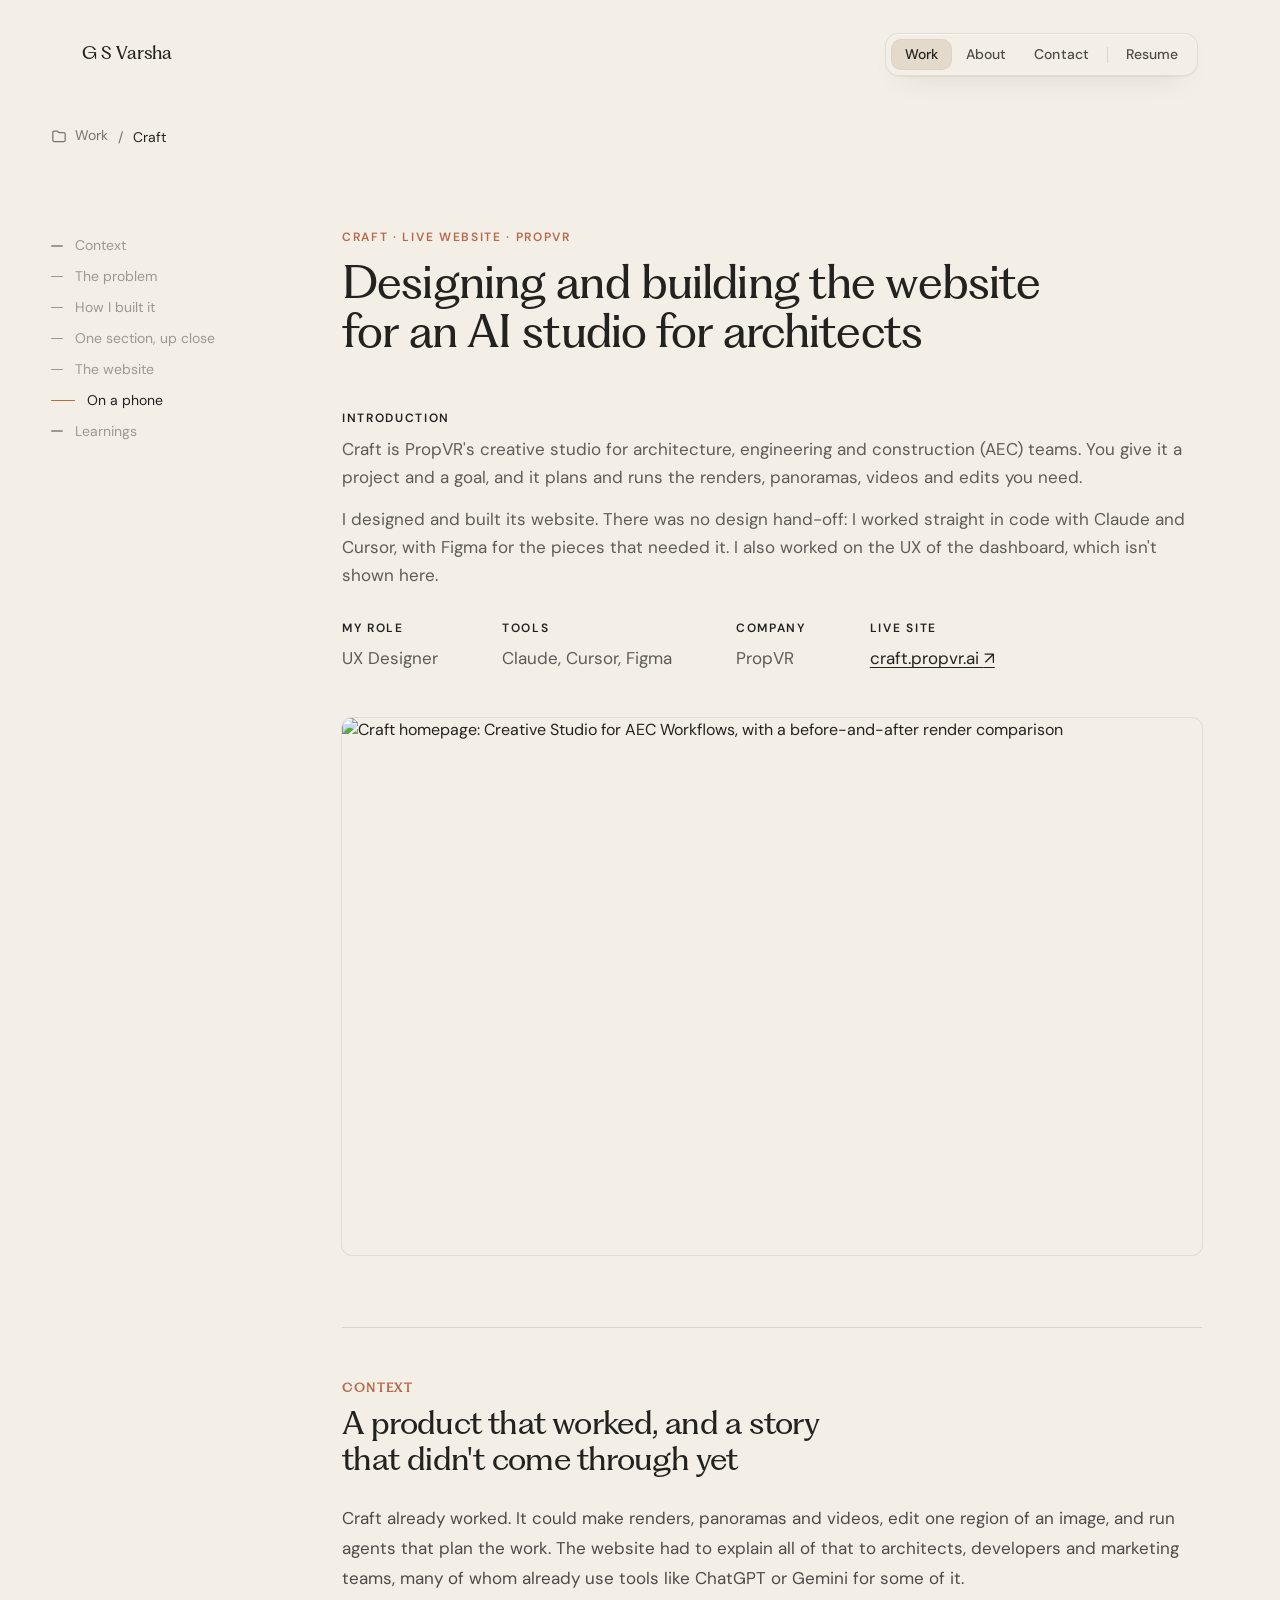
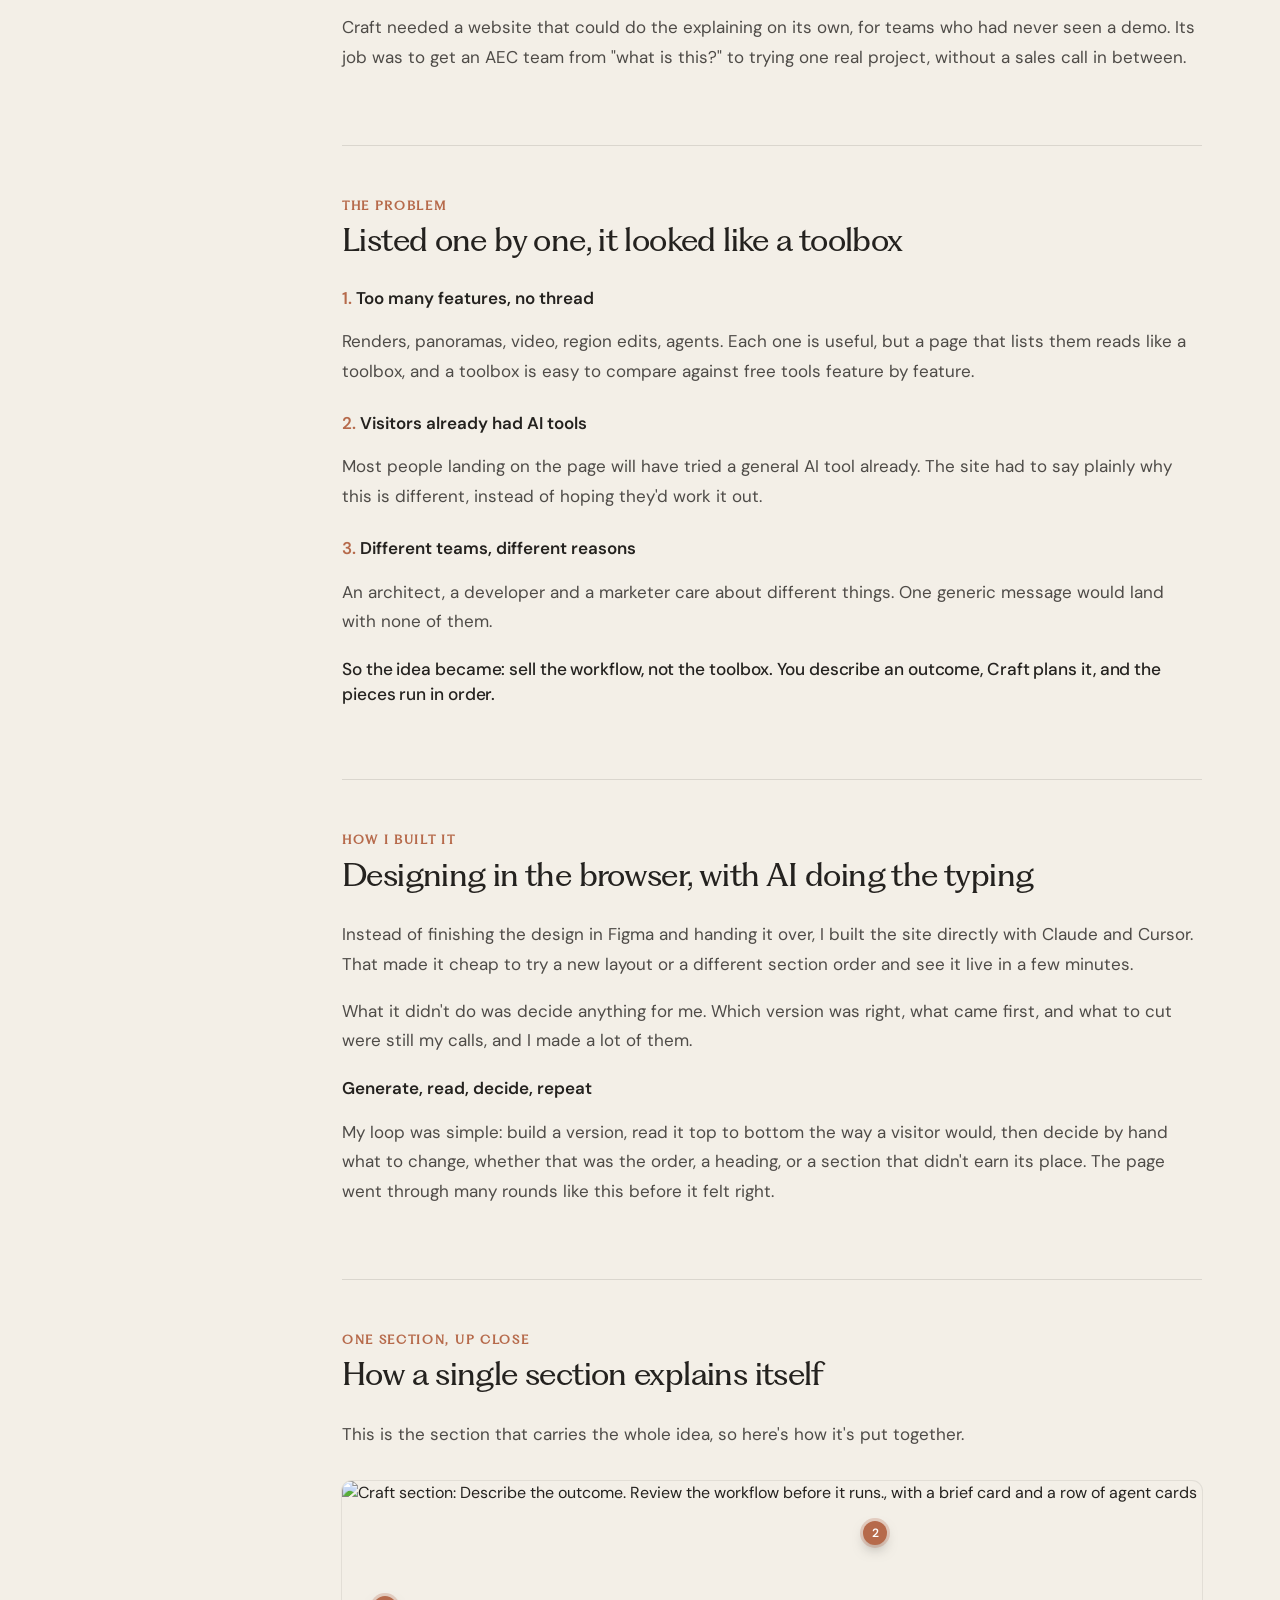
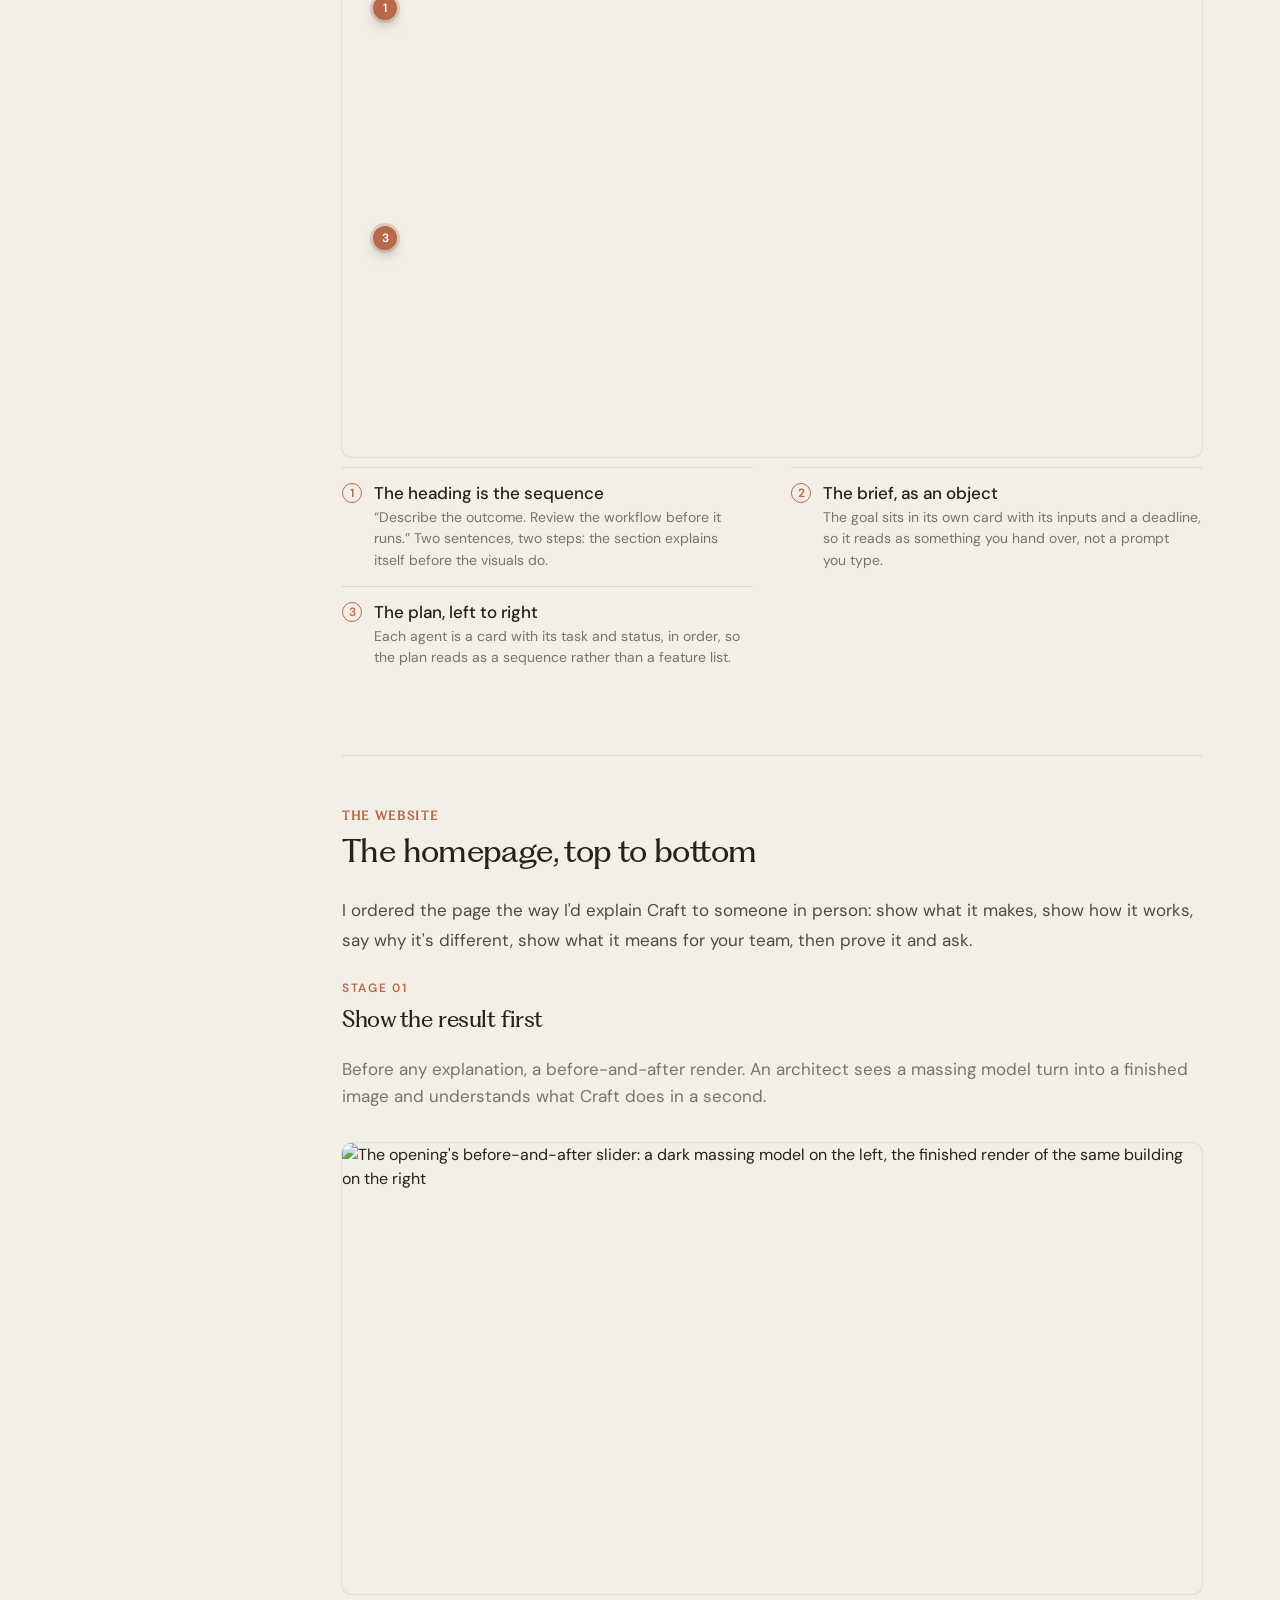
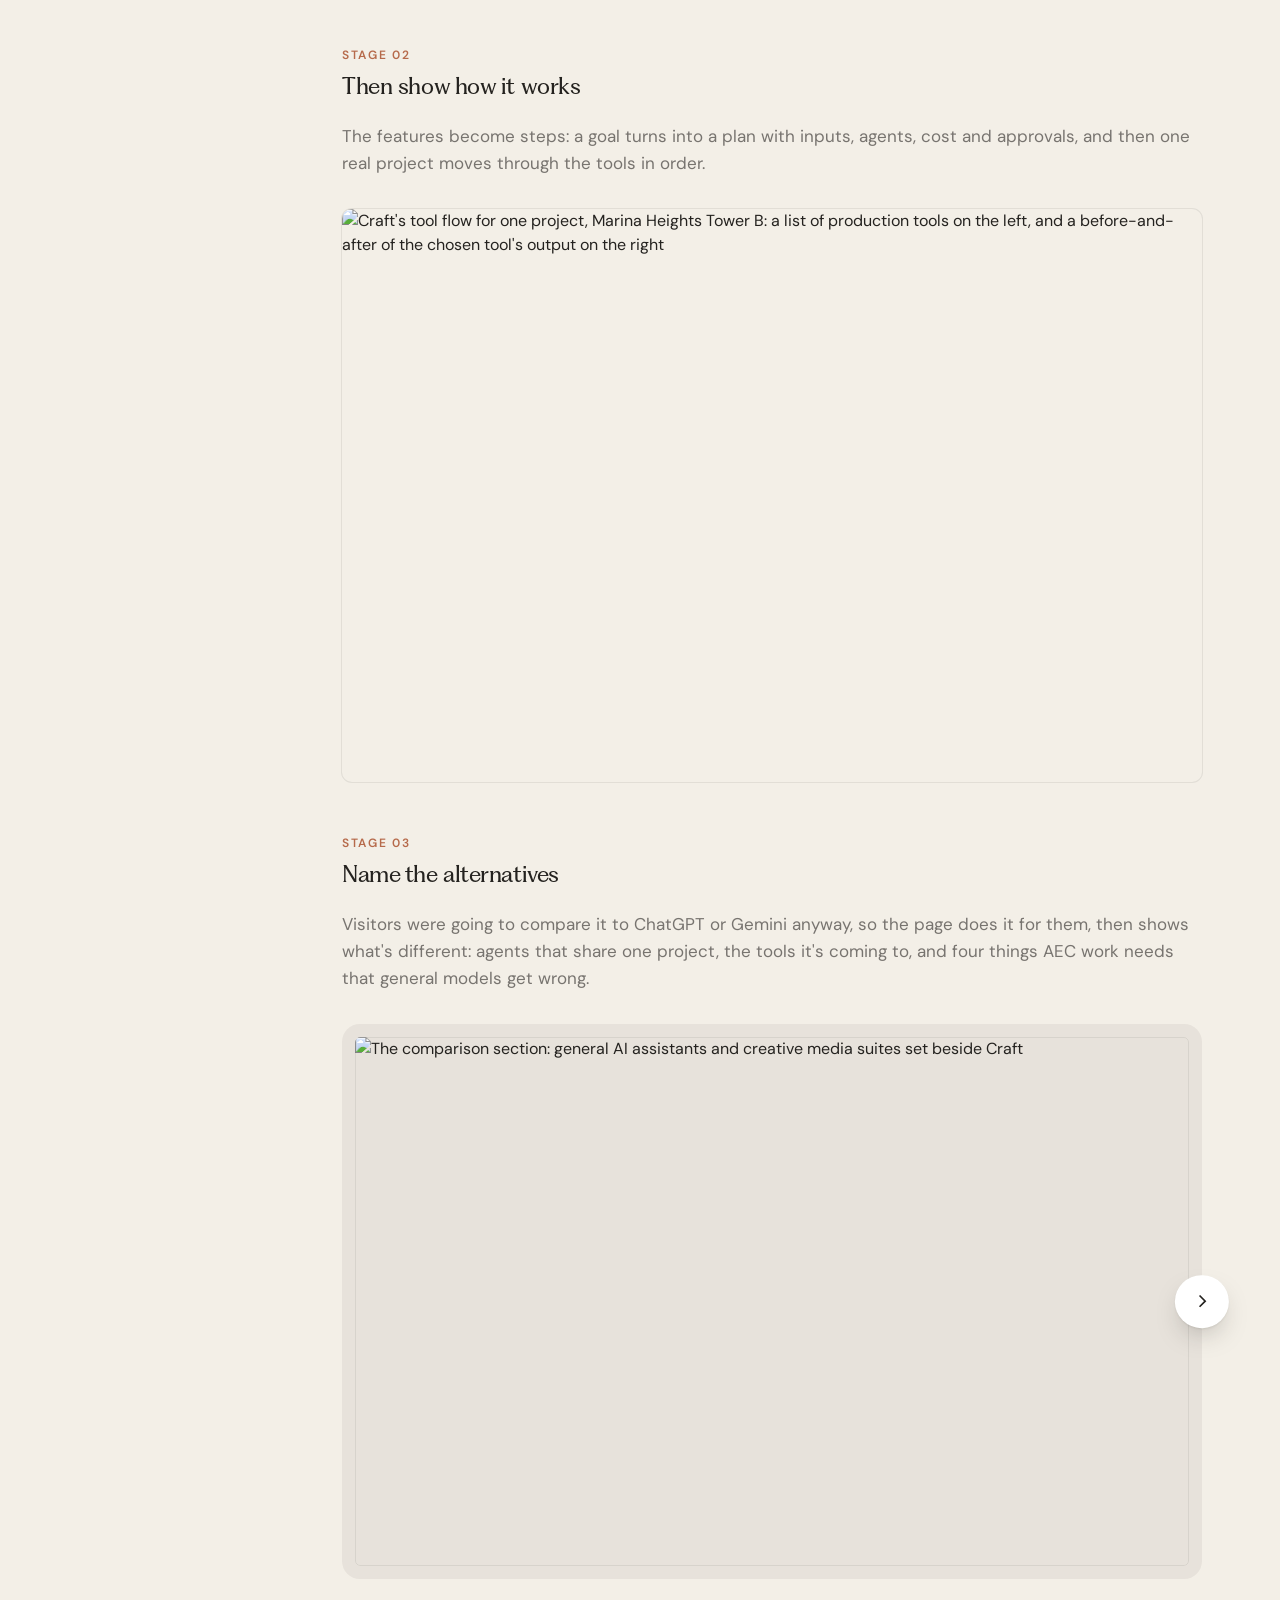
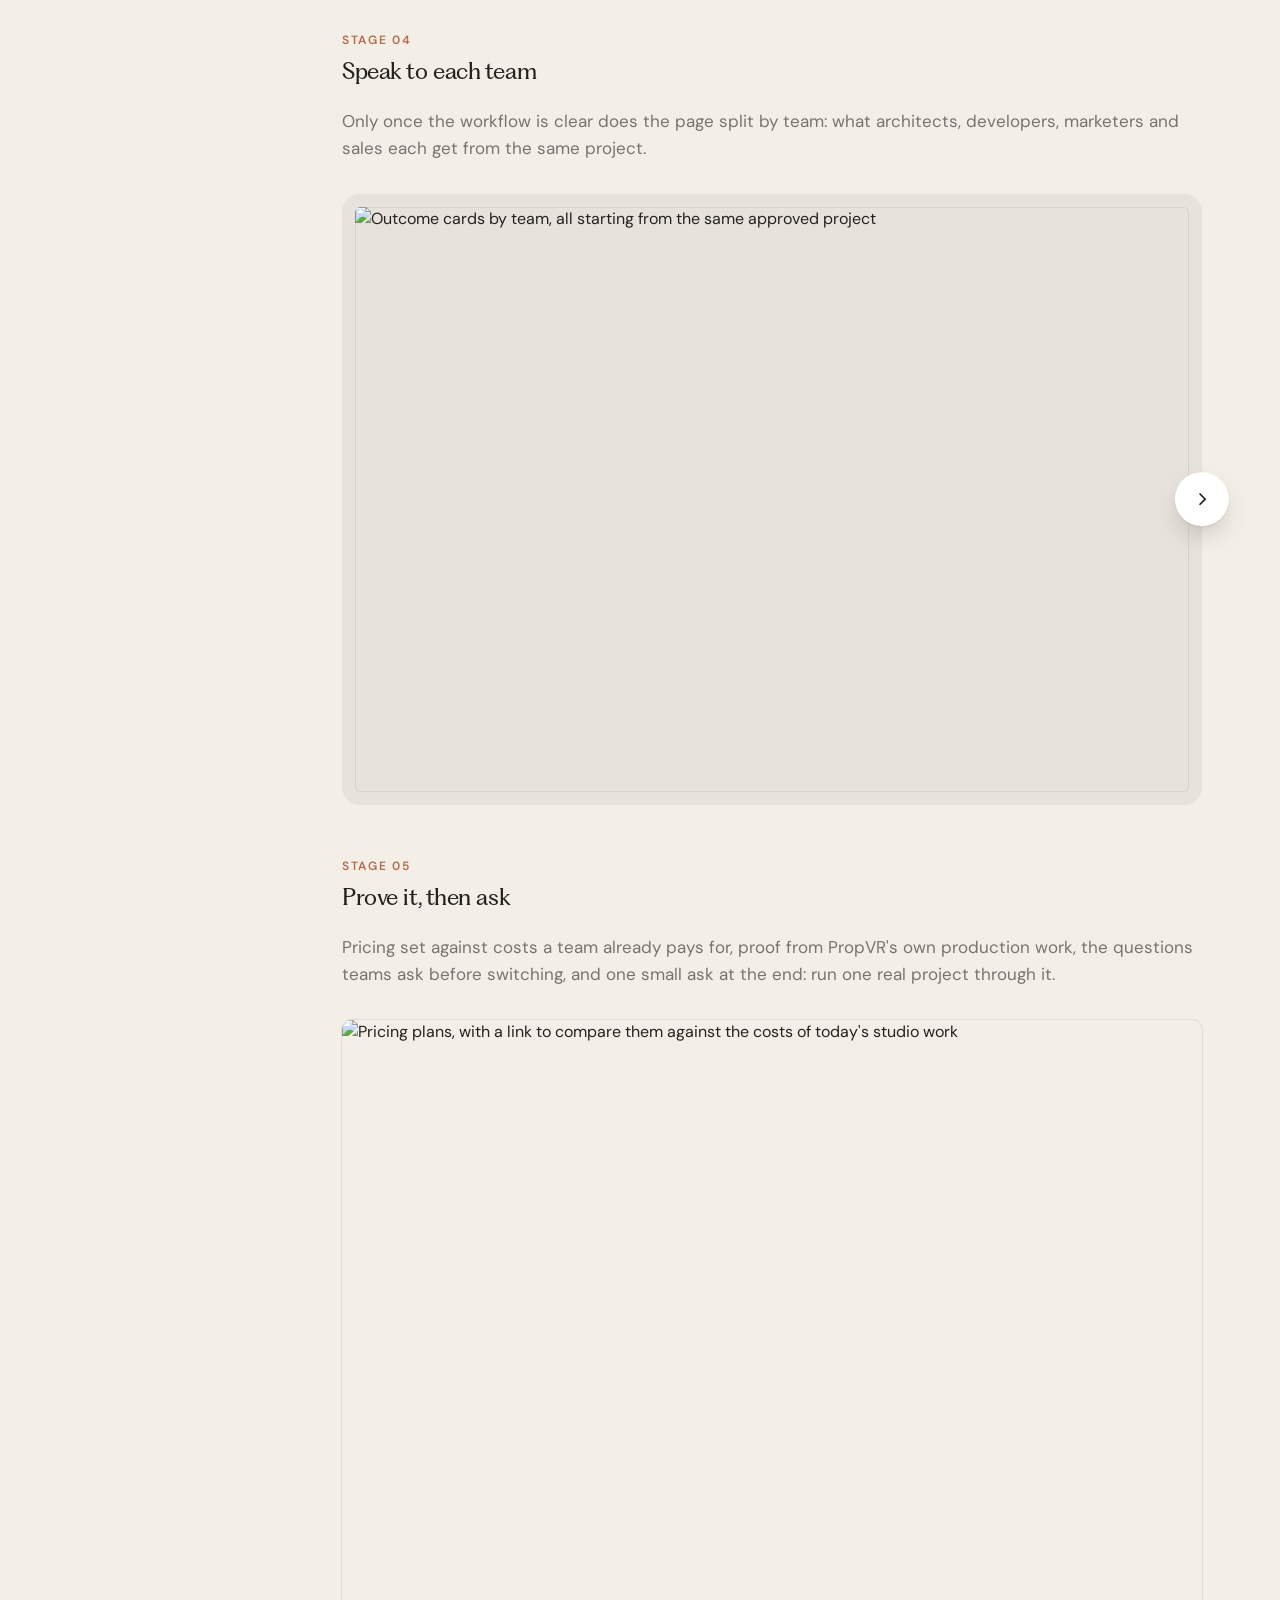
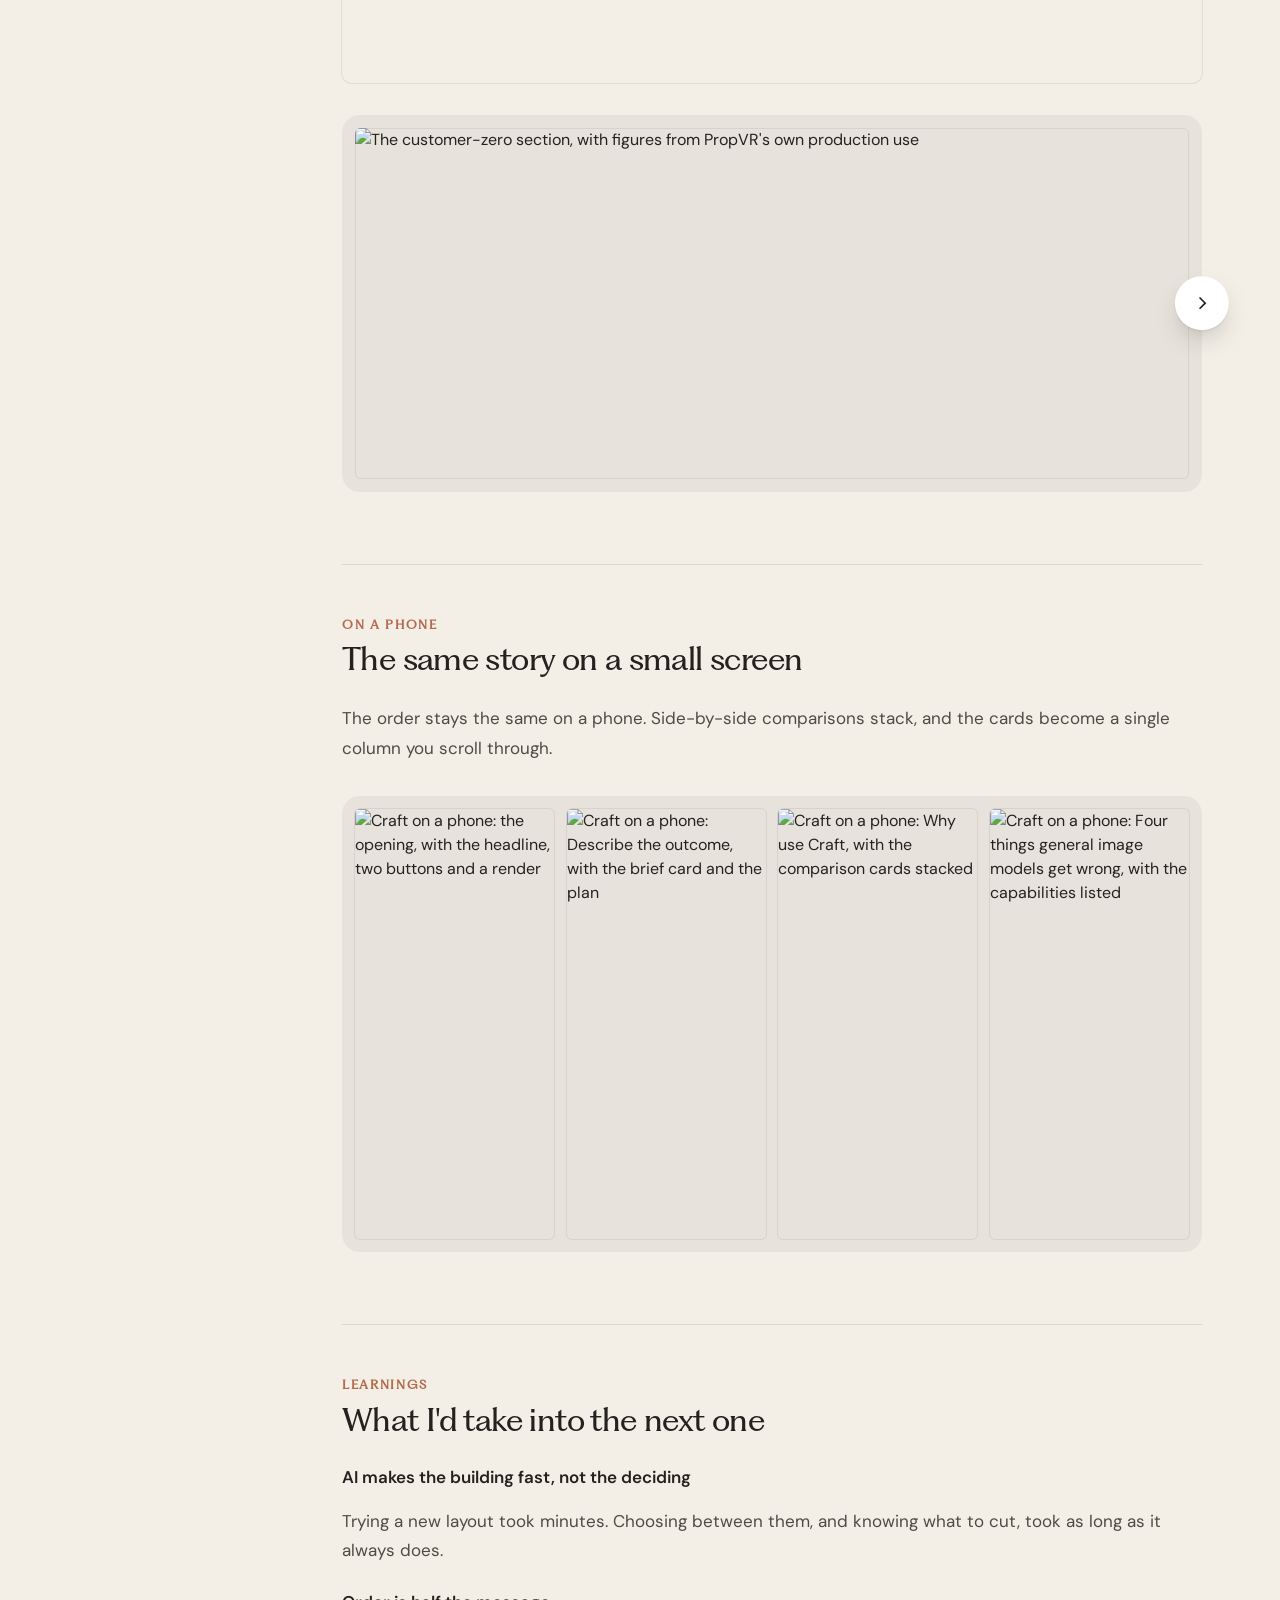
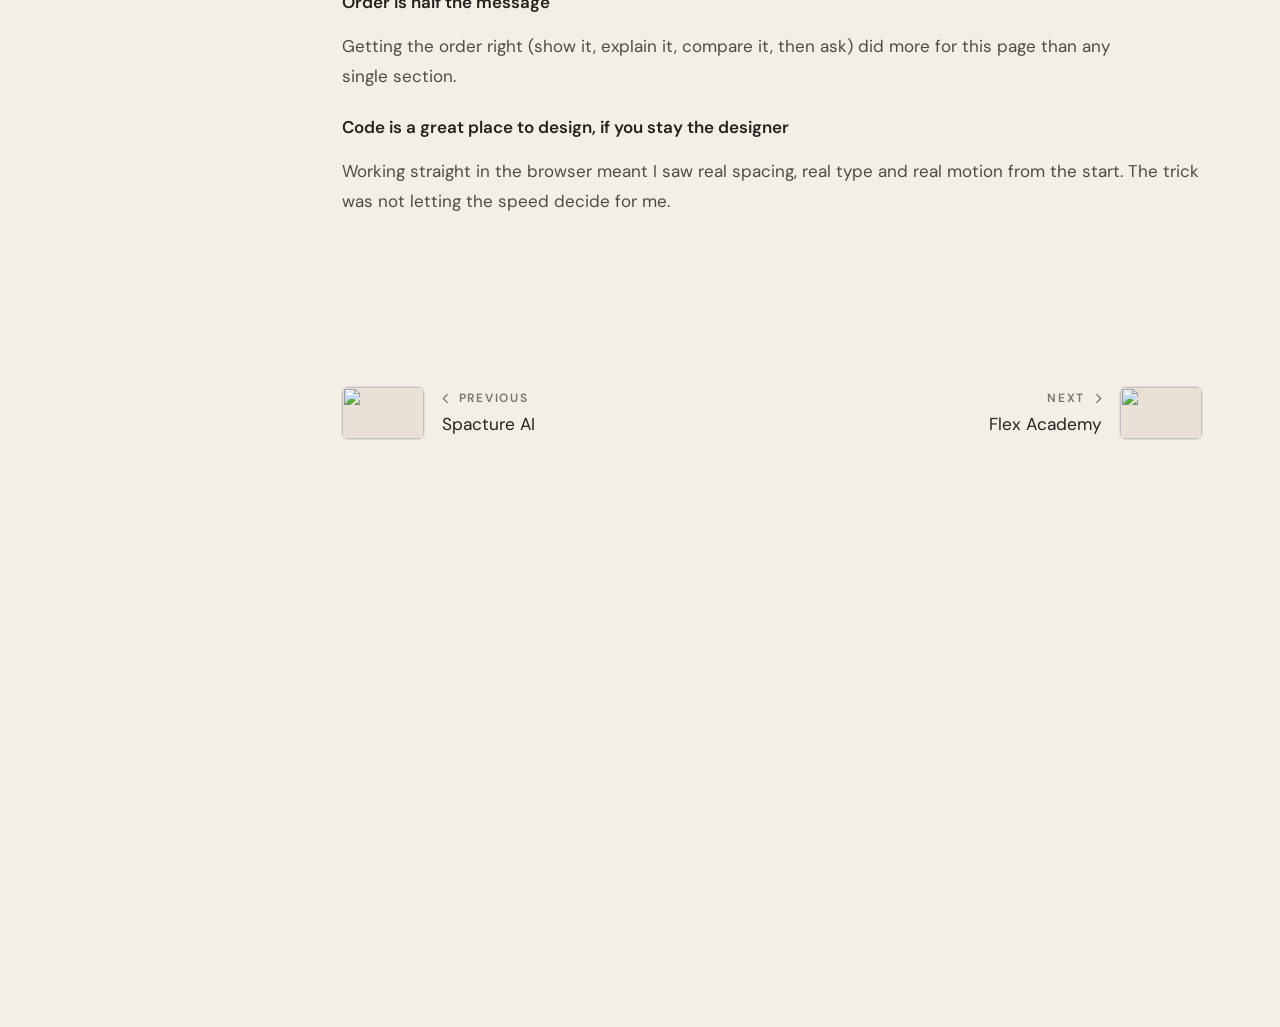
==== work/craft.html @ 9c3079d3 "Add files via upload" ====
<!doctype html>
<html lang="en">
<head>
  <meta charset="utf-8">
  <meta name="viewport" content="width=device-width, initial-scale=1, viewport-fit=cover">
  <title>Craft — G S Varsha</title>
  <meta name="description" content="Craft: Giving a working idea a more considered web experience.">
  <meta name="theme-color" content="#F3EFE7">
  <link rel="icon" href="data:image/svg+xml,%3Csvg xmlns='http://www.w3.org/2000/svg' viewBox='0 0 16 16'%3E%3Crect width='16' height='16' rx='3' fill='%23F3EFE7'/%3E%3Ccircle cx='8' cy='8' r='3.2' fill='%23B66A4B'/%3E%3C/svg%3E">
  <link rel="preload" href="../fonts/PPFragment-GlareRegular.otf" as="font" type="font/otf" crossorigin>
  <link rel="preconnect" href="https://fonts.googleapis.com">
  <link rel="preconnect" href="https://fonts.gstatic.com" crossorigin>
  <link rel="stylesheet" href="https://fonts.googleapis.com/css2?family=DM+Sans:opsz,wght@9..40,400;9..40,500;9..40,600&amp;display=swap">
  <link rel="stylesheet" href="../css/base.css">
  <link rel="stylesheet" href="../css/projects.css">
  <link rel="stylesheet" href="../css/case.css">
  <link rel="stylesheet" href="../css/outro.css">
  <link rel="stylesheet" href="../css/rally.css">
  <link rel="stylesheet" href="../css/cursor.css">
  <script defer blocking="render" src="../js/nav.js"></script>
  <script defer src="../js/case.js"></script>
  <script defer src="../js/outro.js"></script>
  <script defer src="../js/rally-core.js"></script>
  <script defer src="../js/rally.js"></script>
  <script defer src="../js/footer.bundle.js"></script>
  <script defer src="../js/cursor.js"></script>
  <script type="speculationrules">{"prefetch":[{"where":{"selector_matches":"a[href*='work/'], a[href*='index.html']"},"eagerness":"moderate"}]}</script>
  <link rel="preload" as="image" href="../assets/work/craft/sections/00-cover.webp">
</head>
<!-- Generated by tools/make-cases.py: edit the project there, not here.
     Placeholders for assets still to come are marked "ADD:". -->
<body class="case" id="top">
  <a class="skip" href="#main">Skip to content</a>

  <div class="dock__blur" aria-hidden="true" data-dock-blur><i></i><i></i><i></i><i></i><i></i><i></i></div>
  <header class="dock" data-dock>
    <a class="dock__name" href="../index.html">G S Varsha</a>
    <div class="dock__end">
      <div class="dock__pill">
        <a class="dock__cta" href="../assets/G-S-Varsha-Resume.pdf" target="_blank" rel="noopener" data-resume>Resume</a>
        <span class="dock__sep" aria-hidden="true"></span>
        <button class="dock__burger" type="button" aria-expanded="false" aria-controls="dock-menu" data-burger>
          <span class="dock__burger-word" aria-hidden="true"><span>Menu</span><span>Close</span></span>
          <span class="dock__bars" aria-hidden="true"><i></i><i></i></span>
          <span class="visually-hidden">Menu</span>
        </button>
      </div>
    </div>
    <nav class="dock__nav" id="dock-menu" aria-label="Primary">
      <span class="dock__slab" aria-hidden="true" data-slab></span>
      <ul class="dock__list">
        <li><a class="dock__link" href="../index.html#work" aria-current="true">Work</a></li>
        <li><a class="dock__link" href="../index.html#about">About</a></li>
        <li><a class="dock__link" href="#contact">Contact</a></li>
        <li class="dock__rule" aria-hidden="true"></li>
        <li><a class="dock__link dock__link--resume" href="../assets/G-S-Varsha-Resume.pdf" target="_blank" rel="noopener" data-resume>Resume</a></li>
      </ul>
      <p class="dock__extra">
        <a href="mailto:gsvarsha11@gmail.com">Email</a>
        <a href="https://www.linkedin.com/in/gsvarsha/" target="_blank" rel="noopener">LinkedIn</a>
      </p>
    </nav>
  </header>

  <main id="main">
    <article class="wrap cs-article">
      <nav class="crumbs" aria-label="Breadcrumb">
        <ol><li><a href="../index.html#work"><svg viewBox="0 0 16 16" fill="none" stroke="currentColor" stroke-width="1.25" stroke-linejoin="round" aria-hidden="true"><path d="M1.8 4.2c0-.7.5-1.2 1.2-1.2h3.3l1.5 1.7H13c.7 0 1.2.5 1.2 1.2v6.4c0 .7-.5 1.2-1.2 1.2H3c-.7 0-1.2-.5-1.2-1.2z"/></svg>Work</a></li><li aria-current="page">Craft</li></ol>
      </nav>
      <div class="cs-body">
      <nav class="toc" aria-label="Craft case study contents" data-toc>
        <p class="tag toc__title">Contents</p>
        <ol><li><a href="#context">Context</a></li><li><a href="#problem">The problem</a></li><li><a href="#process">How I built it</a></li><li><a href="#reading">One section, up close</a></li><li><a href="#website">The website</a></li><li><a href="#phone">On a phone</a></li><li><a href="#learnings">Learnings</a></li></ol>
      </nav>
      <div class="cs-story">
      <header class="cs-head" data-reveal>
        <p class="tag cs-head__eyebrow">Craft <span aria-hidden="true">·</span> Live website · PropVR</p>
        <h1>Designing and building the website for an AI studio for architects</h1>
        <!-- Intro and facts: set them in this project's "intro" and "facts" in
             tools/make-cases.py; a value of None shows "To add".
             Prototype or Figma link: set "figma" there. -->
        <dl class="cs-intro"><div class="cs-intro__wide"><dt class="tag">Introduction</dt><dd><p>Craft is PropVR&#x27;s creative studio for architecture, engineering and construction (AEC) teams. You give it a project and a goal, and it plans and runs the renders, panoramas, videos and edits you need.</p><p>I designed and built its website. There was no design hand-off: I worked straight in code with Claude and Cursor, with Figma for the pieces that needed it. I also worked on the UX of the dashboard, which isn&#x27;t shown here.</p></dd></div><div><dt class="tag">My role</dt><dd>UX Designer</dd></div><div><dt class="tag">Tools</dt><dd>Claude, Cursor, Figma</dd></div><div><dt class="tag">Company</dt><dd>PropVR</dd></div><div><dt class="tag">Live site</dt><dd><a href="https://craft.propvr.ai/" target="_blank" rel="noopener">craft.propvr.ai <span aria-hidden="true">↗</span><span class="visually-hidden"> (opens in a new tab)</span></a></dd></div></dl>
        
      </header>
      <figure class="plate cs-cover" data-reveal>
          <div class="plate__mat"><img class="plate__img" src="../assets/work/craft/sections/00-cover.webp" alt="Craft homepage: Creative Studio for AEC Workflows, with a before-and-after render comparison" width="2880" height="1800" fetchpriority="high" decoding="async"></div>

        </figure>

      <section class="cs-sec" id="context" aria-labelledby="context-h">
        <h2 class="sec-head" id="context-h" data-reveal><span class="tag sec-head__label">Context</span> <span class="sec-head__title">A product that worked, and a story that didn&#x27;t come through yet</span></h2>
        <div class="prose" data-reveal><p>Craft already worked. It could make renders, panoramas and videos, edit one region of an image, and run agents that plan the work. The website had to explain all of that to architects, developers and marketing teams, many of whom already use tools like ChatGPT or Gemini for some of it.</p></div>
        <div class="prose" data-reveal><p>Craft needed a website that could do the explaining on its own, for teams who had never seen a demo. Its job was to get an AEC team from &quot;what is this?&quot; to trying one real project, without a sales call in between.</p></div>
      </section>
      <section class="cs-sec" id="problem" aria-labelledby="problem-h">
        <h2 class="sec-head" id="problem-h" data-reveal><span class="tag sec-head__label">The problem</span> <span class="sec-head__title">Listed one by one, it looked like a toolbox</span></h2>
        <div class="point" data-reveal><h3><span class="point__n">1.</span> Too many features, no thread</h3><p>Renders, panoramas, video, region edits, agents. Each one is useful, but a page that lists them reads like a toolbox, and a toolbox is easy to compare against free tools feature by feature.</p></div>
        <div class="point" data-reveal><h3><span class="point__n">2.</span> Visitors already had AI tools</h3><p>Most people landing on the page will have tried a general AI tool already. The site had to say plainly why this is different, instead of hoping they&#x27;d work it out.</p></div>
        <div class="point" data-reveal><h3><span class="point__n">3.</span> Different teams, different reasons</h3><p>An architect, a developer and a marketer care about different things. One generic message would land with none of them.</p></div>
        <p class="pull" data-reveal>So the idea became: sell the workflow, not the toolbox. You describe an outcome, Craft plans it, and the pieces run in order.</p>
      </section>
      <section class="cs-sec" id="process" aria-labelledby="process-h">
        <h2 class="sec-head" id="process-h" data-reveal><span class="tag sec-head__label">How I built it</span> <span class="sec-head__title">Designing in the browser, with AI doing the typing</span></h2>
        <div class="prose" data-reveal><p>Instead of finishing the design in Figma and handing it over, I built the site directly with Claude and Cursor. That made it cheap to try a new layout or a different section order and see it live in a few minutes.</p><p>What it didn&#x27;t do was decide anything for me. Which version was right, what came first, and what to cut were still my calls, and I made a lot of them.</p></div>
        <div class="point" data-reveal><h3>Generate, read, decide, repeat</h3><p>My loop was simple: build a version, read it top to bottom the way a visitor would, then decide by hand what to change, whether that was the order, a heading, or a section that didn&#x27;t earn its place. The page went through many rounds like this before it felt right.</p></div>
      </section>
      <section class="cs-sec" id="reading" aria-labelledby="reading-h">
        <h2 class="sec-head" id="reading-h" data-reveal><span class="tag sec-head__label">One section, up close</span> <span class="sec-head__title">How a single section explains itself</span></h2>
        <div class="prose" data-reveal><p>This is the section that carries the whole idea, so here&#x27;s how it&#x27;s put together.</p></div>
        <figure class="plate annot" data-reveal>
          <div class="plate__mat"><div class="annot__pic"><img class="plate__img" src="../assets/work/craft/sections/02-intent.webp" alt="Craft section: Describe the outcome. Review the workflow before it runs., with a brief card and a row of agent cards" width="2880" height="1926" loading="lazy" decoding="async"><span class="annot__pin" style="--x:5%;--y:22%" aria-hidden="true">1</span><span class="annot__pin" style="--x:62%;--y:9%" aria-hidden="true">2</span><span class="annot__pin" style="--x:5%;--y:62%" aria-hidden="true">3</span></div></div>
          <figcaption><ol><li><div><b>The heading is the sequence</b><p>“Describe the outcome. Review the workflow before it runs.” Two sentences, two steps: the section explains itself before the visuals do.</p></div></li><li><div><b>The brief, as an object</b><p>The goal sits in its own card with its inputs and a deadline, so it reads as something you hand over, not a prompt you type.</p></div></li><li><div><b>The plan, left to right</b><p>Each agent is a card with its task and status, in order, so the plan reads as a sequence rather than a feature list.</p></div></li></ol></figcaption>
        </figure>
      </section>
      <section class="cs-sec" id="website" aria-labelledby="website-h">
        <h2 class="sec-head" id="website-h" data-reveal><span class="tag sec-head__label">The website</span> <span class="sec-head__title">The homepage, top to bottom</span></h2>
        <div class="prose" data-reveal><p>I ordered the page the way I&#x27;d explain Craft to someone in person: show what it makes, show how it works, say why it&#x27;s different, show what it means for your team, then prove it and ask.</p></div>
        <div class="split" style="--n:1" data-reveal><div><span class="tag">Stage 01</span><h3>Show the result first</h3><p>Before any explanation, a before-and-after render. An architect sees a massing model turn into a finished image and understands what Craft does in a second.</p></div></div>
        <figure class="plate" data-reveal>
          <div class="plate__mat"><img class="plate__img" src="../assets/work/craft/sections/01-before-after.webp" alt="The opening&#x27;s before-and-after slider: a dark massing model on the left, the finished render of the same building on the right" width="2880" height="1512" loading="lazy" decoding="async"></div>
          
        </figure>
        <div class="split" style="--n:1" data-reveal><div><span class="tag">Stage 02</span><h3>Then show how it works</h3><p>The features become steps: a goal turns into a plan with inputs, agents, cost and approvals, and then one real project moves through the tools in order.</p></div></div>
        <figure class="plate" data-reveal>
          <div class="plate__mat"><img class="plate__img" src="../assets/work/craft/sections/03-tower-b.webp" alt="Craft&#x27;s tool flow for one project, Marina Heights Tower B: a list of production tools on the left, and a before-and-after of the chosen tool&#x27;s output on the right" width="2880" height="1918" loading="lazy" decoding="async"></div>
          
        </figure>
        <div class="split" style="--n:1" data-reveal><div><span class="tag">Stage 03</span><h3>Name the alternatives</h3><p>Visitors were going to compare it to ChatGPT or Gemini anyway, so the page does it for them, then shows what&#x27;s different: agents that share one project, the tools it&#x27;s coming to, and four things AEC work needs that general models get wrong.</p></div></div>
        <figure class="car" style="--ratio:2880 / 1826" aria-roledescription="carousel" aria-label="Why Craft" data-car data-reveal>
          <div class="car__frame">
            <div class="car__track" tabindex="0" data-car-track><div class="car__slide" role="group" aria-roledescription="slide" aria-label="1 of 6" data-cap="Why use Craft instead of ChatGPT, Gemini or Higgsfield?"><img class="car__img" src="../assets/work/craft/sections/04-why.webp" alt="The comparison section: general AI assistants and creative media suites set beside Craft" width="2880" height="1826" loading="lazy" decoding="async"></div><div class="car__slide" role="group" aria-roledescription="slide" aria-label="2 of 6" data-cap="Four agents today. One set of project facts."><img class="car__img" src="../assets/work/craft/sections/05-agents.webp" alt="The agent team section: Ada, the lead agent, coordinating Scout, Bolt, Lex and Forge on one brief" width="2880" height="1826" loading="lazy" decoding="async"></div><div class="car__slide" role="group" aria-roledescription="slide" aria-label="3 of 6" data-cap="Craft is coming to the tools your team already works in."><img class="car__img" src="../assets/work/craft/sections/06-integrations.webp" alt="Plugin cards for AutoCAD, Revit, 3ds Max, Unreal Engine, SketchUp and Maya" width="2880" height="1826" loading="lazy" decoding="async"></div><div class="car__slide" role="group" aria-roledescription="slide" aria-label="4 of 6" data-cap="Four things general image models get wrong."><img class="car__img" src="../assets/work/craft/sections/07-media-a.webp" alt="Four capabilities listed, above panoramic enhancement and generated detail examples" width="2880" height="1824" loading="lazy" decoding="async"></div><div class="car__slide" role="group" aria-roledescription="slide" aria-label="5 of 6" data-cap="Animate the frame, or change one thing and hold everything else."><img class="car__img" src="../assets/work/craft/sections/08-media-b.webp" alt="Motion and region-locked editing examples: a pool render and a bedroom" width="2880" height="1826" loading="lazy" decoding="async"></div><div class="car__slide" role="group" aria-roledescription="slide" aria-label="6 of 6" data-cap="When the tool is missing, Craft will create it. A roadmap feature."><img class="car__img" src="../assets/work/craft/sections/09-forge.webp" alt="The Forge roadmap section" width="2880" height="1826" loading="lazy" decoding="async"></div></div>
            <button class="car__btn car__btn--prev" type="button" aria-label="Previous screen" data-car-prev disabled><svg viewBox="0 0 8 12" aria-hidden="true"><path d="M6.5 1 1.5 6l5 5" fill="none" stroke="currentColor" stroke-width="1.5"/></svg></button><button class="car__btn car__btn--next" type="button" aria-label="Next screen" data-car-next><svg viewBox="0 0 8 12" aria-hidden="true"><path d="M1.5 1l5 5-5 5" fill="none" stroke="currentColor" stroke-width="1.5"/></svg></button>
          </div>

        </figure>
        <div class="split" style="--n:1" data-reveal><div><span class="tag">Stage 04</span><h3>Speak to each team</h3><p>Only once the workflow is clear does the page split by team: what architects, developers, marketers and sales each get from the same project.</p></div></div>
        <figure class="car" style="--ratio:2880 / 2020" aria-roledescription="carousel" aria-label="Outcomes by team" data-car data-reveal>
          <div class="car__frame">
            <div class="car__track" tabindex="0" data-car-track><div class="car__slide" role="group" aria-roledescription="slide" aria-label="1 of 2" data-cap="Five teams. Nobody re-briefs the project."><img class="car__img" src="../assets/work/craft/sections/10-teams.webp" alt="Outcome cards by team, all starting from the same approved project" width="2880" height="2020" loading="lazy" decoding="async"></div><div class="car__slide" role="group" aria-roledescription="slide" aria-label="2 of 2" data-cap="One project system. A different advantage for every team. Panels for architects, developers, marketers and sales."><img class="car__img" src="../assets/work/craft/sections/11-stakeholders.webp" alt="Expanding panels by team" width="2880" height="2020" loading="lazy" decoding="async"></div></div>
            <button class="car__btn car__btn--prev" type="button" aria-label="Previous screen" data-car-prev disabled><svg viewBox="0 0 8 12" aria-hidden="true"><path d="M6.5 1 1.5 6l5 5" fill="none" stroke="currentColor" stroke-width="1.5"/></svg></button><button class="car__btn car__btn--next" type="button" aria-label="Next screen" data-car-next><svg viewBox="0 0 8 12" aria-hidden="true"><path d="M1.5 1l5 5-5 5" fill="none" stroke="currentColor" stroke-width="1.5"/></svg></button>
          </div>

        </figure>
        <div class="split" style="--n:1" data-reveal><div><span class="tag">Stage 05</span><h3>Prove it, then ask</h3><p>Pricing set against costs a team already pays for, proof from PropVR&#x27;s own production work, the questions teams ask before switching, and one small ask at the end: run one real project through it.</p></div></div>
        <figure class="plate" data-reveal>
          <div class="plate__mat"><img class="plate__img" src="../assets/work/craft/sections/12-pricing.webp" alt="Pricing plans, with a link to compare them against the costs of today&#x27;s studio work" width="2880" height="2220" loading="lazy" decoding="async"></div>
          
        </figure>
        <figure class="car" style="--ratio:2880 / 1212" aria-roledescription="carousel" aria-label="Customer zero" data-car data-reveal>
          <div class="car__frame">
            <div class="car__track" tabindex="0" data-car-track><div class="car__slide" role="group" aria-roledescription="slide" aria-label="1 of 3" data-cap="Built inside a real AEC production pipeline."><img class="car__img" src="../assets/work/craft/sections/13-pipeline.webp" alt="The customer-zero section, with figures from PropVR&#x27;s own production use" width="2880" height="1212" loading="lazy" decoding="async"></div><div class="car__slide" role="group" aria-roledescription="slide" aria-label="2 of 3" data-cap="Questions AEC teams ask before switching."><img class="car__img" src="../assets/work/craft/sections/14-faq.webp" alt="Six questions in a list, from what Craft is to whether project files train shared AI models" width="2880" height="1212" loading="lazy" decoding="async"></div><div class="car__slide" role="group" aria-roledescription="slide" aria-label="3 of 3" data-cap="Run one real project through the system."><img class="car__img" src="../assets/work/craft/sections/15-close.webp" alt="The closing call to action above the footer" width="2880" height="1212" loading="lazy" decoding="async"></div></div>
            <button class="car__btn car__btn--prev" type="button" aria-label="Previous screen" data-car-prev disabled><svg viewBox="0 0 8 12" aria-hidden="true"><path d="M6.5 1 1.5 6l5 5" fill="none" stroke="currentColor" stroke-width="1.5"/></svg></button><button class="car__btn car__btn--next" type="button" aria-label="Next screen" data-car-next><svg viewBox="0 0 8 12" aria-hidden="true"><path d="M1.5 1l5 5-5 5" fill="none" stroke="currentColor" stroke-width="1.5"/></svg></button>
          </div>

        </figure>
      </section>
      <section class="cs-sec" id="phone" aria-labelledby="phone-h">
        <h2 class="sec-head" id="phone-h" data-reveal><span class="tag sec-head__label">On a phone</span> <span class="sec-head__title">The same story on a small screen</span></h2>
        <div class="prose" data-reveal><p>The order stays the same on a phone. Side-by-side comparisons stack, and the cards become a single column you scroll through.</p></div>
        <figure class="plate" data-reveal>
          <div class="plate__mat phones" style="--n:4"><img class="plate__img" src="../assets/work/craft/sections/phone-hero.webp" alt="Craft on a phone: the opening, with the headline, two buttons and a render" width="1170" height="2532" loading="lazy" decoding="async"><img class="plate__img" src="../assets/work/craft/sections/phone-run.webp" alt="Craft on a phone: Describe the outcome, with the brief card and the plan" width="1170" height="2532" loading="lazy" decoding="async"><img class="plate__img" src="../assets/work/craft/sections/phone-why.webp" alt="Craft on a phone: Why use Craft, with the comparison cards stacked" width="1170" height="2532" loading="lazy" decoding="async"><img class="plate__img" src="../assets/work/craft/sections/phone-proof.webp" alt="Craft on a phone: Four things general image models get wrong, with the capabilities listed" width="1170" height="2532" loading="lazy" decoding="async"></div>
          
        </figure>
      </section>
      <section class="cs-sec" id="learnings" aria-labelledby="learnings-h">
        <h2 class="sec-head" id="learnings-h" data-reveal><span class="tag sec-head__label">Learnings</span> <span class="sec-head__title">What I&#x27;d take into the next one</span></h2>
        <div class="point" data-reveal><h3>AI makes the building fast, not the deciding</h3><p>Trying a new layout took minutes. Choosing between them, and knowing what to cut, took as long as it always does.</p></div>
        <div class="point" data-reveal><h3>Order is half the message</h3><p>Getting the order right (show it, explain it, compare it, then ask) did more for this page than any single section.</p></div>
        <div class="point" data-reveal><h3>Code is a great place to design, if you stay the designer</h3><p>Working straight in the browser meant I saw real spacing, real type and real motion from the start. The trick was not letting the speed decide for me.</p></div>
      </section>
      <nav class="cs-pager" aria-label="More projects" data-reveal>
        <a class="cs-pager__link cs-pager__link--prev" href="spacture-ai.html" rel="prev"><span class="cs-pager__pic"><img class="" src="../assets/projects/spacture-thumb.jpg" alt="" width="1536" height="1024" loading="lazy" decoding="async"></span><span class="cs-pager__text"><span class="tag cs-pager__label"><svg viewBox="0 0 8 12" aria-hidden="true"><path d="M6.5 1 1.5 6l5 5" fill="none" stroke="currentColor" stroke-width="1.5"/></svg> Previous</span><span class="cs-pager__name">Spacture AI</span></span></a>
        <a class="cs-pager__link cs-pager__link--next" href="flex-academy.html" rel="next"><span class="cs-pager__text"><span class="tag cs-pager__label">Next <svg viewBox="0 0 8 12" aria-hidden="true"><path d="M1.5 1l5 5-5 5" fill="none" stroke="currentColor" stroke-width="1.5"/></svg></span><span class="cs-pager__name">Flex Academy</span></span><span class="cs-pager__pic"><img class="" src="../assets/projects/flex-thumb.jpg" alt="" width="1536" height="1024" loading="lazy" decoding="async"></span></a>
      </nav>
      </div>
      </div>
    </article>
  </main>

    <footer class="foot" id="contact" data-foot>
      <div class="fpanel" data-drop>
        <canvas class="fpanel__paper" aria-hidden="true" data-foot-paper></canvas>
        <!-- The quote is the footer's headline. -->
        <figure class="fquote">
          <blockquote>
            <p><span>“The details are not the details.</span> <span>They make the design.”</span></p>
          </blockquote>
          <figcaption>— Charles Eames</figcaption>
        </figure>

        <!-- You, meditating (js/footer.js). Hover, focus or tap: your eyes
             open and a small note appears, with a way back to your story. -->
        <div class="foot__me" data-me-spot>
          <canvas aria-hidden="true" data-me></canvas>
          <button class="foot__me-hit" type="button" aria-expanded="false" aria-controls="me-note" data-me-hit>
            <span class="visually-hidden">Say hello to G S Varsha's character, meditating</span>
          </button>
          <div class="foot__say" id="me-note" data-me-note>
            <p>You found me in my peaceful era.</p>
            <a href="../index.html#about">Explore my story again?</a>
          </div>
        </div>

        <!-- Connect: LinkedIn · Email (hover shows the address; click opens a
             new email to it) · Resume. Addresses: LINKS in js/outro.js -->
        <div class="fconnect">
          <h3>Connect</h3>
          <div class="fchips">
            <a class="fchip" data-link="linkedin" aria-label="LinkedIn">
              <svg viewBox="0 0 24 24" width="20" height="20" aria-hidden="true" focusable="false"><path fill="currentColor" d="M4.98 3.5a2.48 2.48 0 1 1 0 4.96 2.48 2.48 0 0 1 0-4.96ZM3 9.75h3.96V21H3V9.75Zm6.38 0h3.8v1.54h.05c.53-1 1.82-2.06 3.75-2.06 4 0 4.75 2.64 4.75 6.07V21h-3.96v-5.03c0-1.2-.02-2.74-1.67-2.74-1.67 0-1.93 1.3-1.93 2.65V21H9.38V9.75Z"/></svg>
            </a>
            <a class="fchip fchip--wide" data-link="email">
              <span class="fchip__a">Email me</span>
              <span class="fchip__b" aria-hidden="true" data-email-text></span>
            </a>
            <a class="fchip" data-link="resume" aria-label="Resume">
              <svg viewBox="0 0 24 24" width="20" height="20" aria-hidden="true" focusable="false"><path fill="none" stroke="currentColor" stroke-width="1.6" stroke-linejoin="round" d="M6 3h8l4 4v14H6z"/><path fill="none" stroke="currentColor" stroke-width="1.6" stroke-linecap="round" d="M14 3v4h4M9 12h6M9 15.5h6"/></svg>
            </a>
          </div>
        </div>

        <!-- the little racket: hover and it swings; click and the game opens -->
        <button class="sig" type="button" aria-haspopup="dialog" data-open-rally>
          <span class="sig__label">Fancy a rally?<span class="visually-hidden"> (opens a game of badminton)</span></span>
          <svg class="sig__art" aria-hidden="true" viewBox="0 0 30 24" width="76" height="61" shape-rendering="crispEdges">
            <g class="sig__racket">
              <path fill="#24221F" d="M5 2h6v1H5zM3 3h2v1H3zM11 3h2v1h-2zM2 4h1v2H2zM13 4h1v2h-1zM1 6h1v4H1zM14 6h1v4h-1zM2 10h1v2H2zM13 10h1v2h-1zM3 12h2v1H3zM11 12h2v1h-2zM5 13h6v1H5z"/>
              <path fill="rgba(36,34,31,0.35)" d="M4 5h1v7H4zM6 3h1v10H6zM8 3h1v10H8zM10 3h1v10h-1zM12 5h1v7h-1zM3 6h10v1H3zM2 8h12v1H2zM3 10h10v1H3z"/>
              <path fill="#24221F" d="M7 14h2v2H7zM7 16h2v3H7z"/>
              <path fill="#B66A4B" d="M6.5 19h3v5h-3z"/>
            </g>
            <g class="sig__shuttle">
              <path fill="#FFFFFF" stroke="#24221F" stroke-width="0.35" paint-order="stroke" d="M22 4h1v1h-1zM21 5h3v1h-3zM20 6h5v1h-5zM20 7h5v1h-5z"/>
              <path fill="#D8C8B4" d="M21 8h3v1h-3z"/>
              <path fill="#B66A4B" d="M21 9h3v2h-3z"/>
            </g>
          </svg>
        </button>
        <p class="fpanel__copy">© 2026 G S Varsha · Portfolio</p>
      </div>

    </footer>
    <!-- The badminton game, opened from the racket in the footer
         (js/rally.js, the rules in js/rally-core.js). -->
    <dialog class="rally" aria-labelledby="rally-title" data-rally>
      <div class="rally__card">
        <header class="rally__head">
          <h2 class="rally__title" id="rally-title">One quick rally?</h2>
          <button class="rally__close" type="button" aria-label="Close the game" data-close>Close <span aria-hidden="true">×</span></button>
        </header>

        <div class="rally__game" tabindex="-1" aria-describedby="rally-help" data-game>
          <p class="rally__score" aria-label="Score">
            <span class="rally__side">You <b data-score-you>0</b></span>
            <span class="rally__to">to 21 · singles</span>
            <span class="rally__side rally__side--gs"><b data-score-gs>0</b> GS</span>
          </p>

          <div class="rally__holder">
            <div class="rally__stage" data-stage>
              <canvas class="rally__court" aria-hidden="true" data-court></canvas>
              <p class="rally__msg" role="status" aria-live="polite" data-msg></p>
              <button class="rally__paused" type="button" hidden data-paused>Paused · click to carry on</button>
            </div>
            <div class="rally__panel" data-panel>
              <p class="rally__panel-title" data-panel-title>You on the left, me on the right.</p>
              <button class="rally__start" type="button" data-start>Play badminton</button>
            </div>
          </div>

          <p class="rally__turn">Turn your phone sideways for a bigger court.</p>
          <div class="rally__touch">
            <button type="button" class="rally__hit" data-touch="swing">Hit</button>
          </div>

          <p class="rally__keys" id="rally-help">
            <span><kbd>Space</kbd> hit (and serve). You move on your own: just time it.</span>
            <span><kbd>Esc</kbd> close</span>
          </p>
        </div>
      </div>
    </dialog>
</body>
</html>
---- css/base.css ----
/* Tokens, type, reset, navigation, and the section after the hero. */

@font-face {
  font-family: "PP Fragment Glare";
  /* the installed copy first: the file can't load from a file:// page */
  src: local("PP Fragment Glare Regular"), local("PPFragment-GlareRegular"),
       url("../fonts/PPFragment-GlareRegular.otf") format("opentype");
  font-weight: 400;
  font-style: normal;
  font-display: block; /* local file; the name should never flash in a fallback */
}

:root {
  --paper: #F3EFE7;
  --ink: #24221F;
  --terra: #B66A4B;
  --sand: #D8C8B4;
  --white: #FFFFFF;
  --ink-soft: rgba(36, 34, 31, 0.72);
  --hair: rgba(36, 34, 31, 0.12);

  --display: "PP Fragment Glare", "Times New Roman", serif;
  --text: "DM Sans", system-ui, -apple-system, "Segoe UI", sans-serif;

  --gutter: clamp(20px, 4vw, 64px);
  --inset: clamp(8px, 1vw, 14px);
  --ease-out: cubic-bezier(0.22, 1, 0.36, 1);

  /* the type system: every text size on the site is one of these.
     Display is for the big moments only: the name and the story's lines. */
  --t-display: clamp(46px, 7vw, 128px);
  --t-h1: clamp(34px, 4.2vw, 60px);
  --t-h2: clamp(28px, 2.6vw, 40px);
  --t-h3: clamp(20px, 1.7vw, 24px);
  --t-lead: clamp(17px, 1.35vw, 20px);
  --t-body: 16px;
  --t-small: 14px;
  --t-label: 12px;
}

*, *::before, *::after { box-sizing: border-box; }
html { -webkit-text-size-adjust: 100%; text-size-adjust: 100%; background: var(--paper); }
/* no blue box on tap (phones): everything here shows its own pressed state */
html { -webkit-tap-highlight-color: transparent; }
body {
  position: relative;
  margin: 0;
  color: var(--ink);
  font-family: var(--text);
  font-size: var(--t-body);
  line-height: 1.5;
  -webkit-font-smoothing: antialiased;
  -moz-osx-font-smoothing: grayscale;
  text-rendering: optimizeLegibility;
}
h1, h2, p, ul { margin: 0; }
/* the tags: a section's own class can set a tag's size from the same scale */
h1, h2, h3 { font-family: var(--display); font-weight: 400; letter-spacing: -0.02em; }
h1 { font-size: var(--t-h1); line-height: 1.05; }
h2 { font-size: var(--t-h2); line-height: 1.1; }
h3 { font-size: var(--t-h3); line-height: 1.2; }
button { font-size: var(--t-small); }
small { font-size: inherit; }
ul { padding: 0; list-style: none; }
a { color: inherit; }
::selection { background: rgba(182, 106, 75, 0.22); }

.skip {
  position: fixed;
  left: 12px;
  top: 12px;
  z-index: 50;
  padding: 10px 14px;
  border-radius: 10px;
  background: var(--ink);
  color: var(--paper);
  font-size: var(--t-small);
  text-decoration: none;
  transform: translateY(-160%);
  transition: transform 0.3s var(--ease-out);
}
.skip:focus { transform: none; }

/* ---------- floating navigation ---------- */

/* the navigation waits out the greeting, then fades in after the name */
.greet .dock { opacity: 0; visibility: hidden; }
.dock {
  transition: opacity 0.8s ease 0.9s, visibility 0s linear 0.9s;
  /* always on top: name on the left, links on the right, on one line; the
     edges line up with the content of the projects panel */
  --edge: calc(var(--inset) + (100vw - 2 * var(--inset)) * 0.055);
  position: fixed;
  top: 0;
  left: 0;
  right: 0;
  z-index: 20;
  display: flex;
  align-items: center;
  justify-content: space-between;
  gap: 12px;
  padding: calc(max(var(--inset), env(safe-area-inset-top)) + clamp(14px, 1.6vw, 22px)) var(--edge) 0;
  pointer-events: none;
}
.dock > * { pointer-events: auto; }
/* a soft blur behind it from the projects on: stacked backdrop blurs, each
   masked to a shorter band from the top, so it's strongest at the very top
   and melts away below the bar with no edge, under a whisper of paper. All
   the fades are eased (not straight ramps), so nothing reads as a line.
   It's its own layer just under the header, not inside it: the header has a
   view-transition-name, and that walls off what a blur inside it can see.
   Each layer fades on its own: fading their parent would do the same. */
.dock__blur {
  position: fixed;
  z-index: 19;
  top: 0;
  left: 0;
  right: 0;
  height: calc(var(--dock-h, 84px) + 48px);
  pointer-events: none;
}
.dock__blur i,
.dock__blur::after {
  position: absolute;
  inset: 0;
  opacity: 0;
  transition: opacity 0.45s var(--ease-out);
}
.dock__blur::after {
  content: "";
  /* eased, so its end never shows as an edge, even over a dark picture */
  background: linear-gradient(to bottom, rgba(243, 239, 231, 0.500) 0%, rgba(243, 239, 231, 0.397) 10%, rgba(243, 239, 231, 0.306) 20%, rgba(243, 239, 231, 0.228) 30%, rgba(243, 239, 231, 0.163) 40%, rgba(243, 239, 231, 0.109) 50%, rgba(243, 239, 231, 0.067) 60%, rgba(243, 239, 231, 0.035) 70%, rgba(243, 239, 231, 0.014) 80%, rgba(243, 239, 231, 0.003) 90%, rgba(243, 239, 231, 0.000) 100%);
}
/* js/nav.js sets data-on from the projects on (never over the hero) */
.dock__blur[data-on] i,
.dock__blur[data-on]::after { opacity: 1; }
.dock__blur i:nth-child(1) { -webkit-backdrop-filter: blur(1px); backdrop-filter: blur(1px); --m: linear-gradient(to bottom, #000 0%, #000 35%, rgba(0, 0, 0, 0.93) 45.8%, rgba(0, 0, 0, 0.74) 56.7%, rgba(0, 0, 0, 0.50) 67.5%, rgba(0, 0, 0, 0.26) 78.3%, rgba(0, 0, 0, 0.07) 89.2%, transparent 100%); }
.dock__blur i:nth-child(2) { -webkit-backdrop-filter: blur(2px); backdrop-filter: blur(2px); --m: linear-gradient(to bottom, #000 0%, #000 31.5%, rgba(0, 0, 0, 0.93) 41.2%, rgba(0, 0, 0, 0.74) 51.0%, rgba(0, 0, 0, 0.50) 60.8%, rgba(0, 0, 0, 0.26) 70.5%, rgba(0, 0, 0, 0.07) 80.2%, transparent 90%); }
.dock__blur i:nth-child(3) { -webkit-backdrop-filter: blur(4px); backdrop-filter: blur(4px); --m: linear-gradient(to bottom, #000 0%, #000 27.3%, rgba(0, 0, 0, 0.93) 35.8%, rgba(0, 0, 0, 0.74) 44.2%, rgba(0, 0, 0, 0.50) 52.7%, rgba(0, 0, 0, 0.26) 61.1%, rgba(0, 0, 0, 0.07) 69.6%, transparent 78%); }
.dock__blur i:nth-child(4) { -webkit-backdrop-filter: blur(8px); backdrop-filter: blur(8px); --m: linear-gradient(to bottom, #000 0%, #000 22.4%, rgba(0, 0, 0, 0.93) 29.3%, rgba(0, 0, 0, 0.74) 36.3%, rgba(0, 0, 0, 0.50) 43.2%, rgba(0, 0, 0, 0.26) 50.1%, rgba(0, 0, 0, 0.07) 57.1%, transparent 64%); }
.dock__blur i:nth-child(5) { -webkit-backdrop-filter: blur(16px); backdrop-filter: blur(16px); --m: linear-gradient(to bottom, #000 0%, #000 17.5%, rgba(0, 0, 0, 0.93) 22.9%, rgba(0, 0, 0, 0.74) 28.3%, rgba(0, 0, 0, 0.50) 33.8%, rgba(0, 0, 0, 0.26) 39.2%, rgba(0, 0, 0, 0.07) 44.6%, transparent 50%); }
.dock__blur i:nth-child(6) { -webkit-backdrop-filter: blur(32px); backdrop-filter: blur(32px); --m: linear-gradient(to bottom, #000 0%, #000 12.6%, rgba(0, 0, 0, 0.93) 16.5%, rgba(0, 0, 0, 0.74) 20.4%, rgba(0, 0, 0, 0.50) 24.3%, rgba(0, 0, 0, 0.26) 28.2%, rgba(0, 0, 0, 0.07) 32.1%, transparent 36%); }
.dock__blur i { -webkit-mask-image: var(--m); mask-image: var(--m); }
.dock__name {
  font-family: var(--display);
  font-size: var(--t-lead);
  line-height: 1;
  letter-spacing: -0.01em;
  color: var(--ink);
  text-decoration: none;
  white-space: nowrap;
}
.dock__name:focus-visible { outline: 2px solid var(--terra); outline-offset: 4px; border-radius: 4px; }
/* after a tap or click, no ring in the header (js/nav.js); the keyboard keeps them */
[data-input="pointer"] .dock :focus-visible { outline: none; }
.dock__nav {
  position: relative;
  padding: 5px;
  border-radius: 14px;
  /* a sheet of warm paper, slightly translucent: it should not read as glass */
  background: rgba(243, 239, 231, 0.7);
  border: 1px solid rgba(36, 34, 31, 0.09);
  box-shadow:
    inset 0 1px 0 rgba(255, 255, 255, 0.55),
    0 1px 2px rgba(60, 40, 28, 0.06),
    0 12px 28px -18px rgba(60, 40, 28, 0.35);
  -webkit-backdrop-filter: blur(14px) saturate(1.05);
  backdrop-filter: blur(14px) saturate(1.05);
}
.dock__list {
  position: relative;
  display: flex;
  align-items: center;
}
.dock__link {
  position: relative;
  display: inline-flex;
  align-items: center;
  gap: 5px;
  padding: 8px 14px 9px;
  border-radius: 10px;
  color: var(--ink);
  font-size: var(--t-small);
  font-weight: 500;
  line-height: 1;
  letter-spacing: 0.005em;
  white-space: nowrap;
  text-decoration: none;
  opacity: 0.8;
  transition: opacity 0.25s ease;
}
.dock__link:hover,
.dock__link:focus-visible,
.dock__link[aria-current="true"] { opacity: 1; }
/* hover is a line under the word; only where you are gets the slab */
@media (hover: hover) and (min-width: 761px) {
  .dock__link::before {
    content: "";
    position: absolute;
    left: 14px;
    right: 14px;
    bottom: 3px;
    height: 1.5px;
    border-radius: 1px;
    background: var(--terra);
    transform: scaleX(0);
    transform-origin: left;
    transition: transform 0.3s var(--ease-out);
  }
  .dock__link:hover::before { transform: scaleX(1); }
  .dock__link[aria-current="true"]::before,
  .dock__link[aria-disabled="true"]::before { content: none; }
}
.dock__link:focus-visible {
  outline: 1.5px solid var(--terra);
  outline-offset: 1px;
}
.dock__link[aria-disabled="true"] { cursor: default; }
.dock__soon { color: var(--ink-soft); font-weight: 400; }

.dock__rule {
  width: 1px;
  height: 16px;
  margin: 0 4px;
  background: var(--hair);
}

/* the slab: where you are */
.dock__slab {
  position: absolute;
  top: 5px;
  left: 0;
  height: calc(100% - 10px);
  width: var(--slab-w, 0px);
  border-radius: 10px;
  background: rgba(216, 200, 180, 0.55);
  box-shadow: inset 0 0 0 1px rgba(182, 106, 75, 0.08);
  opacity: 0;
  transform: translateX(var(--slab-x, 0px));
  transition: transform 0.45s var(--ease-out), width 0.45s var(--ease-out), opacity 0.3s ease;
  pointer-events: none;
}
.dock__nav[data-slab-on] .dock__slab { opacity: 1; }

/* ---------- phones: Resume and Menu in one paper pill; the links open in
   a card below, set large in the display face ---------- */

.dock__end,
.dock__extra { display: none; }
@media (max-width: 760px) {
  .dock__name { font-size: var(--t-lead); }
  .dock__end { display: block; }
  /* above the dimmed page while the menu is open */
  .dock__name, .dock__end { position: relative; z-index: 2; }
  .dock__nav { z-index: 1; }
  .dock__pill {
    display: flex;
    align-items: center;
    padding: 4px;
    border-radius: 14px;
    background: rgba(243, 239, 231, 0.72);
    border: 1px solid rgba(36, 34, 31, 0.09);
    box-shadow: inset 0 1px 0 rgba(255, 255, 255, 0.55), 0 1px 2px rgba(60, 40, 28, 0.06), 0 12px 28px -18px rgba(60, 40, 28, 0.35);
    -webkit-backdrop-filter: blur(14px) saturate(1.05);
    backdrop-filter: blur(14px) saturate(1.05);
  }
  .dock__cta,
  .dock__burger {
    -webkit-tap-highlight-color: transparent;
    display: inline-flex;
    align-items: center;
    height: 36px;
    padding: 0 12px;
    border: 0;
    border-radius: 10px;
    background: none;
    color: var(--ink);
    font: inherit;
    font-size: var(--t-small);
    font-weight: 500;
    text-decoration: none;
    cursor: pointer;
    transition: background 0.25s ease;
  }
  .dock__cta[aria-disabled="true"] { cursor: default; }
  .dock__cta .dock__soon { display: none; }
  .dock__sep { width: 1px; height: 16px; background: var(--hair); }
  .dock__burger { gap: 9px; padding-right: 11px; }
  .dock[data-open] .dock__burger { background: rgba(216, 200, 180, 0.55); }
  /* the word turns from Menu to Close */
  .dock__burger-word { display: grid; height: 1.2em; overflow: hidden; line-height: 1.2; }
  .dock__burger-word span { grid-area: 1 / 1; transition: translate 0.4s var(--ease-out), opacity 0.3s ease; }
  .dock__burger-word span + span { translate: 0 110%; opacity: 0; }
  .dock[data-open] .dock__burger-word span:first-child { translate: 0 -110%; opacity: 0; }
  .dock[data-open] .dock__burger-word span + span { translate: 0 0; opacity: 1; }
  /* two strokes, the lower one shorter and terracotta; they cross into an x */
  .dock__bars { position: relative; width: 16px; height: 9px; }
  .dock__bars i {
    position: absolute;
    right: 0;
    height: 1.6px;
    border-radius: 2px;
    background: var(--ink);
    transition: top 0.35s var(--ease-out), rotate 0.35s var(--ease-out), width 0.35s var(--ease-out), background 0.3s ease;
  }
  .dock__bars i:first-child { top: 0; width: 16px; }
  .dock__bars i:last-child { top: calc(100% - 1.6px); width: 10px; background: var(--terra); }
  .dock[data-open] .dock__bars i { top: calc(50% - 0.8px); width: 14px; }
  .dock[data-open] .dock__bars i:first-child { rotate: 45deg; }
  .dock[data-open] .dock__bars i:last-child { rotate: -45deg; background: var(--ink); }
  .dock__cta:focus-visible,
  .dock__burger:focus-visible { outline: 2px solid var(--terra); outline-offset: 2px; }

  /* the menu: a small paper card that opens from the pill, right under it,
     in the pill's own language: the words in the display face, a sand chip
     under the one you press, a terracotta dot by the page you're on */
  .dock__nav {
    position: absolute;
    top: calc(100% + 8px);
    left: auto;
    right: var(--edge);
    width: 220px;
    padding: 6px;
    border-radius: 16px;
    background: rgba(243, 239, 231, 0.96);
    border: 1px solid rgba(36, 34, 31, 0.09);
    box-shadow:
      inset 0 1px 0 rgba(255, 255, 255, 0.6),
      0 18px 40px -22px rgba(60, 40, 28, 0.45),
      0 0 0 100vmax rgba(36, 34, 31, 0);
    -webkit-backdrop-filter: blur(14px);
    backdrop-filter: blur(14px);
    opacity: 0;
    visibility: hidden;
    transform-origin: top right;
    scale: 0.96;
    translate: 0 -6px;
    transition: opacity 0.2s ease, scale 0.35s var(--ease-out), translate 0.35s var(--ease-out), box-shadow 0.35s ease, visibility 0s linear 0.35s;
  }
  .dock[data-open] .dock__nav {
    opacity: 1;
    visibility: visible;
    scale: 1;
    translate: 0 0;
    box-shadow:
      inset 0 1px 0 rgba(255, 255, 255, 0.6),
      0 18px 40px -22px rgba(60, 40, 28, 0.45),
      0 0 0 100vmax rgba(36, 34, 31, 0.12);
    transition: opacity 0.18s ease, scale 0.4s var(--ease-out), translate 0.4s var(--ease-out), box-shadow 0.35s ease, visibility 0s;
  }
  .dock__list { flex-direction: column; align-items: stretch; gap: 2px; }
  .dock__link {
    -webkit-tap-highlight-color: transparent;
    display: flex;
    align-items: center;
    justify-content: space-between;
    padding: 10px 12px;
    border-radius: 10px;
    font-family: var(--display);
    font-size: 22px;
    font-weight: 400;
    line-height: 1.1;
    letter-spacing: -0.01em;
    color: var(--ink);
    transition: background 0.2s ease;
  }
  .dock__link:active { background: rgba(216, 200, 180, 0.45); }
  .dock__link[aria-current="true"]::after {
    content: "";
    width: 6px;
    height: 6px;
    border-radius: 50%;
    background: var(--terra);
  }
  .dock__link:focus-visible { outline: 2px solid var(--terra); outline-offset: -2px; }
  .dock__slab,
  .dock__rule,
  .dock__list li:has(.dock__link--resume) { display: none; }
  /* how to reach you, small, at the foot of the card */
  .dock__extra {
    display: flex;
    gap: 16px;
    margin: 4px 0 0;
    padding: 8px 12px 6px;
    font-size: 13px;
  }
  .dock__extra a { color: var(--ink-soft); text-decoration: none; }
  .dock__extra a:active { color: var(--terra); }
  /* open, Close already sits on its sand chip: no ring around it as well */
  .dock[data-open] .dock__burger:focus-visible { outline: none; }
}
@media (prefers-reduced-motion: reduce) {
  .dock__nav, .dock__bars i, .dock__link, .dock__extra, .dock__burger-word span { transition: none !important; }
}

/* paper grain under everything outside the hero card, so there is no seam */
body::before {
  content: "";
  position: fixed;
  inset: 0;
  z-index: -1;
  opacity: 0.045;
  pointer-events: none;
  background-image: url("data:image/svg+xml,%3Csvg xmlns='http://www.w3.org/2000/svg' width='160' height='160'%3E%3Cfilter id='n'%3E%3CfeTurbulence type='fractalNoise' baseFrequency='0.9' numOctaves='2' stitchTiles='stitch'/%3E%3CfeColorMatrix values='0 0 0 0 0.14 0 0 0 0 0.13 0 0 0 0 0.12 0 0 0 1 0'/%3E%3C/filter%3E%3Crect width='100%25' height='100%25' filter='url(%23n)'/%3E%3C/svg%3E");
}

/* ---------- moving between pages and sections ----------
   One page dissolves into the next (a case study opening, Work going back)
   and a nav jump dissolves the same way (softJump, js/nav.js), with the new
   view settling up a few pixels. The header isn't part of it: it stays put. */
@media (prefers-reduced-motion: no-preference) {
  @view-transition { navigation: auto; }
  .dock { view-transition-name: dock; }
  ::view-transition-group(dock) { z-index: 2; animation: none; }
  ::view-transition-old(dock) { display: none; }
  ::view-transition-new(dock) { animation: none; }
  ::view-transition-old(root) { animation: view-out 0.26s ease both; }
  ::view-transition-new(root) { animation: view-in 0.52s var(--ease-out) both; }
}
@keyframes view-out { to { opacity: 0; } }
@keyframes view-in { from { opacity: 0; translate: 0 10px; } }
---- css/projects.css ----
/* Projects: a gallery that travels through a curved field of focus
   (js/projects.js).
   .work-live (set by the script on roomy screens): the section is tall and
   its stage sticks inside it; scrolling moves the row sideways. The script
   places every card from its distance to the middle (u) through these
   variables on each card:
     --x --y   where its centre sits (px, from the stage's top left); y
               follows a gentle curve, lower towards the sides
     --s       scale        --rz   tilt along the curve (deg)
     --blur    px           --o    opacity        --f  focus, 0..1
     --z       stacking
   and marks the one in focus with [data-current].
   Otherwise (phones, reduced motion, no script): a row you swipe through. */

.work {
  --edge: calc(var(--inset) + (100vw - 2 * var(--inset)) * 0.055);
  position: relative;
}

.work__top {
  display: flex;
  align-items: baseline;
  gap: 18px;
  padding: 0 var(--edge);
}
.work__heading {
  font-family: var(--display);
  font-weight: 400;
  font-size: var(--t-h2);
  line-height: 1;
  letter-spacing: -0.02em;
}
.work__count {
  font-size: var(--t-small);
  color: var(--ink-soft);
  font-variant-numeric: tabular-nums;
}

/* ---------- a card: a header line, then one large screen ---------- */

.card3 { position: relative; margin: 0; }
.card3__head {
  display: flex;
  align-items: baseline;
  justify-content: space-between;
  gap: 16px;
  margin: 0 2px 12px;
  white-space: nowrap;
}
.card3__name {
  font-family: var(--display);
  font-size: var(--t-h3);
  line-height: 1;
  letter-spacing: -0.01em;
  color: var(--ink);
}
.card3__kind {
  font-size: var(--t-label);
  font-weight: 500;
  letter-spacing: 0.12em;
  text-transform: uppercase;
  color: var(--ink-soft);
}
.card3__body {
  position: relative;
  display: block;
  width: 100%;
  aspect-ratio: 16 / 10;
  overflow: hidden;
  padding: 0;
  border: 0;
  border-radius: 14px;
  font: inherit;
  color: inherit;
  text-decoration: none;
  text-align: left;
  container-type: inline-size;
  box-shadow: 0 0 0 1px rgba(36, 34, 31, 0.07), 0 40px 70px -44px rgba(60, 40, 28, 0.55);
  background-image: url("data:image/svg+xml,%3Csvg xmlns='http://www.w3.org/2000/svg' width='160' height='160'%3E%3Cfilter id='n'%3E%3CfeTurbulence type='fractalNoise' baseFrequency='0.85' numOctaves='2' stitchTiles='stitch'/%3E%3CfeColorMatrix values='0 0 0 0 0.14 0 0 0 0 0.13 0 0 0 0 0.12 0 0 0 0.1 0'/%3E%3C/filter%3E%3Crect width='100%25' height='100%25' filter='url(%23n)'/%3E%3C/svg%3E");
}
.card3__body:focus-visible { outline: 2px solid var(--terra); outline-offset: 5px; }
/* a card whose case study isn't built yet (CASES in js/projects.js) */
a.card3__body:not([href]) { cursor: default; }

/* each panel's colour, kept in --panel so the lens can paint it too */
.card3__body { background-color: var(--panel, #E6DACB); }
.card3--spacture { --panel: #CDB79F; }
.card3--craft { --panel: #2E2724; }
.card3--flex { --panel: #DCCDB9; }
.card3--spatiallite { --panel: #24221F; color: #F3EFE7; }
.card3--locked { --panel: #E2D4C2; }

/* the real screen, filling the panel */
.card3__shot {
  position: absolute;
  inset: 0;
  overflow: hidden;
  background: #E6DACB;
}
.card3__shot img {
  display: block;
  width: 100%;
  height: 100%;
  object-fit: cover;
  object-position: 50% 0;
  transition: scale 0.9s var(--ease-out);
}
.card3__body:hover .card3__shot img,
.card3__body:focus-visible .card3__shot img { scale: 1.025; }

/* SpatialLite: no shareable screens yet; its real scope, typeset */
.card3__type {
  position: absolute;
  left: 7%;
  top: 12%;
  display: flex;
  flex-direction: column;
  font-family: var(--display);
  font-size: 8cqw; /* sized to the card, whatever its width */
  line-height: 1.08;
  letter-spacing: -0.02em;
}
.card3__type span:nth-child(2) { padding-left: 0.5em; color: #D8C8B4; }
.card3__type span:nth-child(3) { padding-left: 1em; }
.card3__note {
  position: absolute;
  right: 7%;
  bottom: 9%;
  width: 34%;
  font-size: max(12px, 1.7cqw);
  line-height: 1.5;
  color: rgba(243, 239, 231, 0.55);
}

/* the way in: shown on the card in focus */
.card3__cta {
  position: absolute;
  left: 3.2%;
  bottom: 5%;
  display: inline-flex;
  gap: 6px;
  padding: 10px 16px 11px;
  border-radius: 999px;
  background: #24221F;
  color: #F3EFE7;
  font-size: var(--t-small);
  font-weight: 500;
  line-height: 1;
  box-shadow: 0 10px 24px -12px rgba(30, 20, 14, 0.6);
  transition: background 0.3s ease;
}
.card3__cta span { transition: transform 0.3s var(--ease-out); }
.card3__cta--light { background: #F3EFE7; color: #24221F; }
.card3__body:hover .card3__cta span,
.card3__body:focus-visible .card3__cta span { transform: translate(2px, -2px); }
.card3__body:hover .card3__cta:not(.card3__cta--light) { background: var(--terra); }

/* ---------- Spatial Key: under frosted glass ----------
   Frosted glass over the whole picture, edge to edge with no outline, so
   it reads as one soft image rather than a box, with a lock in the middle
   and an invitation to connect. The lens paints the same pane (paintSeal in js/projects.js):
   change one, change the other. */

.card3__seal {
  position: absolute;
  inset: 0;
  display: flex;
  flex-direction: column;
  align-items: center;
  justify-content: center;
  gap: max(10px, 2.4cqw);
  border-radius: inherit;
  background: rgba(36, 34, 31, 0.34);
  -webkit-backdrop-filter: blur(max(14px, 2.6cqw)) saturate(1.15);
  backdrop-filter: blur(max(14px, 2.6cqw)) saturate(1.15);
  color: #F3EFE7;
}
.card3__lock {
  display: grid;
  place-items: center;
  width: max(40px, 9cqw);
  aspect-ratio: 1;
  border-radius: 50%;
  background: rgba(243, 239, 231, 0.14);
  box-shadow: inset 0 0 0 1px rgba(255, 255, 255, 0.32);
}
.card3__lock svg { width: 38%; height: auto; overflow: visible; }
.card3__shackle { transition: translate 0.35s var(--ease-out); }
.card3__ask {
  font-family: var(--display);
  font-size: max(16px, 3.6cqw);
  line-height: 1.1;
  letter-spacing: -0.015em;
  white-space: nowrap;
}
.card3--locked:hover .card3__shackle,
.card3--locked:focus-visible .card3__shackle { translate: 0 -1.6px; }

/* ---------- the notes and the project index ---------- */

.work__nav { display: none; }
.work__list {
  display: flex;
  flex-wrap: wrap;
  gap: 4px 2px;
  margin: 0;
  padding: 0;
  list-style: none;
}
.work__list button {
  position: relative;
  display: inline-flex;
  align-items: center;
  gap: 6px;
  padding: 8px 12px;
  border: 0;
  border-radius: 999px;
  background: none;
  font: inherit;
  font-size: var(--t-small);
  font-weight: 500;
  line-height: 1;
  color: rgba(36, 34, 31, 0.5);
  cursor: pointer;
  transition: color 0.3s ease, background 0.3s ease;
}
.work__list button:hover { color: var(--ink); }
.work__list button:focus-visible,
.work__step:focus-visible { outline: 2px solid var(--terra); outline-offset: 2px; }
.work__list button[aria-current="true"] { color: var(--ink); background: rgba(216, 200, 180, 0.45); }
.work__step {
  flex: none;
  display: grid;
  place-items: center;
  width: 38px;
  height: 38px;
  border: 1px solid var(--hair);
  border-radius: 50%;
  background: transparent;
  color: var(--ink);
  font: 400 16px/1 var(--text);
  cursor: pointer;
  transition: background 0.3s ease, color 0.3s ease, border-color 0.3s ease, opacity 0.3s ease;
}
.work__step:hover { background: var(--ink); border-color: var(--ink); color: var(--paper); }
.work__step:disabled { opacity: 0.3; pointer-events: none; }

.work__about { display: grid; }
.about { grid-area: 1 / 1; }
.about__cat {
  font-size: var(--t-label);
  font-weight: 500;
  letter-spacing: 0.1em;
  text-transform: uppercase;
  color: var(--ink-soft);
}
.about__lede {
  margin-top: 8px;
  font-size: var(--t-lead);
  line-height: 1.5;
  color: var(--ink);
  text-wrap: pretty;
}
.about__part {
  margin-top: 10px;
  font-size: var(--t-small);
  line-height: 1.55;
  color: rgba(36, 34, 31, 0.72);
  text-wrap: pretty;
}
.about__part span {
  margin-right: 6px;
  font-size: var(--t-label);
  font-weight: 500;
  letter-spacing: 0.1em;
  text-transform: uppercase;
  color: var(--ink-soft);
}
.about__links { display: flex; flex-wrap: wrap; gap: 6px 22px; margin-top: 14px; }
.about__private { margin-top: 12px; font-size: var(--t-small); color: var(--ink-soft); transition: color 0.3s ease; }
.about__private.is-said { color: var(--terra); }

.proj__link {
  display: inline-flex;
  gap: 6px;
  padding: 4px 0;
  font-size: var(--t-small);
  font-weight: 500;
  color: var(--ink);
  text-decoration: underline;
  text-decoration-color: rgba(36, 34, 31, 0.25);
  text-underline-offset: 5px;
  transition: text-decoration-color 0.25s ease;
}
.proj__link span[aria-hidden] { color: var(--terra); transition: transform 0.3s var(--ease-out); }
.proj__link:hover { text-decoration-color: var(--terra); }
.proj__link:hover span[aria-hidden] { transform: translate(2px, -2px); }
.proj__link:focus-visible { outline: 2px solid var(--terra); outline-offset: 3px; border-radius: 3px; }
.proj__link--quiet { color: var(--ink-soft); font-weight: 400; }

.visually-hidden {
  position: absolute;
  width: 1px;
  height: 1px;
  overflow: hidden;
  clip-path: inset(50%);
  white-space: nowrap;
}

/* ---------- swipe row (default: phones, reduced motion, no script) ---------- */

.work { padding: clamp(80px, 12vh, 140px) 0 clamp(64px, 10vh, 120px); }
.work__cards {
  display: flex;
  gap: 18px;
  margin: 28px 0 0;
  padding: 8px var(--edge) 18px;
  list-style: none;
  overflow-x: auto;
  scroll-snap-type: x mandatory;
  scroll-padding: 0 var(--edge);
  -webkit-overflow-scrolling: touch;
  touch-action: pan-x pan-y;
  scrollbar-width: none;
  overscroll-behavior-x: contain;
}
.work__cards::-webkit-scrollbar { display: none; }
.work__cards .card3 { flex: 0 0 min(84vw, 560px); scroll-snap-align: center; scroll-snap-stop: always; }
.work__side { padding: 10px var(--edge) 0; }
/* in the row, every project's notes are shown under the cards in order */
.work__about { gap: 34px; grid-template-columns: 1fr; max-width: 40rem; }
.about { grid-area: auto; }
.about__cat::before { content: attr(data-name) " · "; color: var(--ink); }

/* ---------- live: the stage sticks and the cards travel ---------- */

.work-live .work { padding: 0; height: calc(100svh + 4 * 78svh + 24svh); }
.work-live .work__stage {
  position: sticky;
  top: 0;
  height: 100vh;
  height: 100svh;
  overflow: hidden;
}
.work-live .work__top { position: absolute; left: 0; right: 0; top: clamp(112px, 14vh, 150px); }
.work-live .work__cards {
  display: block;
  position: absolute;
  inset: 0;
  margin: 0;
  padding: 0;
  overflow: visible;
  pointer-events: none;
}
.work-live .card3 {
  position: absolute;
  left: 0;
  top: 0;
  width: var(--card-w, 640px);
  transform:
    translate(calc(var(--x, 0px) - 50%), calc(var(--y, 0px) - 50%))
    rotate(calc(var(--rz, 0) * 1deg)) scale(var(--s, 1));
  filter: blur(calc(var(--blur, 0) * 1px));
  opacity: var(--o, 1);
  z-index: var(--z, 0);
  will-change: transform, filter, opacity;
}
.work-live .card3[data-current] { pointer-events: auto; }
/* the way in shows as the card comes into focus, following --f */
.work-live .card3__cta {
  opacity: calc((var(--f, 1) - 0.75) * 4);
  translate: 0 calc((1 - var(--f, 1)) * 14px);
}
.work-live .card3__head { opacity: calc(0.35 + var(--f, 1) * 0.65); }

/* the notes (left) and the index (right), under the gallery */
.work-live .work__side {
  position: absolute;
  left: var(--edge);
  right: var(--edge);
  bottom: clamp(28px, 5vh, 52px);
  display: flex;
  align-items: flex-end;
  justify-content: space-between;
  gap: 40px;
  padding: 0;
}
.work-live .work__nav {
  order: 2;
  display: flex;
  align-items: center;
  gap: 10px;
  flex: none;
}
.work-live .work__about { order: 1; gap: 0; max-width: min(44rem, 52vw); }
.work-live .about { grid-area: 1 / 1; opacity: 0; visibility: hidden; translate: 0 8px; transition: opacity 0.3s ease, translate 0.45s var(--ease-out), visibility 0s linear 0.3s; }
.work-live .about[data-current] { opacity: 1; visibility: visible; translate: 0 0; transition: opacity 0.4s ease 0.06s, translate 0.55s var(--ease-out) 0.06s, visibility 0s; }
.work-live .about__cat::before { content: none; }
.work-live .about__part { display: -webkit-box; -webkit-line-clamp: 2; -webkit-box-orient: vertical; overflow: hidden; }

/* tablets: a narrower index */
@media (max-width: 1180px) {
  .work-live .work__list button { padding: 7px 9px; font-size: var(--t-small); }
  .work-live .work__about { max-width: 46vw; }
}

/* the swipe row with the script: only the current project's notes */
.work-row .about:not([data-current]) { display: none; }
.work-row .about__cat::before { content: none; }

/* ---------- the handover from the hero ----------
   Roomy screens (.work-live): the carousel starts tucked under the end of
   the hero: it reaches the top of the screen just as the camera arrives at
   the laptop (hero progress 0.885 of its 460svh run = 53svh before its
   end). It waits invisible there, then fades in exactly over the laptop
   screen, which already shows its opening view (js/hero.js sets
   --handover).
   Phones (.work-row): the same idea. The section sits over the hero's
   last screen (margin -100svh), so when the pin lets go its top is exactly
   at the top of the screen. Until then its stage is held there, fixed
   ([data-pinned], set by js/hero.js), so it fades in exactly over the
   laptop screen, which shows the same view painted, and stays put while
   the zoom finishes. When the hero ends, the stage drops back into the
   page at the same spot and simply scrolls on. */
.motion.work-live .work {
  z-index: 5;
  margin-top: calc(-100vh - 53vh);
  margin-top: calc(-100svh - 53svh);
}
.motion.work-live .work[data-waiting] { visibility: hidden; }
.motion.work-live .work { height: calc(100svh + 4 * 78svh + 24svh + 30svh); }
.motion.work-live .work__stage { opacity: var(--handover, 1); }
/* a backdrop only while it covers the end of the hero; after that the
   page's own paper and grain show through, so there is no seam */
.motion.work-live .work[data-over-hero] .work__stage {
  background:
    url("data:image/svg+xml,%3Csvg xmlns='http://www.w3.org/2000/svg' width='160' height='160'%3E%3Cfilter id='n'%3E%3CfeTurbulence type='fractalNoise' baseFrequency='0.9' numOctaves='2' stitchTiles='stitch'/%3E%3CfeColorMatrix values='0 0 0 0 0.14 0 0 0 0 0.13 0 0 0 0 0.12 0 0 0 0.045 0'/%3E%3C/filter%3E%3Crect width='100%25' height='100%25' filter='url(%23n)'/%3E%3C/svg%3E"),
    #F0EBE3;
}
.motion.work-row .work {
  position: relative;
  z-index: 5;
  margin-top: -100vh;
  margin-top: -100svh;
  padding-top: 0;
}
.motion.work-row .work[data-waiting] { visibility: hidden; }
.motion.work-row .work__stage {
  padding-top: clamp(124px, 17vh, 160px);
  opacity: var(--handover, 1);
}
.motion.work-row .work[data-pinned] .work__stage {
  position: fixed;
  top: 0;
  left: 0;
  right: 0;
  min-height: 100vh;
  min-height: 100svh;
}
.motion.work-row .work[data-over-hero] .work__stage {
  background:
    url("data:image/svg+xml,%3Csvg xmlns='http://www.w3.org/2000/svg' width='160' height='160'%3E%3Cfilter id='n'%3E%3CfeTurbulence type='fractalNoise' baseFrequency='0.9' numOctaves='2' stitchTiles='stitch'/%3E%3CfeColorMatrix values='0 0 0 0 0.14 0 0 0 0 0.13 0 0 0 0 0.12 0 0 0 0.045 0'/%3E%3C/filter%3E%3Crect width='100%25' height='100%25' filter='url(%23n)'/%3E%3C/svg%3E"),
    var(--paper);
}

/* phones with motion (.work-rowdrive, js/projects.js): the heading and the
   row stick in the middle of the screen while the page's scroll slides the
   row; only that block sticks (--stage-h, measured), so About follows right
   under it, with no empty paper. The section is just tall enough for the
   ride: (100svh + the block) / 2, plus 55svh per project after the first.
   The row doesn't snap by itself (the script settles a swipe on a project). */
.motion.work-rowdrive .work {
  height: calc((100svh + var(--stage-h, 100svh)) / 2 + (var(--n, 5) - 1) * 55svh);
  padding-bottom: 0;
}
.motion.work-rowdrive .work__stage,
.motion.work-rowdrive .work[data-pinned] .work__stage {
  top: calc((100svh - var(--stage-h, 100svh)) / 2);
  display: flex;
  flex-direction: column;
  height: auto;
  min-height: 0;
  padding-top: 64px;
  padding-bottom: 24px;
}
.motion.work-rowdrive .work__stage { position: sticky; }
/* held by the hero, the block is the same size in the same spot (so the lens
   lines up), and a full-screen sheet of paper behind it covers the hero */
.motion.work-rowdrive .work[data-over-hero] .work__stage { background: none; }
.motion.work-rowdrive .work[data-over-hero] .work__stage::before {
  content: "";
  position: absolute;
  z-index: -1;
  left: 0;
  right: 0;
  top: calc((var(--stage-h, 100svh) - 100svh) / 2);
  height: 100vh;
  height: 100svh;
  background:
    url("data:image/svg+xml,%3Csvg xmlns='http://www.w3.org/2000/svg' width='160' height='160'%3E%3Cfilter id='n'%3E%3CfeTurbulence type='fractalNoise' baseFrequency='0.9' numOctaves='2' stitchTiles='stitch'/%3E%3CfeColorMatrix values='0 0 0 0 0.14 0 0 0 0 0.13 0 0 0 0 0.12 0 0 0 0.045 0'/%3E%3C/filter%3E%3Crect width='100%25' height='100%25' filter='url(%23n)'/%3E%3C/svg%3E"),
    var(--paper);
}
.motion.work-rowdrive .work__cards { scroll-snap-type: none; }
.motion.work-rowdrive.work-rowlens .work__cards {
  padding-left: calc((100% - min(78vw, 460px)) / 2);
  padding-right: calc((100% - min(78vw, 460px)) / 2);
  padding-bottom: 28px;
}
.motion.work-rowdrive.work-rowlens .work__cards .card3 { flex-basis: min(78vw, 460px); }
/* where you are among the projects: a dot each, the current one a terracotta dash */
.work__dots { display: none; }
.motion.work-rowdrive .work__dots {
  display: flex;
  justify-content: center;
  gap: 6px;
  margin-top: 4px;
}
.work__dots i {
  width: 6px;
  height: 6px;
  border-radius: 3px;
  background: rgba(36, 34, 31, 0.18);
  transition: width 0.35s var(--ease-out), background 0.3s ease;
}
.work__dots i[data-on] { width: 20px; background: var(--terra); }

/* phones: a smaller way in, so the screen stays the thing you see */
@media (max-width: 760px) {
  .card3__cta { padding: 8px 12px 9px; font-size: var(--t-label); }
  .card3__head { margin-bottom: 10px; }
}

/* ---------- the lens (WebGL, js/projects.js) ----------
   The canvas behind draws the cards, bent and blurred by where they are on
   the screen. The page's own cards lie flat over it, see-through, for the
   links, keyboard focus, the header line and the way in. */
.work__lens {
  position: absolute;
  inset: 0;
  width: 100%;
  height: 100%;
  pointer-events: none;
}
.work-lens .card3__body { background: transparent; box-shadow: none; }
.work-lens .card3__body > :not(.card3__cta) { visibility: hidden; }
/* opened from disk, a picture the lens couldn't read shows as itself */
.work-lens .card3__body > .card3__shot.is-own { visibility: visible; }
.work-lens .card3 { filter: none; }
/* only the card in focus shows its header line and its way in */
.work-lens .card3__head { opacity: calc((var(--f, 1) - 0.75) * 4); }

/* phones (.work-rowlens): the same lens over the swipe row. Narrower cards,
   centred, so the neighbours show at the sides, curving away; the canvas
   sits behind the row (js/projects.js places it), the row's cards lie flat
   and see-through on top for the links and the swipe itself. */
.work-rowlens .work__stage { position: relative; }
.work-rowlens .work__cards {
  position: relative;
  gap: 12px;
  padding-left: calc((100% - min(70vw, 460px)) / 2);
  padding-right: calc((100% - min(70vw, 460px)) / 2);
  scroll-padding: 0;
  padding-top: 24px;
  padding-bottom: 48px;
}
.work-rowlens .work__cards .card3 { flex-basis: min(70vw, 460px); }
.work-rowlens .card3__head { opacity: clamp(0, calc((var(--f, 1) - 0.5) * 2), 1); transition: none; }
.work-rowlens .card3__cta { opacity: clamp(0, calc((var(--f, 1) - 0.6) * 2.5), 1); }

/* ---------- Spatial Key's card (js/projects.js) ----------
   Over the projects, which stay where they are underneath. */
html:has(.keycard[open]) { overflow: hidden; }
.keycard {
  width: min(400px, calc(100vw - 32px));
  max-width: none;
  margin: auto;
  padding: 36px 32px 26px;
  border: 0;
  border-radius: 22px;
  background: linear-gradient(to bottom, #F6F1E8, #EEE6DA);
  color: var(--ink);
  text-align: center;
  box-shadow: 0 40px 90px -40px rgba(20, 16, 12, 0.6);
  outline: none;
}
.keycard::backdrop {
  background: rgba(36, 34, 31, 0.5);
  -webkit-backdrop-filter: blur(4px);
  backdrop-filter: blur(4px);
}
.keycard[open] { animation: keycard-in 0.45s var(--ease-out); }
.keycard[open]::backdrop { animation: keycard-fade 0.3s ease; }
@keyframes keycard-in { from { opacity: 0; translate: 0 14px; scale: 0.97; } }
@keyframes keycard-fade { from { opacity: 0; } }
.keycard__close {
  position: absolute;
  top: 12px;
  right: 12px;
  width: 34px;
  height: 34px;
  border: 0;
  border-radius: 50%;
  background: transparent;
  color: var(--ink-soft);
  font: inherit;
  font-size: 20px;
  line-height: 1;
  cursor: pointer;
  transition: background 0.2s ease, color 0.2s ease;
}
.keycard__close:hover { background: rgba(36, 34, 31, 0.07); color: var(--ink); }
.keycard__lock {
  display: grid;
  place-items: center;
  width: 58px;
  height: 58px;
  margin: 0 auto 18px;
  border-radius: 50%;
  background: rgba(182, 106, 75, 0.12);
  color: var(--terra);
}
.keycard__lock svg { width: 40%; height: auto; overflow: visible; }
/* the lock opens as the card does */
.keycard__shackle { transform-box: fill-box; transform-origin: 100% 100%; }
.keycard[open] .keycard__shackle { animation: keycard-unlock 0.6s var(--ease-out) 0.25s both; }
@keyframes keycard-unlock { to { transform: translateY(-1.8px) rotate(24deg); } }
.keycard__title {
  font-family: var(--display);
  font-weight: 400;
  font-size: var(--t-h3);
  line-height: 1.1;
  letter-spacing: -0.015em;
}
.keycard__line { margin-top: 8px; font-size: var(--t-body); line-height: 1.5; color: var(--ink-soft); }
.keycard__actions { display: flex; justify-content: center; gap: 10px; margin-top: 24px; }
.keycard__btn {
  flex: 1;
  padding: 12px 14px;
  border-radius: 12px;
  box-shadow: inset 0 0 0 1px rgba(36, 34, 31, 0.16);
  color: var(--ink);
  font-size: var(--t-small);
  font-weight: 500;
  line-height: 1.2;
  text-decoration: none;
  white-space: nowrap;
  transition: background 0.25s ease, box-shadow 0.25s ease;
}
.keycard__btn:hover { background: rgba(255, 255, 255, 0.55); }
.keycard__btn--main { background: var(--ink); box-shadow: none; color: #F6F1E8; }
.keycard__btn--main:hover { background: var(--terra); }
.keycard__address { margin-top: 14px; font-size: var(--t-small); color: var(--ink-soft); user-select: all; }
.keycard a:focus-visible, .keycard button:focus-visible { outline: 2px solid var(--terra); outline-offset: 2px; }
@media (prefers-reduced-motion: reduce) {
  .keycard[open], .keycard[open]::backdrop { animation: none; }
  .keycard[open] .keycard__shackle { animation: none; transform: translateY(-1.8px) rotate(24deg); }
}
---- css/case.css ----
/* The case studies (work/*.html, generated by tools/make-cases.py).
   The screens wide, the words in one narrow left-aligned column between
   them, read like a story:
     .crumbs      Work / the project
     .cs-body     a grid: the contents (.toc, sticky) | the story (.cs-story)
     .cs-head     in the story: the project, a headline, then the intro
                  (.cs-intro: small-caps labels over each answer)
     .cs-cover    then the opening screen, in a frame
     .cs-sec      a section: a small label and a title, then blocks:
                    .lead .prose .pull .ruled .split
                    .point (a bold takeaway and its paragraphs), .quote
                    (what someone said), .tbd (words still to come)
                    .plate (an image in a frame, or .ph: a placeholder for
                    an asset still to come), .duo, .row3, .annot (a screen
                    with numbered notes), .car (screens one at a time, with
                    round previous / next buttons), .tallpair (a tall screen
                    beside wide ones), .seq (versions in order), .motion
                    (screen recordings in rows), .phones (phone screens)
     .cs-pager    previous and next, each with its home-card picture
   then the site's own footer (css/outro.css, js/outro.js,
   js/footer.bundle.js). Tokens from css/base.css. js/case.js: the
   contents' current section, the carousels, the recordings playing, and
   blocks rising in. */

.case {
  --col: min(1320px, calc(100vw - 2 * var(--gutter)));
  --story: 860px; /* the story's one column: text and screens fill it, edge to edge */
  --measure: var(--story);
  --muted: rgba(36, 34, 31, 0.6);
  --frame: 0 0 0 1px rgba(36, 34, 31, 0.08);
  --dots: radial-gradient(circle, rgba(36, 34, 31, 0.12) 1px, transparent 1.4px) 0 0 / 18px 18px;
  /* the frame round every screen */
  --mat: rgba(36, 34, 31, 0.055);
  --mat-pad: clamp(6px, 1vw, 14px);
  --mat-r: clamp(12px, 1.4vw, 20px);
  --in-r: calc(var(--mat-r) - var(--mat-pad));
  background: var(--paper);
}
.wrap { width: var(--col); margin: 0 auto; }

/* small capitals used for labels */
.tag {
  font-size: var(--t-label);
  font-weight: 600;
  line-height: 1.3;
  letter-spacing: 0.14em;
  text-transform: uppercase;
}

/* ---------- the trail: Work / the project ---------- */
.crumbs { padding-top: clamp(104px, 14vh, 140px); font-size: var(--t-small); line-height: 1.4; }
.crumbs ol { display: flex; flex-wrap: wrap; align-items: center; gap: 10px; margin: 0; padding: 0; list-style: none; }
.crumbs li + li::before { content: "/"; margin-right: 10px; color: var(--muted); }
.crumbs a { display: inline-flex; align-items: center; gap: 8px; color: var(--muted); text-decoration: none; transition: color 0.25s ease; }
.crumbs a:hover { color: var(--ink); }
.crumbs svg { width: 16px; height: 16px; }
.crumbs [aria-current] { color: var(--ink); }

/* ---------- the cover ---------- */
/* under the facts (more specific than .plate, which sets no margin) */
.cs-story > .cs-cover { margin-top: clamp(32px, 5vh, 48px); }

/* ---------- the body: contents | story ---------- */
.cs-body {
  display: grid;
  grid-template-columns: 200px minmax(0, 1fr);
  gap: clamp(40px, 5vw, 88px);
  align-items: start;
  /* room at the bottom too: the sticky contents rides down to the body's
     end, and this keeps it well clear of the footer */
  padding: clamp(56px, 9vh, 104px) 0 clamp(72px, 11vh, 112px);
}
/* like a page of documentation: one column, left-aligned beside the contents */
/* centred in the room beside the contents, so what's left over splits evenly
   either side instead of piling up on the right; every block inside starts
   on the same left edge */
.cs-story { justify-self: center; width: 100%; min-width: 0; max-width: var(--story); --t-body: 17px; }

/* the contents: a short dash before each section, quiet until it's the one
   being read, when the dash grows and turns terracotta */
.toc {
  position: sticky;
  top: 112px;
  max-height: calc(100vh - 140px);
  overflow-y: auto;
  scrollbar-width: none;
}
.toc__title { position: absolute; width: 1px; height: 1px; overflow: hidden; clip-path: inset(50%); white-space: nowrap; }
.toc ol { margin: 0; padding: 0; list-style: none; }
.toc a {
  position: relative;
  display: flex;
  align-items: center;
  gap: 12px;
  padding: 6px 0;
  color: rgba(36, 34, 31, 0.42);
  font-size: var(--t-small);
  line-height: 1.35;
  text-decoration: none;
  transition: color 0.25s ease;
}
.toc a::before {
  content: "";
  flex: none;
  width: 12px;
  height: 1.5px;
  border-radius: 1px;
  background: currentColor;
  transition: width 0.35s var(--ease-out), background 0.25s ease;
}
.toc a:hover { color: var(--ink); }
.toc a[aria-current="location"] { color: var(--ink); }
.toc a[aria-current="location"]::before { width: 24px; background: var(--terra); }
.toc a:focus-visible { outline: 2px solid var(--terra); outline-offset: 2px; border-radius: 3px; }

/* ---------- the head: the project, a headline, the intro ---------- */
.cs-head { max-width: var(--story); }
.cs-head h1 { max-width: 22em; }
.cs-head__eyebrow { color: var(--terra); }
.cs-head h1 {
  margin-top: 16px;
  font-family: var(--display);
  font-weight: 400;
  font-size: clamp(32px, 3.4vw, 44px);
  line-height: 1.12;
  letter-spacing: -0.02em;
  text-wrap: balance;
}
/* the intro: a small-caps label over each answer, two to a row after the
   introduction itself */
/* the introduction across the top, then the facts side by side in one
   row, each only as wide as its answer */
.cs-intro {
  display: flex;
  flex-wrap: wrap;
  gap: clamp(22px, 3vw, 32px) clamp(32px, 5vw, 64px);
  margin: clamp(36px, 5vw, 52px) 0 0;
}
.cs-intro > div { flex: 0 1 auto; }
.cs-intro > .cs-intro__wide { flex-basis: 100%; max-width: var(--measure); }
.cs-intro dt { color: var(--ink); }
.cs-intro dd { margin: 8px 0 0; font-size: var(--t-body); line-height: 1.65; color: rgba(36, 34, 31, 0.72); text-wrap: pretty; }
.cs-intro dd p + p { margin-top: 0.8em; }
.cs-intro a { color: var(--ink); text-underline-offset: 3px; }
.cs-intro a:hover { color: var(--terra); }
/* a detail still to be confirmed (None in tools/make-cases.py) */
.facts__todo { color: var(--terra); font-style: italic; }
.cs-link {
  display: inline-flex;
  gap: 8px;
  margin-top: 28px;
  padding: 11px 17px;
  border-radius: 999px;
  background: var(--ink);
  color: var(--paper);
  font-size: var(--t-small);
  font-weight: 500;
  text-decoration: none;
  transition: background 0.3s ease;
}
.cs-link span { transition: transform 0.3s var(--ease-out); }
.cs-link:hover { background: var(--terra); }
.cs-link:hover span { transform: translate(2px, -2px); }

/* ---------- images: each in a soft frame, its caption centred under it ---------- */
.plate { position: relative; margin: 0; }
/* a single screen sits straight on the page; only screens that belong
   together (a pair or more in one figure) share a soft frame */
.plate__mat { --in-r: 10px; }
.plate__mat:is(.phones, .tallpair__grid, .annot__pics) {
  --in-r: calc(var(--mat-r) - var(--mat-pad));
  padding: var(--mat-pad);
  border-radius: var(--mat-r);
  background: var(--mat);
}
/* framed nowhere, so nothing to allow for when sizing them */
.duo, .motion { --mat-pad: 0px; }
.plate--bare .plate__mat { padding: 0; border-radius: 0; background: none; }
.plate__img {
  display: block;
  width: 100%;
  height: auto;
  border-radius: var(--in-r);
  box-shadow: var(--frame);
}
.plate--bare .plate__img { border-radius: 8px; }
.plate__mat > .sx-hero { border-radius: var(--in-r); }
.plate__img--crop { aspect-ratio: var(--ratio, 16 / 10); object-fit: cover; object-position: var(--pos, 50% 0); }
/* a long page section, kept to about half the column */
.plate--narrow { width: min(100%, 420px); }
/* a quiet line under a screen, never a second heading */
.plate figcaption, .car figcaption {
  margin-top: 10px;
  font-size: var(--t-small);
  line-height: 1.5;
  color: rgba(36, 34, 31, 0.5);
  text-wrap: pretty;
}
.plate figcaption b, .car figcaption b { font-weight: 500; color: rgba(36, 34, 31, 0.82); }
.annot figcaption { font-size: var(--t-small); color: var(--muted); }

/* the asset placeholder: a deliberate slot, at the asset's own shape */
.ph {
  position: relative;
  display: grid;
  place-items: center;
  aspect-ratio: var(--ratio, 16 / 10);
  padding: 24px;
  overflow: hidden;
  border-radius: var(--in-r);
  background: var(--dots), #F7F4EE;
  box-shadow: inset 0 0 0 1px rgba(36, 34, 31, 0.14);
  text-align: center;
}
.ph__in { max-width: 34ch; }
.ph__kind { color: var(--terra); }
.ph__what {
  display: block;
  margin-top: 10px;
  font-family: var(--display);
  font-size: var(--t-h3);
  line-height: 1.15;
  color: var(--ink);
}
.ph__meta { display: block; margin-top: 10px; font-size: var(--t-label); line-height: 1.5; color: var(--muted); overflow-wrap: anywhere; }
.ph__need { display: inline-block; margin-top: 10px; font-size: var(--t-label); color: var(--muted); }
.ph--dark { background: radial-gradient(circle, rgba(243, 239, 231, 0.12) 1px, transparent 1.4px) 0 0 / 18px 18px, var(--ink); box-shadow: none; }
.ph--dark .ph__what { color: var(--paper); }
.ph--dark .ph__meta, .ph--dark .ph__need { color: rgba(243, 239, 231, 0.6); }

/* ---------- a section: a small label and its title, then its blocks ---------- */
/* sections follow one another like pages of a doc, a hairline between.
   Padding, not margin: they touch, so js/case.js always finds the one
   being read */
.cs-story > .cs-cover { padding-bottom: clamp(56px, 8vh, 80px); }
.cs-sec {
  scroll-margin-top: 104px;
  padding: clamp(40px, 6vh, 56px) 0 clamp(56px, 8vh, 80px);
  border-top: 1px solid var(--hair);
}
.sec-head {
  margin: 0;
  font-weight: 400;
}
.sec-head__label { display: block; color: var(--terra); }
.sec-head__title {
  display: block;
  margin-top: 10px;
  font-family: var(--display);
  font-size: clamp(26px, 2.4vw, 32px);
  line-height: 1.18;
  letter-spacing: -0.02em;
  text-wrap: balance;
}
.cs-sec > * + * { margin-top: 20px; }
.cs-sec > .sec-head + * { margin-top: 24px; }
/* text keeps its reading width on the story's left edge */
.cs-sec > :is(.sec-head, .lead, .prose, .pull, .ruled, .split, .point, .quote, .tbd) { max-width: var(--measure); }
/* screens get more room than text, and text after a screen does too */
.cs-sec > * + :is(.plate, .duo, .row3, .annot, .car, .seq, .flow, .funnel, .sxb, .motion, .cardset) { margin-top: 32px; }
.cs-sec > :is(.plate, .duo, .row3, .annot, .car, .seq, .flow, .funnel, .sxb, .motion) + * { margin-top: 32px; }
/* every word sits in the one reading column, left-aligned */

.lead {
  max-width: var(--measure);
  font-size: var(--t-lead);
  line-height: 1.5;
  letter-spacing: -0.005em;
  text-wrap: pretty;
}
.prose { max-width: var(--measure); }
.prose p { font-size: var(--t-body); line-height: 1.75; color: rgba(36, 34, 31, 0.8); text-wrap: pretty; }
.prose p + p { margin-top: 1em; }
/* a sentence that matters, said a little louder; no decoration */
.pull {
  font-size: var(--t-lead);
  font-weight: 500;
  line-height: 1.45;
  letter-spacing: -0.005em;
  text-wrap: pretty;
}
/* a bold one-line takeaway, then what explains it */
.point h3 { font-family: var(--text); letter-spacing: 0; font-weight: 600; font-size: var(--t-body); line-height: 1.45; color: var(--ink); text-wrap: pretty; }
.point__n { color: var(--terra); font-variant-numeric: tabular-nums; }
.point p { margin-top: 6px; font-size: var(--t-body); line-height: 1.75; color: rgba(36, 34, 31, 0.8); text-wrap: pretty; }
.point p + p { margin-top: 0.9em; }
.cs-sec > .point + .point { margin-top: 24px; }
/* what a user, client or mentor said */
.quote {
  margin-block-end: 0;
  padding: 20px 22px;
  border-radius: 10px;
  background: rgba(255, 255, 255, 0.55);
  box-shadow: inset 0 0 0 1px var(--hair);
}
.quote blockquote { margin: 0; }
.quote p { font-size: var(--t-body); line-height: 1.6; color: var(--ink); }
.quote figcaption { margin-top: 10px; font-size: var(--t-small); color: var(--muted); }
/* room for words still to come: visible, so it's obvious what's missing */
.tbd {
  padding: 16px 20px;
  border: 1.5px dashed rgba(182, 106, 75, 0.5);
  border-radius: 10px;
  background: rgba(182, 106, 75, 0.04);
}
.tbd__tag { color: var(--terra); }
.tbd p { margin-top: 6px; font-size: var(--t-small); line-height: 1.55; color: var(--muted); text-wrap: pretty; }
/* a ruled, numbered list */
.ruled {
  max-width: var(--measure);
  margin: 0;
  padding: 0;
  list-style: none;
  counter-reset: r;
}
.ruled li {
  counter-increment: r;
  display: flex;
  gap: 16px;
  padding: 12px 0 13px;
  border-bottom: 1px solid var(--hair);
  font-size: var(--t-body);
  line-height: 1.5;
}
.cs-sec > * + .ruled { margin-top: 24px; } /* room above its first rule */
.ruled li:first-child { border-top: 1px solid var(--hair); }
.ruled li::before { content: counter(r, decimal-leading-zero); flex: none; width: 1.6em; padding-top: 3px; font-size: var(--t-label); color: var(--terra); font-variant-numeric: tabular-nums; }
/* a stage heading, opening a run of screens */
.split {
  display: grid;
  grid-template-columns: repeat(var(--n, 2), minmax(0, 1fr));
  gap: clamp(20px, 3vw, 40px);
}
.split { max-width: var(--measure); }
.split .tag { color: var(--terra); }
.split h3 { margin-top: 10px; font-family: var(--display); font-weight: 400; font-size: var(--t-h3); line-height: 1.15; }
.split p { max-width: var(--measure); margin-top: 6px; font-size: var(--t-body); line-height: 1.6; color: var(--muted); }
/* a stage heading opens a group further down the section */
.cs-sec > :is(.car, .plate, .board) + .split { margin-top: 48px; }

/* groups of images */
.duo { --gap: clamp(14px, 2vw, 24px); display: grid; grid-template-columns: repeat(2, minmax(0, 1fr)); gap: var(--gap); align-items: start; }
.duo--wide-left { grid-template-columns: minmax(0, 1.6fr) minmax(0, 1fr); }
/* two screens of different shapes at one height: the images share what's
   left once both frames' padding and the gap are taken out, by their ratios */
.duo--match {
  grid-template-columns:
    calc((100% - 4 * var(--mat-pad) - var(--gap)) * var(--ra) / (var(--ra) + var(--rb)) + 2 * var(--mat-pad))
    minmax(0, 1fr);
}
.row3 { display: grid; grid-template-columns: repeat(3, minmax(0, 1fr)); gap: clamp(12px, 1.6vw, 20px); align-items: start; }
.duo > .plate, .row3 > .plate { min-width: 0; }
.ba__label { display: inline-block; margin-bottom: 10px; color: var(--muted); }

/* interface cards at their real size on a soft panel; never scaled up */
.cardset__panel {
  display: grid;
  gap: clamp(28px, 4vw, 44px);
  padding: clamp(20px, 4vw, 48px);
  border-radius: 8px;
  /* a FigJam-style board: light grey canvas with its dot grid */
  background: radial-gradient(circle, #CBCBCB 1px, transparent 1.4px) 0 0 / 22px 22px, #F5F5F5;
  box-shadow: inset 0 0 0 1px rgba(0, 0, 0, 0.05);
}
.cardset__group--labelled { display: flex; flex-wrap: wrap; justify-content: flex-start; align-items: flex-start; gap: clamp(16px, 3vw, 40px); }
.cardset__row { display: flex; flex-wrap: wrap; justify-content: center; align-items: flex-start; gap: clamp(16px, 3vw, 40px); margin: 0; padding: 0; list-style: none; }
.cardset__row li { display: grid; gap: 12px; max-width: 100%; }

/* FigJam-style sticky notes: the only way text sits on a board */
.sticky {
  display: block;
  border-radius: 3px;
  color: #1E1E1E;
  font-weight: 500;
  line-height: 1.3;
  box-shadow: 0 1px 1.5px rgba(0, 0, 0, 0.1), 0 6px 14px -4px rgba(0, 0, 0, 0.16);
}
.sticky--note { width: 132px; aspect-ratio: 1; padding: 14px; background: #FFE38E; font-size: var(--t-small); }
.sticky--small { justify-self: start; padding: 6px 12px; background: #C7E6FF; font-size: var(--t-label); }
.cardset__wall { columns: 3 220px; column-gap: clamp(16px, 2.4vw, 28px); margin: 0; padding: 0; list-style: none; }
.cardset__wall li { break-inside: avoid; margin-bottom: clamp(16px, 2.4vw, 28px); }
.cardset img {
  display: block;
  max-width: 100%;
  height: auto;
  border-radius: 6px;
  filter: drop-shadow(0 1px 2px rgba(36, 34, 31, 0.12)) drop-shadow(0 10px 22px rgba(36, 34, 31, 0.14));
}

/* a screen with numbered notes: the image, then its notes in two columns */
.annot__pic { position: relative; }
/* several screens under one set of notes, side by side at the same height */
.annot__pics { display: grid; grid-template-columns: var(--cols); gap: clamp(14px, 2vw, 24px); align-items: start; }
.annot__pics .annot__pic { min-width: 0; }
.annot__pin {
  position: absolute;
  left: var(--x);
  top: var(--y);
  display: grid;
  place-items: center;
  width: 24px;
  height: 24px;
  margin: -12px 0 0 -12px;
  border-radius: 50%;
  background: var(--terra);
  color: var(--white);
  font-size: var(--t-label);
  font-weight: 600;
  line-height: 1;
  box-shadow: 0 0 0 3px rgba(182, 106, 75, 0.25), 0 6px 14px -4px rgba(36, 34, 31, 0.5);
}
.annot figcaption { text-align: left; }
.annot figcaption > b { display: block; margin-bottom: 4px; }
.annot ol {
  display: grid;
  grid-template-columns: repeat(2, minmax(0, 1fr));
  gap: 0 clamp(20px, 3vw, 40px);
  margin: 0;
  padding: 0;
  list-style: none;
  counter-reset: a;
}
/* each note's number sits on its heading's first line */
.annot li {
  counter-increment: a;
  display: grid;
  grid-template-columns: 20px minmax(0, 1fr);
  gap: 12px;
  align-items: start;
  padding: 14px 0;
  border-top: 1px solid var(--hair);
}
.annot li::before {
  content: counter(a);
  display: grid;
  place-items: center;
  width: 20px;
  height: 20px;
  margin-top: 1px;
  border-radius: 50%;
  border: 1px solid var(--terra);
  color: var(--terra);
  font-size: var(--t-label);
  font-weight: 600;
  line-height: 1;
}
.annot li b { display: block; font-weight: 500; font-size: var(--t-body); line-height: 22px; color: var(--ink); }
.annot li p { margin-top: 3px; font-size: var(--t-small); line-height: 1.55; color: var(--muted); }

/* screens one at a time in a frame, round previous / next buttons on its
   edges, the screen's own caption under it (js/case.js); a swipe row
   without the script */
/* as wide as fits the screen's height, so the frame and its caption show together */
.car { max-width: calc((100vh - 240px) * var(--ratio) + 2 * var(--mat-pad)); margin: 0; }
.car__frame { position: relative; padding: var(--mat-pad); border-radius: var(--mat-r); background: var(--mat); }
.car__track {
  display: flex;
  overflow-x: auto;
  overscroll-behavior-x: contain;
  scroll-snap-type: x mandatory;
  scrollbar-width: none;
  /* a gap between screens, so a sub-pixel of the next one never shows */
  gap: var(--mat-pad);
  border-radius: var(--in-r);
}
.car__track::-webkit-scrollbar { display: none; }
.car__track:focus-visible { outline: 2px solid var(--terra); outline-offset: 4px; }
/* each screen at its own shape, centred, when it's shorter than the first
   (the first sets the frame's shape, so put the tallest first) */
.car__slide { display: grid; place-items: center; flex: 0 0 100%; aspect-ratio: var(--ratio); scroll-snap-align: center; }
.car__img { display: block; width: 100%; height: auto; max-height: 100%; object-fit: contain; border-radius: var(--in-r); outline: 1px solid rgba(36, 34, 31, 0.08); outline-offset: -1px; }
/* (the hairline is drawn inside, so a neighbouring screen's edge never shows) */
.car__btn {
  --size: clamp(44px, 4.2vw, 60px);
  position: absolute;
  top: 50%;
  z-index: 1;
  display: grid;
  place-items: center;
  width: var(--size);
  height: var(--size);
  padding: 0;
  border: 0;
  border-radius: 50%;
  background: var(--white);
  color: var(--ink);
  box-shadow: 0 1px 2px rgba(36, 34, 31, 0.08), 0 12px 28px -10px rgba(36, 34, 31, 0.35);
  transition: scale 0.35s var(--ease-out), opacity 0.3s ease;
}
.car__btn svg { width: 9px; height: 14px; }
.car__btn--prev { left: 0; translate: -50% -50%; }
.car__btn--next { right: 0; translate: 50% -50%; }
.car__btn:hover { scale: 1.06; }
.car__btn:active { scale: 0.96; }
.car__btn:disabled { opacity: 0; pointer-events: none; }
.car__btn:focus-visible { outline: 2px solid var(--terra); outline-offset: 3px; }
.car__count { margin-right: 12px; color: var(--terra); font-variant-numeric: tabular-nums; }

/* versions in order, with arrows between */
.seq { display: grid; grid-template-columns: repeat(var(--n, 4), minmax(0, 1fr)); gap: clamp(10px, 1.4vw, 20px); }
.seq .plate { position: relative; }
.seq .plate + .plate::before {
  content: "→";
  position: absolute;
  left: calc(-1 * clamp(10px, 1.4vw, 20px));
  top: 30%;
  width: clamp(10px, 1.4vw, 20px);
  text-align: center;
  color: var(--terra);
  font-size: var(--t-small);
}

/* a tall screen on the right, wide ones stacked on the left, one frame;
   the columns follow their ratios, so both sides stand the same height */
.tallpair__grid { display: grid; grid-template-columns: var(--cols); gap: var(--mat-pad); }
.tallpair__stack { display: grid; align-content: start; gap: var(--mat-pad); min-width: 0; }
.tallpair__tall { min-width: 0; }
/* the stack's gap makes it a hair taller: the tall screen fills to match */
.tallpair__tall .plate__img { height: 100%; object-fit: cover; object-position: 50% 0; }

/* screen recordings in rows, each in its own frame. Every clip starts at
   its frame's padding and takes a share of the rest by its ratio, so a
   row's clips stand the same height whatever their shapes */
.motion { --gap: clamp(14px, 2vw, 24px); display: grid; gap: var(--gap); }
.motion__row { display: flex; gap: var(--gap); align-items: flex-start; }
.motion__clip { flex: var(--r) 1 calc(2 * var(--mat-pad)); margin: 0; min-width: 0; }
.motion__vid { display: block; width: 100%; height: auto; border-radius: var(--in-r); box-shadow: var(--frame); background: var(--mat); }

/* phone screens side by side, in one frame */
.phones { display: grid; grid-template-columns: repeat(var(--n, 4), minmax(0, 1fr)); gap: var(--mat-pad); align-items: start; }
/* phone mockups, cut out, straight on the page */
.mockups { display: grid; grid-template-columns: repeat(4, minmax(0, 1fr)); gap: clamp(10px, 2vw, 28px); }
.mockups__img { display: block; width: 100%; height: auto; }

/* a close-up: one screen, cropped in */
.zoom { overflow: hidden; border-radius: var(--in-r); aspect-ratio: var(--zr, 21 / 9); box-shadow: var(--frame); }
.zoom img { display: block; width: 100%; height: 100%; object-fit: cover; object-position: var(--pos, 50% 50%); transform: scale(var(--scale, 1.3)); transform-origin: var(--pos, 50% 50%); }

/* a journey as steps in a row (filled: a screen on the page shows it) */
.flow { margin: 0; }
.flow ol {
  display: grid;
  grid-template-columns: repeat(var(--n, 4), minmax(0, 1fr));
  gap: 10px;
  margin: 0;
  padding: 0;
  list-style: none;
}
.flow li {
  position: relative;
  display: flex;
  flex-direction: column;
  gap: 4px;
  min-height: 112px;
  padding: 14px 14px 16px;
  border-radius: 8px;
  background: #F7F4EE;
  box-shadow: inset 0 0 0 1px var(--hair);
}
/* the arrow to the next step, in the gap */
.flow li + li::before {
  content: "→";
  position: absolute;
  left: -10px;
  top: 50%;
  width: 10px;
  translate: 0 -50%;
  text-align: center;
  font-size: var(--t-label);
  color: var(--terra);
}
.flow__n { font-size: var(--t-label); font-weight: 600; color: var(--terra); font-variant-numeric: tabular-nums; }
.flow li b { margin-top: auto; font-family: var(--display); font-weight: 400; font-size: var(--t-lead); line-height: 1.15; }
.flow li > span:last-child { font-size: var(--t-small); line-height: 1.4; color: var(--muted); }
.flow li.is-shown { background: var(--ink); box-shadow: none; color: var(--paper); }
.flow li.is-shown > span:last-child { color: rgba(243, 239, 231, 0.6); }
.flow figcaption, .funnel figcaption { margin-top: 10px; font-size: var(--t-small); line-height: 1.5; color: var(--muted); }
.flow figcaption b, .funnel figcaption b { font-weight: 500; color: rgba(36, 34, 31, 0.82); }

/* narrowing down: columns of chips, left to right, landing on the last */
.funnel { margin: 0; }
.funnel__cols {
  display: grid;
  grid-template-columns: repeat(var(--n, 3), minmax(0, 1fr));
  gap: 28px;
  padding: clamp(18px, 2.4vw, 28px);
  border-radius: 8px;
  background: #F7F4EE;
  box-shadow: inset 0 0 0 1px var(--hair);
}
.funnel__col { position: relative; display: flex; flex-direction: column; gap: 10px; }
.funnel__col + .funnel__col::before {
  content: "→";
  position: absolute;
  left: -20px;
  top: 50%;
  translate: 0 -50%;
  font-size: var(--t-small);
  color: var(--terra);
}
.funnel__col .tag { color: var(--muted); }
.funnel ul { display: flex; flex-direction: column; justify-content: center; gap: 8px; flex: 1; margin: 0; padding: 0; list-style: none; }
.funnel li { padding: 10px 12px; border-radius: 6px; background: var(--paper); box-shadow: inset 0 0 0 1px var(--hair); }
.funnel li b { display: block; font-weight: 500; font-size: var(--t-small); line-height: 1.3; }
.funnel li span { display: block; margin-top: 2px; font-size: var(--t-label); line-height: 1.4; color: var(--muted); }
.funnel__col:last-child li { background: var(--ink); box-shadow: none; color: var(--paper); }
.funnel__col:last-child li span { color: rgba(243, 239, 231, 0.6); }

/* ---------- previous and next ---------- */
.cs-pager {
  display: flex;
  justify-content: space-between;
  align-items: center;
  gap: 24px;
  margin: clamp(72px, 11vh, 128px) 0 0;
}
.cs-pager__link {
  display: flex;
  align-items: center;
  gap: clamp(14px, 1.4vw, 20px);
  min-width: 0;
  color: var(--ink);
  text-decoration: none;
}
.cs-pager__link--next { margin-left: auto; text-align: right; }
.cs-pager__text { display: grid; gap: 6px; min-width: 0; }
.cs-pager__label { display: inline-flex; align-items: center; gap: 10px; color: var(--muted); }
.cs-pager__link--next .cs-pager__label { justify-content: flex-end; }
.cs-pager__label svg { width: 7px; height: 11px; transition: transform 0.35s var(--ease-out); }
.cs-pager__name { font-size: var(--t-lead); line-height: 1.3; transition: color 0.3s ease; }
.cs-pager__pic { flex: none; overflow: hidden; width: clamp(72px, 6.4vw, 96px); aspect-ratio: 16 / 10; border-radius: 6px; background: #E9E1D5; box-shadow: var(--frame); }
.cs-pager__pic img { display: block; width: 100%; height: 100%; object-fit: cover; transition: scale 0.9s var(--ease-out); }
.cs-pager__link:hover .cs-pager__name { color: var(--terra); }
.cs-pager__link--prev:hover svg { transform: translateX(-3px); }
.cs-pager__link--next:hover svg { transform: translateX(3px); }
.cs-pager__link:hover .cs-pager__pic img { scale: 1.06; }
.cs-pager__link:focus-visible { outline: 2px solid var(--terra); outline-offset: 6px; border-radius: 6px; }

/* focus, for everything else */
.case main a:focus-visible { outline: 2px solid var(--terra); outline-offset: 3px; border-radius: 3px; }

/* ---------- rising in (js/case.js) ---------- */
.js-reveal [data-reveal] { opacity: 0; transform: translateY(18px); transition: opacity 0.8s ease, transform 1s var(--ease-out); }
.js-reveal [data-reveal].is-in { opacity: 1; transform: none; }

/* ---------- tablets: the contents become a bar under the menu ---------- */
@media (max-width: 1000px) {
  .cs-body { grid-template-columns: minmax(0, 1fr); gap: 0; padding-top: 24px; padding-bottom: clamp(56px, 9vh, 88px); }
  /* the bar sits just under the menu, which stays at the top. Its frosted
     paper is a layer of its own (::after); once the bar sticks
     ([data-stuck], js/case.js) that layer reaches up to the top of the
     screen, so the header and the bar are one frosted strip and nothing
     shows through between them */
  .toc {
    top: 72px;
    z-index: 19;
    max-height: none;
    margin: 0 calc(-1 * var(--gutter)) 36px;
    padding: 0 var(--gutter);
    border-bottom: 1px solid var(--hair);
    overflow: visible;
  }
  .toc::after {
    content: "";
    position: absolute;
    z-index: -1;
    top: 0;
    left: 0;
    right: 0;
    bottom: 0;
    background: rgba(243, 239, 231, 0.9);
    -webkit-backdrop-filter: blur(12px);
    backdrop-filter: blur(12px);
    transition: top 0.25s var(--ease-out);
  }
  .toc[data-stuck]::after { top: -72px; }
  .toc__title { position: absolute; width: 1px; height: 1px; overflow: hidden; clip-path: inset(50%); white-space: nowrap; margin: 0; }
  .toc ol {
    display: flex;
    gap: 4px;
    overflow-x: auto;
    border-left: 0;
    scrollbar-width: none;
  }
  .toc ol::-webkit-scrollbar { display: none; }
  .toc a { -webkit-tap-highlight-color: transparent; flex: none; gap: 8px; padding: 15px 10px 14px; white-space: nowrap; font-size: var(--t-small); }
  .toc a::before { position: absolute; left: 10px; right: 10px; bottom: 0; width: auto; height: 2px; background: var(--terra); transform: scaleX(0); transition: transform 0.35s var(--ease-out); }
  .toc a[aria-current="location"]::before { width: auto; transform: scaleX(1); }
  .cs-sec { scroll-margin-top: 136px; }
}

/* ---------- phones ---------- */
@media (max-width: 680px) {
  .crumbs { padding-top: 96px; }
  .cs-pager__pic { display: none; }
  .cs-intro { gap: 20px 32px; }
  /* the buttons sit inside the frame */
  .car__btn { --size: 38px; }
  .car__btn--prev { left: calc(var(--mat-pad) + 8px); translate: 0 -50%; }
  .car__btn--next { right: calc(var(--mat-pad) + 8px); translate: 0 -50%; }
  .split, .duo, .duo--wide-left, .duo--match, .annot ol, .funnel__cols { grid-template-columns: 1fr; }
  .flow ol { grid-template-columns: 1fr 1fr; }
  .flow li { min-height: 0; }
  .flow li + li::before, .funnel__col + .funnel__col::before { content: none; }
  .row3 { grid-template-columns: 1fr 1fr; }
  .row3 > :first-child { grid-column: 1 / -1; }
  .seq { grid-template-columns: 1fr 1fr; row-gap: 22px; }
  .seq .plate + .plate::before { content: none; }
  .zoom { aspect-ratio: 4 / 3; }
  .ph { padding: 16px; }
  .ph__meta { display: none; }
  /* phone screens stay phone-sized when the columns stack */
  .annot__pics { grid-template-columns: 1fr; }
  .annot__pic--tall, .plate--tall { width: min(62%, 260px); margin-inline: auto; }
  .tallpair__grid { grid-template-columns: minmax(0, 1fr); }
  .phones { grid-template-columns: repeat(2, minmax(0, 1fr)); }
  .phones--stack { grid-template-columns: minmax(0, 1fr); }
  .mockups { grid-template-columns: repeat(2, minmax(0, 1fr)); row-gap: 20px; }
  .motion__row { flex-direction: column; align-items: center; gap: var(--gap); }
  .motion__clip { flex: none; width: 100%; }
  /* a tall recording stays phone-sized */
  .motion__clip[style*="--r:0."] { width: min(72%, 300px); }
  .tallpair__tall { width: min(72%, 300px); margin-inline: auto; }
  .tallpair__tall .plate__img { height: auto; }
  .sticky--note { width: 112px; font-size: var(--t-small); }
}

/* ---------- office work: the rest behind a password ----------
   As on Medium: the last open section fades right out at the bottom, and
   just under it the page asks for the password. What it opens is in the
   page encrypted (tools/make-cases.py, private_after; js/private.js opens
   it). */
.cs-sec:has(+ .cs-private) {
  padding-bottom: 0;
  -webkit-mask-image: linear-gradient(to bottom, #000 calc(100% - 240px), transparent);
  mask-image: linear-gradient(to bottom, #000 calc(100% - 240px), transparent);
}
.cs-private { padding-top: clamp(32px, 5vh, 48px); border-top: 0; }
.cs-private__title {
  margin: 0;
  font-family: var(--display);
  font-weight: 400;
  font-size: clamp(24px, 2.2vw, 30px);
  line-height: 1.15;
  letter-spacing: -0.015em;
}
.cs-sec > .cs-private__form { display: flex; gap: 8px; max-width: 400px; margin-top: 24px; }
.cs-private__input {
  flex: 1;
  min-width: 0;
  padding: 11px 14px;
  border: 1px solid rgba(36, 34, 31, 0.18);
  border-radius: 10px;
  background: transparent;
  color: var(--ink);
  font: inherit;
  font-size: var(--t-body);
  letter-spacing: 0.08em;
  transition: border-color 0.2s ease;
}
.cs-private__input::placeholder { color: rgba(36, 34, 31, 0.4); letter-spacing: 0; }
.cs-private__input:hover { border-color: rgba(36, 34, 31, 0.32); }
.cs-private__input:focus-visible { outline: none; border-color: var(--ink); }
.cs-private__btn {
  padding: 11px 18px;
  border: 0;
  border-radius: 10px;
  background: var(--ink);
  color: #F6F1E8;
  font: inherit;
  font-size: var(--t-small);
  font-weight: 500;
  white-space: nowrap;
  cursor: pointer;
  transition: background 0.25s ease;
}
.cs-private__btn:hover { background: var(--terra); }
.cs-private__btn:disabled { opacity: 0.6; cursor: default; }
.cs-private__btn:focus-visible { outline: 2px solid var(--terra); outline-offset: 2px; }
.cs-sec > .cs-private__error { margin-top: 10px; font-size: var(--t-small); color: #A0442A; }
.cs-private__error:empty { display: none; }
.cs-sec > .cs-private__ask { margin-top: 14px; font-size: var(--t-small); color: var(--ink-soft); }
.cs-private__ask a { color: var(--ink); text-underline-offset: 3px; cursor: pointer; }
.cs-private__ask a:focus-visible { outline: 2px solid var(--terra); outline-offset: 2px; border-radius: 2px; }
/* a wrong password: a small shake */
.cs-private.is-wrong .cs-private__form { animation: private-no 0.4s ease; }
@keyframes private-no { 20%, 60% { translate: -6px 0; } 40%, 80% { translate: 6px 0; } }

@media (prefers-reduced-motion: reduce) {
  .cs-private.is-wrong .cs-private__form { animation: none; }
  .js-reveal [data-reveal] { opacity: 1; transform: none; transition: none; }
  .toc a::before { transition: none; }
}
---- css/outro.css ----
/* The close: the footer (js/outro.js). */

/* ---------- the footer: a drop of paint (js/outro.js) ---------- */

.foot {
  position: relative;
  padding: clamp(8px, 2vh, 24px) var(--inset) var(--inset);
  color: var(--ink);
  --me-w: clamp(200px, 17vw, 270px);
}
/* the panel: paper underneath; the quote and Connect centred; you bottom
   left, the racket and © bottom right */
.fpanel {
  position: relative;
  isolation: isolate;
  overflow: hidden;
  border-radius: clamp(14px, 1.6vw, 24px);
  display: flex;
  flex-direction: column;
  align-items: center;
  gap: clamp(18px, 1.6vw, 24px);
  /* the bottom leaves room for you to sit beside Connect, not under it,
     and for your speech bubble above your head */
  padding: clamp(40px, 4vw, 64px) clamp(24px, 6vw, 96px) calc(var(--me-w) * 0.62);
  text-align: center;
  background: linear-gradient(120deg, #EFE6DA, #F3EFE7 45%, #E3D2BF); /* until the colour draws */
  will-change: clip-path;
  touch-action: pan-y;
}
.fpanel__paper {
  position: absolute;
  inset: 0;
  z-index: -1;
  width: 100%;
  height: 100%;
  display: block;
}
.fquote, .fconnect, .fpanel__copy {
  position: relative;
  z-index: 1;
  opacity: var(--fo, 1);
  transform: translateY(calc((1 - var(--fo, 1)) * 14px));
}
.foot a:focus-visible, .foot button:focus-visible { outline: 2px solid var(--terra); outline-offset: 4px; border-radius: 3px; }

/* ---------- the quote: the footer's headline ---------- */

.fquote { margin: 0; min-width: 0; max-width: 100%; }
.fquote blockquote { margin: 0; }
.fquote p {
  font-family: var(--display);
  font-weight: 400;
  font-size: var(--t-h1);
  line-height: 1.08;
  letter-spacing: -0.022em;
  color: var(--ink);
  text-wrap: balance;
}
/* the two halves of the quote, a line each where there is room */
.fquote p span { display: block; }
.fquote p span + span { color: var(--terra); }
.fquote figcaption {
  margin-top: 14px;
  font-size: var(--t-small);
  letter-spacing: 0.02em;
  color: rgba(36, 34, 31, 0.62);
}

/* ---------- connect: round buttons and the email pill ---------- */

.fconnect {
  display: grid;
  justify-items: center;
  gap: 10px;
}
.fconnect h3 {
  font-family: var(--text);
  font-size: var(--t-label);
  font-weight: 600;
  letter-spacing: 0.14em;
  text-transform: uppercase;
  color: var(--ink);
}
.fchips { display: flex; align-items: center; justify-content: center; gap: 10px; }
.fchip {
  position: relative;
  display: inline-grid;
  place-items: center;
  width: 52px;
  height: 52px;
  border-radius: 999px;
  background: rgba(255, 255, 255, 0.3);
  box-shadow: inset 0 0 0 1px rgba(36, 34, 31, 0.12), inset 0 1px 0 rgba(255, 255, 255, 0.5);
  -webkit-backdrop-filter: blur(8px);
  backdrop-filter: blur(8px);
  color: var(--ink);
  font-size: var(--t-small);
  text-decoration: none;
  transition: background 0.3s ease, box-shadow 0.3s ease, translate 0.35s var(--ease-out);
}
.fchip:hover { background: rgba(255, 255, 255, 0.58); box-shadow: inset 0 0 0 1px rgba(182, 106, 75, 0.45), inset 0 1px 0 rgba(255, 255, 255, 0.6); translate: 0 -2px; }
.fchip:focus-visible { outline: 2px solid var(--terra); outline-offset: 3px; border-radius: 999px; }

/* the pill: "Email me", and on hover the address rolls up into its place */
.fchip--wide {
  width: auto;
  min-width: 13.5rem;
  padding: 0 22px;
  overflow: hidden;
}
.fchip__a, .fchip__b {
  grid-area: 1 / 1;
  white-space: nowrap;
  transition: translate 0.45s var(--ease-out), opacity 0.3s ease;
}
.fchip__b { translate: 0 120%; opacity: 0; color: var(--terra); font-weight: 500; }
.fchip--wide:hover .fchip__a, .fchip--wide:focus-visible .fchip__a { translate: 0 -120%; opacity: 0; }
.fchip--wide:hover .fchip__b, .fchip--wide:focus-visible .fchip__b { translate: 0 0; opacity: 1; }

/* not available yet */
.fchip[aria-disabled="true"] { cursor: default; opacity: 0.55; }
.fchip[aria-disabled="true"]:hover { translate: none; }
.fchip[data-soon]::after {
  content: attr(data-soon);
  position: absolute;
  bottom: calc(100% + 8px);
  left: 50%;
  translate: -50% 4px;
  padding: 4px 9px 5px;
  border-radius: 7px;
  background: var(--ink);
  color: var(--paper);
  font-size: var(--t-label);
  white-space: nowrap;
  opacity: 0;
  pointer-events: none;
  transition: opacity 0.2s ease, translate 0.3s var(--ease-out);
}
.fchip[data-soon]:hover::after, .fchip[data-soon]:focus-visible::after { opacity: 1; translate: -50% 0; }

/* ---------- you, meditating, bottom left ---------- */

.foot__me {
  position: absolute;
  z-index: 1;
  left: clamp(6px, 3.6vw, 60px);
  bottom: 0;
  width: var(--me-w);
  aspect-ratio: 1 / 1.05;
  opacity: var(--fo, 1);
  text-align: left;
}
.foot__me.is-saying { z-index: 3; }
.foot__me canvas { display: block; width: 100%; height: 100%; }
.foot__me-hit {
  -webkit-tap-highlight-color: transparent;
  -webkit-user-select: none;
  user-select: none;
  touch-action: manipulation;
  position: absolute;
  inset: 12% 14% 0;
  padding: 0;
  border: 0;
  border-radius: 14px;
  background: none;
  cursor: pointer;
}
.foot__me-hit:focus { outline: none; }
.foot__me-hit:focus-visible { outline: 2px solid var(--terra); outline-offset: 2px; }
.foot__me canvas { -webkit-user-select: none; user-select: none; }

/* the note: a speech bubble above your head, like the hero's, its tail
   pointing down at you (the head is centred in the box, its top ~89% up);
   it pops out of the tail with a soft spring */
.foot__say {
  position: absolute;
  left: calc(50% - 2px);
  bottom: calc(89% + 26px);
  width: max-content;
  max-width: 15rem;
  padding: 13px 18px 14px;
  border-radius: 20px 20px 20px 6px;
  background: #F7F3EC;
  box-shadow: 0 0 0 1px rgba(36, 34, 31, 0.08), 0 14px 30px -20px rgba(60, 40, 28, 0.45);
  transform-origin: 20px calc(100% + 8px);
  opacity: 0;
  scale: 0.55;
  visibility: hidden;
  transition: scale 0.3s cubic-bezier(0.4, 0, 1, 1), opacity 0.24s ease, visibility 0s linear 0.3s;
}
.foot__say::after {
  content: "";
  position: absolute;
  left: 12px;
  bottom: -7px;
  width: 16px;
  height: 16px;
  background: #F7F3EC;
  border-radius: 0 0 5px 0;
  box-shadow: 1px 1px 0 rgba(36, 34, 31, 0.08);
  transform: rotate(45deg) skew(-8deg, -8deg);
}
.foot__say p {
  position: relative;
  z-index: 1;
  font-family: var(--display);
  font-size: var(--t-body);
  line-height: 1.3;
  color: var(--ink);
}
.foot__say a {
  position: relative;
  z-index: 1;
  display: inline-block;
  margin-top: 8px;
  font-size: var(--t-small);
  color: var(--terra);
  text-decoration: underline;
  text-decoration-color: rgba(182, 106, 75, 0.35);
  text-underline-offset: 4px;
  transition: text-decoration-color 0.25s ease;
}
.foot__say a:hover { text-decoration-color: var(--terra); }
.foot__say a:focus-visible { outline: 2px solid var(--terra); outline-offset: 3px; border-radius: 3px; }
.foot__me.is-saying .foot__say {
  opacity: 1;
  scale: 1;
  visibility: visible;
  transition: scale 0.6s cubic-bezier(0.34, 1.45, 0.64, 1), opacity 0.2s ease, visibility 0s;
}

/* ---------- the racket and ©, bottom right ---------- */

.sig {
  position: absolute;
  z-index: 2;
  opacity: var(--fo, 1);
  right: clamp(24px, 3.6vw, 60px);
  bottom: clamp(48px, 4.6vw, 66px);
  display: flex;
  align-items: flex-end;
  gap: 10px;
  padding: 6px;
  border: 0;
  background: none;
  font: inherit;
  color: inherit;
  cursor: pointer;
}
.sig__label {
  padding-bottom: 6px;
  font-family: var(--display);
  font-size: var(--t-body);
  color: var(--ink);
  transition: color 0.25s ease, translate 0.35s var(--ease-out);
}
.sig:hover .sig__label, .sig:focus-visible .sig__label { color: var(--terra); translate: -2px 0; }
.sig__art { display: block; overflow: visible; image-rendering: pixelated; }
.sig__racket { transform-box: view-box; transform-origin: 8px 23px; rotate: 8deg; }
.sig__shuttle { transform-box: view-box; }
.sig:hover .sig__racket, .sig.is-playing .sig__racket { animation: sig-swing 1.1s cubic-bezier(0.3, 0, 0.2, 1) both; }
.sig:hover .sig__shuttle, .sig.is-playing .sig__shuttle { animation: sig-fly 1.1s cubic-bezier(0.4, 0, 0.2, 1) both; }
@keyframes sig-swing {
  0% { rotate: 8deg; } 22% { rotate: -28deg; } 40% { rotate: 30deg; } 62% { rotate: 16deg; } 100% { rotate: 8deg; }
}
@keyframes sig-fly {
  0%, 30% { translate: 0 0; rotate: 0deg; } 62% { translate: 8px -14px; rotate: 40deg; } 100% { translate: 0 0; rotate: 0deg; }
}
.fpanel__copy {
  position: absolute;
  right: clamp(30px, 3.6vw + 6px, 66px);
  bottom: clamp(20px, 2.2vw, 32px);
  font-size: var(--t-label);
  color: rgba(36, 34, 31, 0.55);
  white-space: nowrap;
}

/* ---------- small screens ---------- */

@media (max-width: 900px) {
  .foot { --me-w: clamp(190px, 44vw, 250px); }
  .fpanel { padding-bottom: calc(var(--me-w) * 1.05 + 70px); }
  .foot__me { left: 4px; }
  .foot__say { max-width: 13rem; }
  .sig { flex-direction: column; align-items: flex-end; gap: 4px; bottom: 44px; right: 18px; }
  .sig__label { padding-bottom: 0; font-size: var(--t-small); }
  .fpanel__copy { right: 24px; bottom: 18px; font-size: var(--t-label); }
}
/* phones */
@media (max-width: 600px) {
  .foot { --me-w: 190px; }
  .fpanel { padding-top: 40px; padding-bottom: calc(var(--me-w) * 1.05 + 110px); }
  .foot__say { max-width: min(14rem, calc(100vw - 90px)); }
}
@media (max-width: 400px) {
  .fchip { width: 46px; height: 46px; }
  .fchip--wide { min-width: 11rem; padding: 0 14px; }
  .fchip__b { font-size: var(--t-small); }
}

@media (prefers-reduced-motion: reduce) {
  .foot__say, .foot__me.is-saying .foot__say { transition: none; }
  .fchip, .fchip__a, .fchip__b { transition: none; }
  .sig:hover .sig__racket, .sig:hover .sig__shuttle { animation: none; }
  .sig:hover .sig__racket { rotate: -6deg; }
}
---- css/rally.css ----
/* The badminton game, in a dialog opened from the footer's racket
   (js/rally.js). A warm card over a dimmed page; the court is pixel art,
   scaled with sharp pixels; all text is HTML. */

.rally {
  width: min(1280px, calc(100vw - 24px));
  max-width: none;
  max-height: calc(100vh - 24px);
  padding: 0;
  border: 0;
  border-radius: clamp(14px, 1.6vw, 22px);
  background: linear-gradient(to bottom, #EEE6DA, #E5D8C6);
  color: var(--ink);
  box-shadow: 0 40px 90px -40px rgba(20, 16, 12, 0.6);
  overflow: auto;
}
.rally::backdrop {
  background: rgba(36, 34, 31, 0.55);
  -webkit-backdrop-filter: blur(3px);
  backdrop-filter: blur(3px);
}
.rally[open] { animation: rally-in 0.45s var(--ease-out); }
.rally[open]::backdrop { animation: rally-fade 0.35s ease; }
@keyframes rally-in { from { opacity: 0; translate: 0 18px; scale: 0.98; } }
@keyframes rally-fade { from { opacity: 0; } }

.rally__card { padding: clamp(18px, 3vw, 32px); }
.rally__head {
  display: flex;
  align-items: baseline;
  justify-content: space-between;
  gap: 16px;
}
.rally__title {
  font-family: var(--display);
  font-weight: 400;
  font-size: var(--t-h2);
  line-height: 1;
  letter-spacing: -0.02em;
}
.rally__close {
  padding: 6px 10px;
  border: 1px solid rgba(36, 34, 31, 0.15);
  border-radius: 8px;
  background: transparent;
  font: inherit;
  font-size: var(--t-small);
  color: var(--ink);
  cursor: pointer;
}
.rally__close:hover { border-color: rgba(36, 34, 31, 0.35); }
.rally button:focus-visible { outline: 2px solid var(--terra); outline-offset: 2px; }

.rally__game { margin-top: 14px; outline: none; }
.rally__score {
  display: flex;
  align-items: baseline;
  justify-content: center;
  gap: 18px;
  margin-bottom: 12px;
  font-size: var(--t-small);
  font-weight: 500;
  letter-spacing: 0.1em;
  text-transform: uppercase;
  color: var(--ink-soft);
  font-variant-numeric: tabular-nums;
}
.rally__score b {
  display: inline-block;
  min-width: 1.2em;
  font-family: var(--display);
  font-weight: 400;
  font-size: var(--t-h2);
  letter-spacing: 0;
  color: var(--ink);
  text-align: center;
}
.rally__side { display: inline-flex; align-items: baseline; gap: 8px; }
.rally__side--gs b { color: var(--terra); }
.rally__to { font-size: var(--t-label); color: rgba(36, 34, 31, 0.45); }

.rally__holder { position: relative; display: grid; justify-items: center; }
.rally__stage {
  position: relative;
  max-width: 100%;
  border-radius: 8px;
  overflow: hidden;
  box-shadow: 0 0 0 1px rgba(36, 34, 31, 0.1), 0 6px 0 rgba(36, 34, 31, 0.06);
}
.rally[data-playing] .rally__stage { box-shadow: 0 0 0 1.5px rgba(182, 106, 75, 0.55), 0 6px 0 rgba(36, 34, 31, 0.06); }
.rally__court {
  display: block;
  width: 100%;
  height: 100%;
  image-rendering: pixelated;
  image-rendering: crisp-edges;
  touch-action: manipulation;
}
.rally__msg {
  position: absolute;
  left: 50%;
  top: 12px;
  translate: -50% -6px;
  padding: 6px 12px 7px;
  border-radius: 8px;
  background: rgba(36, 34, 31, 0.86);
  color: var(--paper);
  font-size: var(--t-small);
  font-weight: 500;
  white-space: nowrap;
  opacity: 0;
  pointer-events: none;
  transition: opacity 0.2s ease, translate 0.3s var(--ease-out);
}
.rally__msg[data-on] { opacity: 1; translate: -50% 0; }
.rally__paused {
  position: absolute;
  inset: 0;
  border: 0;
  background: rgba(243, 239, 231, 0.6);
  color: var(--ink);
  font: inherit;
  font-size: var(--t-small);
  font-weight: 500;
  cursor: pointer;
}
.rally__paused[hidden] { display: none; }

.rally__panel {
  position: absolute;
  left: 50%;
  top: 5%;
  translate: -50% 0;
  display: flex;
  flex-direction: column;
  align-items: center;
  gap: 12px;
  width: max-content;
  max-width: calc(100% - 24px);
  padding: 16px 20px 14px;
  border-radius: 12px;
  background: rgba(243, 239, 231, 0.94);
  box-shadow: 0 0 0 1px rgba(36, 34, 31, 0.08), 0 16px 30px -20px rgba(60, 40, 28, 0.5);
}
.rally__panel[hidden] { display: none; }
.rally__panel-title {
  font-family: var(--display);
  font-size: var(--t-h3);
  line-height: 1.1;
  text-align: center;
}
.rally__start {
  display: inline-flex;
  align-items: center;
  gap: 10px;
  padding: 11px 18px 12px;
  border: 0;
  border-radius: 10px;
  background: var(--ink);
  color: var(--paper);
  font: inherit;
  font-size: var(--t-small);
  font-weight: 500;
  cursor: pointer;
}
.rally__start::after {
  content: "";
  width: 7px;
  height: 7px;
  background: var(--terra);
  transition: translate 0.35s var(--ease-out);
}
.rally__start:hover::after { translate: 3px 0; }
.rally__looks {
  display: flex;
  flex-wrap: wrap;
  align-items: center;
  justify-content: center;
  gap: 8px 12px;
  font-size: var(--t-label);
}
.rally__looks-label { color: var(--ink-soft); }
.rally__looks-set { display: inline-flex; gap: 4px; }
.rally__looks button {
  padding: 4px 8px 5px;
  border: 1px solid rgba(36, 34, 31, 0.14);
  border-radius: 7px;
  background: transparent;
  font: inherit;
  color: var(--ink);
  cursor: pointer;
}
.rally__looks button[aria-pressed="true"] { background: rgba(216, 200, 180, 0.7); border-color: rgba(182, 106, 75, 0.5); }
.rally__looks .rally__swatch {
  width: 22px;
  height: 22px;
  padding: 0;
  border-radius: 6px;
  background: var(--c);
  box-shadow: inset 0 0 0 1px rgba(36, 34, 31, 0.15);
}
.rally__looks .rally__swatch[aria-pressed="true"] { background: var(--c); box-shadow: 0 0 0 2px #F3EFE7, 0 0 0 3.5px var(--terra); border-color: transparent; }

.rally__keys {
  display: flex;
  flex-wrap: wrap;
  justify-content: center;
  gap: 6px 18px;
  margin: 14px auto 0;
  font-size: var(--t-small);
  color: var(--ink-soft);
  text-align: center;
}
.rally__keys kbd {
  display: inline-block;
  min-width: 1.6em;
  margin-right: 3px;
  padding: 1px 5px 2px;
  border-radius: 5px;
  background: rgba(255, 255, 255, 0.55);
  box-shadow: inset 0 0 0 1px rgba(36, 34, 31, 0.14), 0 1px 0 rgba(36, 34, 31, 0.12);
  font: inherit;
  font-size: var(--t-label);
  color: var(--ink);
}
.rally__tip { flex-basis: 100%; }

.rally__touch { display: none; }
@media (pointer: coarse) {
  .rally__touch {
    display: flex;
    justify-content: center;
    gap: 12px;
    margin-top: 14px;
    user-select: none;
    -webkit-user-select: none;
  }
  .rally__pad { display: flex; gap: 10px; }
  .rally__touch button {
    min-width: 58px;
    height: 54px;
    padding: 0 14px;
    border: 0;
    border-radius: 12px;
    background: rgba(255, 255, 255, 0.6);
    box-shadow: inset 0 0 0 1px rgba(36, 34, 31, 0.12), 0 2px 0 rgba(36, 34, 31, 0.1);
    font: inherit;
    font-size: var(--t-small);
    font-weight: 500;
    color: var(--ink);
    touch-action: none;
  }
  .rally__touch .rally__hit { background: var(--ink); color: var(--paper); min-width: 160px; height: 60px; }
}

.rally__turn { display: none; }

/* ---------- phones: the game takes the whole screen ---------- */

@media (max-width: 640px), (pointer: coarse) and (max-height: 500px) {
  .rally {
    width: 100vw;
    height: 100vh;
    height: 100dvh;
    max-width: none;
    max-height: none;
    margin: 0;
    border-radius: 0;
  }
  .rally__card {
    padding: max(16px, env(safe-area-inset-top)) max(12px, env(safe-area-inset-right)) max(16px, env(safe-area-inset-bottom)) max(12px, env(safe-area-inset-left));
  }
  .rally__stage { border-radius: 6px; }
}
@media (max-width: 640px) {
  .rally__panel { position: static; translate: none; margin-top: 12px; max-width: 100%; }
  /* upright, the court can only be as wide as the phone: edge to edge */
  .rally__holder { margin: 0 calc(-1 * max(12px, env(safe-area-inset-left))); }
  .rally__stage { border-radius: 0; box-shadow: 0 1px 0 rgba(36, 34, 31, 0.1), 0 -1px 0 rgba(36, 34, 31, 0.1); }
  .rally__score { margin: 18px 0 16px; }
  .rally__score b { font-size: var(--t-h2); }
  .rally__touch .rally__hit { min-width: 0; width: min(100%, 320px); height: 76px; font-size: var(--t-body); }
}
/* holding the phone upright: a nudge to turn it */
@media (pointer: coarse) and (orientation: portrait) {
  .rally__turn {
    display: block;
    margin-top: 12px;
    font-size: var(--t-small);
    color: var(--ink-soft);
    text-align: center;
  }
  .rally__keys { display: none; }
}
/* sideways: the court fills the height, the Hit button sits beside it */
@media (pointer: coarse) and (max-height: 500px) and (orientation: landscape) {
  .rally__card { padding-top: 10px; padding-bottom: 10px; }
  .rally__head { position: absolute; top: 10px; right: max(12px, env(safe-area-inset-right)); z-index: 2; }
  .rally__title { position: absolute; width: 1px; height: 1px; overflow: hidden; clip-path: inset(50%); white-space: nowrap; }
  .rally__game {
    display: grid;
    grid-template-columns: minmax(0, 1fr) auto;
    grid-template-areas: "score score" "court hit";
    align-items: center;
    gap: 6px 16px;
    margin-top: 0;
  }
  .rally__score { grid-area: score; margin-bottom: 0; }
  .rally__score b { font-size: var(--t-h3); }
  .rally__holder { grid-area: court; }
  .rally__panel { position: absolute; top: 8%; margin: 0; translate: -50% 0; max-width: calc(100% - 24px); }
  .rally__touch { grid-area: hit; margin: 0; }
  .rally__touch .rally__hit { min-width: 0; width: 112px; height: 112px; border-radius: 50%; }
  .rally__keys { display: none; }
}
@media (prefers-reduced-motion: reduce) {
  .rally[open], .rally[open]::backdrop { animation: none; }
}
---- css/cursor.css ----
/* The cursor (js/cursor.js): a terracotta dot; over anything clickable, a
   larger see-through ring.
   The system pointer is hidden only once the script has run (.has-cursor),
   and stays for text fields. */

html.has-cursor,
html.has-cursor :not(input, textarea, [contenteditable="true"]) { cursor: none !important; }

.cursor {
  --d: 14px;
  /* a popover (see js/cursor.js), without a popover's box */
  position: fixed;
  inset: 0 auto auto 0;
  width: 0;
  height: 0;
  margin: 0;
  padding: 0;
  border: 0;
  background: none;
  overflow: visible;
  z-index: 2147483000;
  pointer-events: none;
  will-change: transform;
  opacity: 0;
  transition: opacity 0.25s ease;
}
.cursor.is-on { opacity: 1; }
.cursor.is-hidden { opacity: 0; }
/* the disc, centred on the pointer */
.cursor::before {
  content: "";
  position: absolute;
  left: 0;
  top: 0;
  width: var(--d);
  height: var(--d);
  margin: calc(var(--d) / -2) 0 0 calc(var(--d) / -2);
  border-radius: 50%;
  background: var(--terra);
  transition: width 0.45s var(--ease-out), height 0.45s var(--ease-out), margin 0.45s var(--ease-out),
    background-color 0.3s ease, box-shadow 0.3s ease, scale 0.2s ease;
}
.cursor.is-link { --d: 56px; }
.cursor.is-link::before { background: rgba(182, 106, 75, 0.26); box-shadow: inset 0 0 0 1.5px var(--terra); }
.cursor.is-down::before { scale: 0.86; }
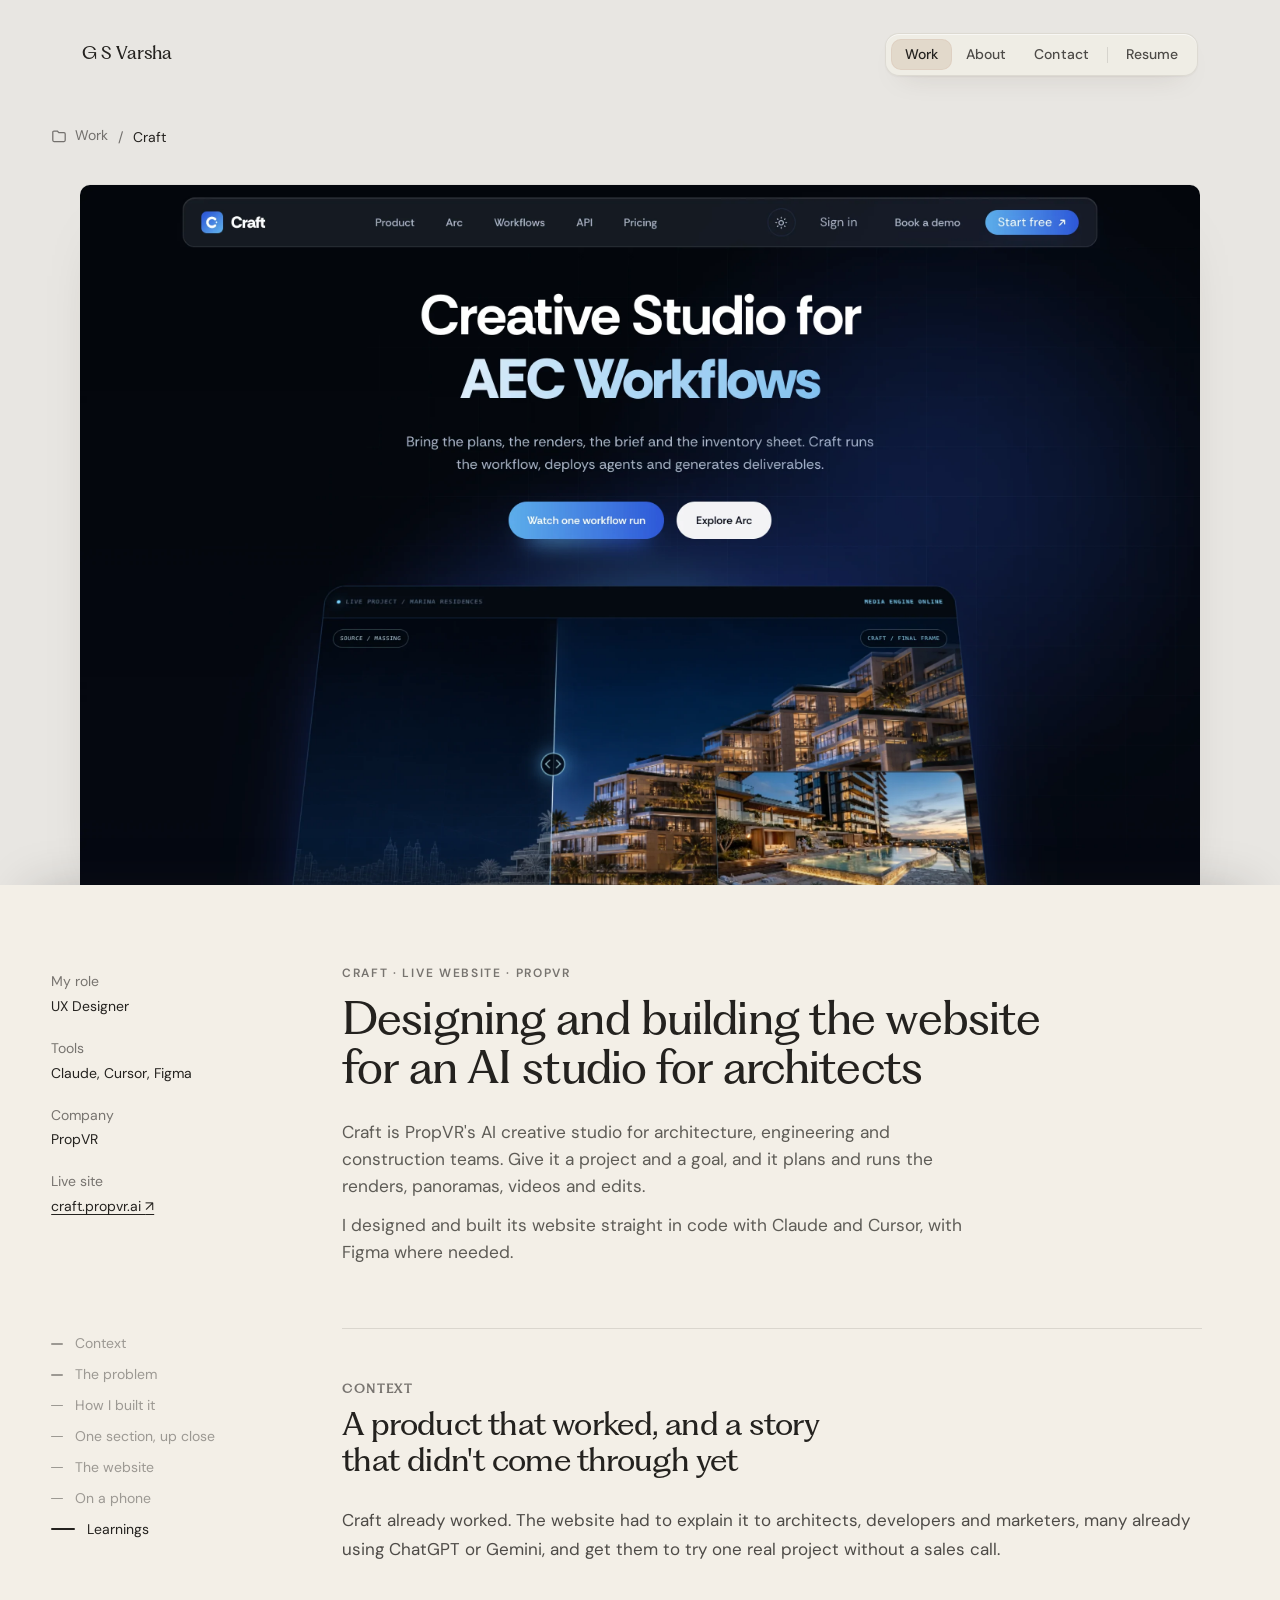
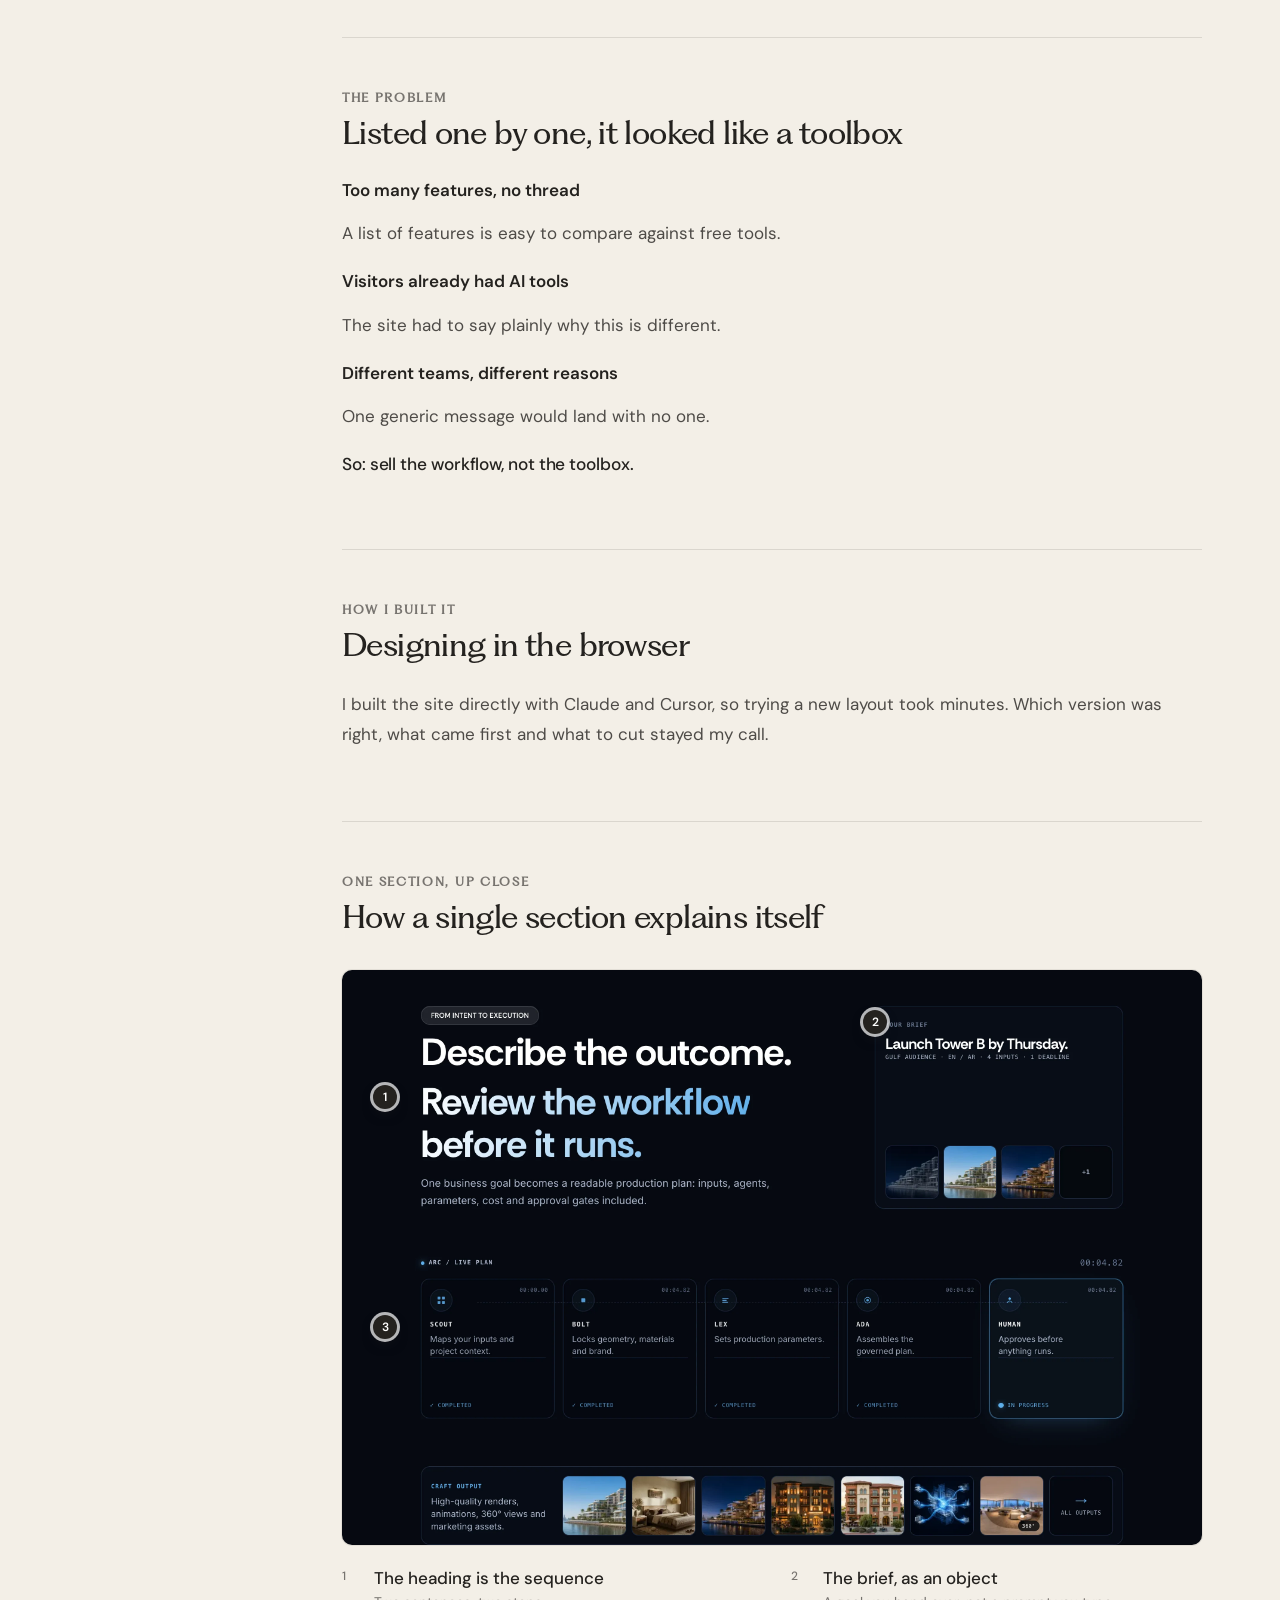
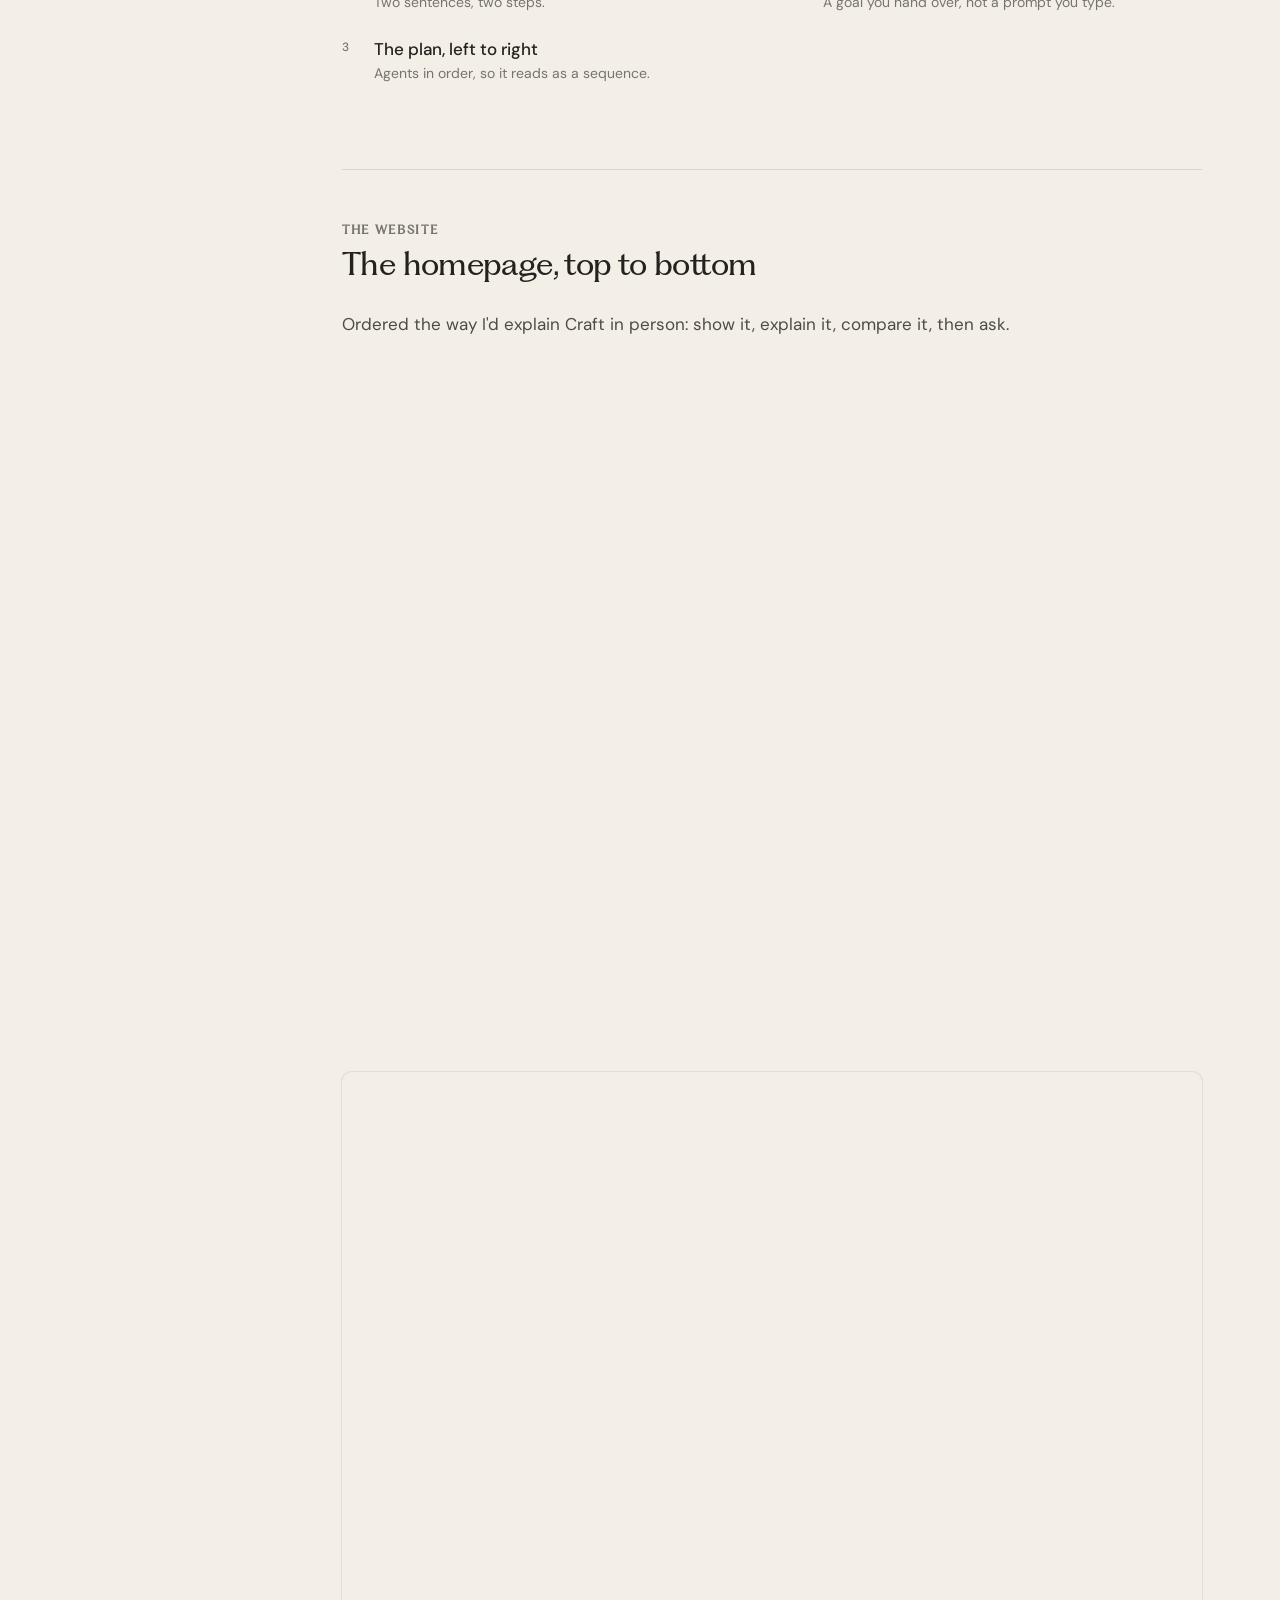
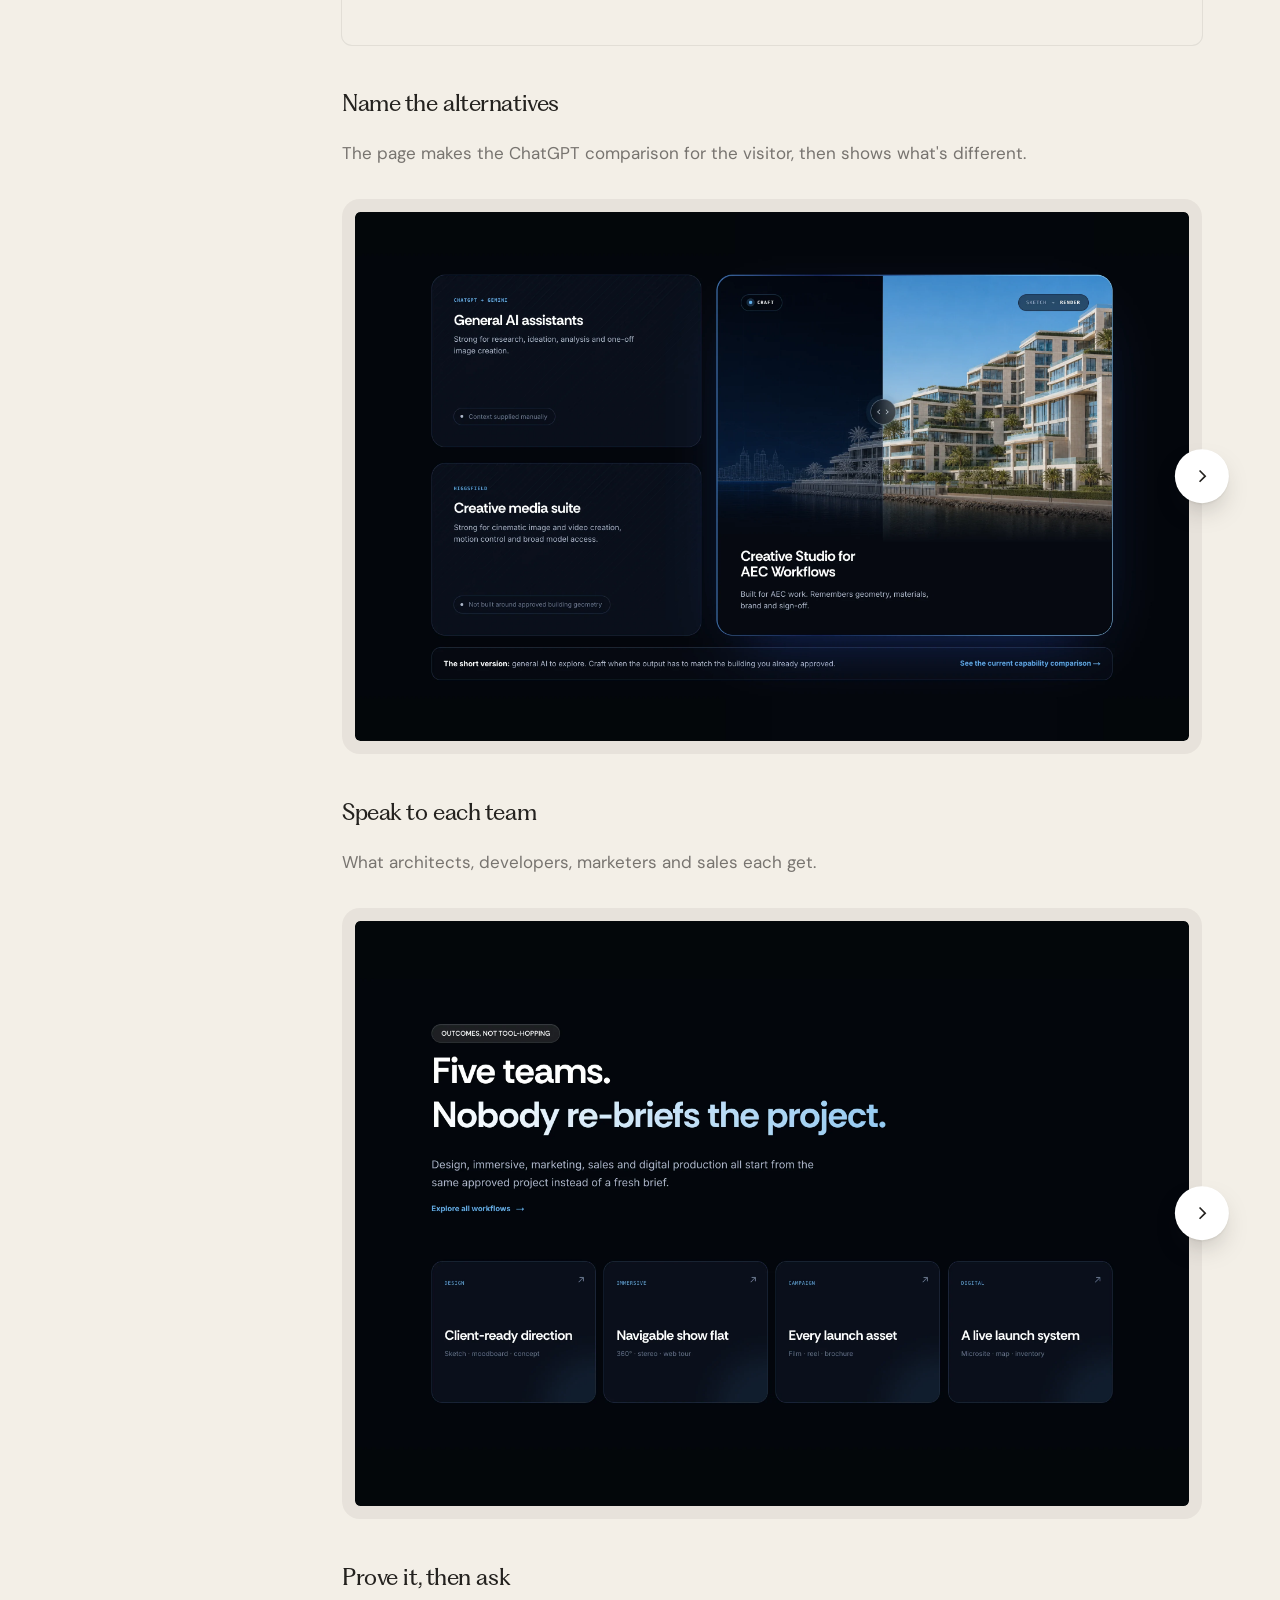
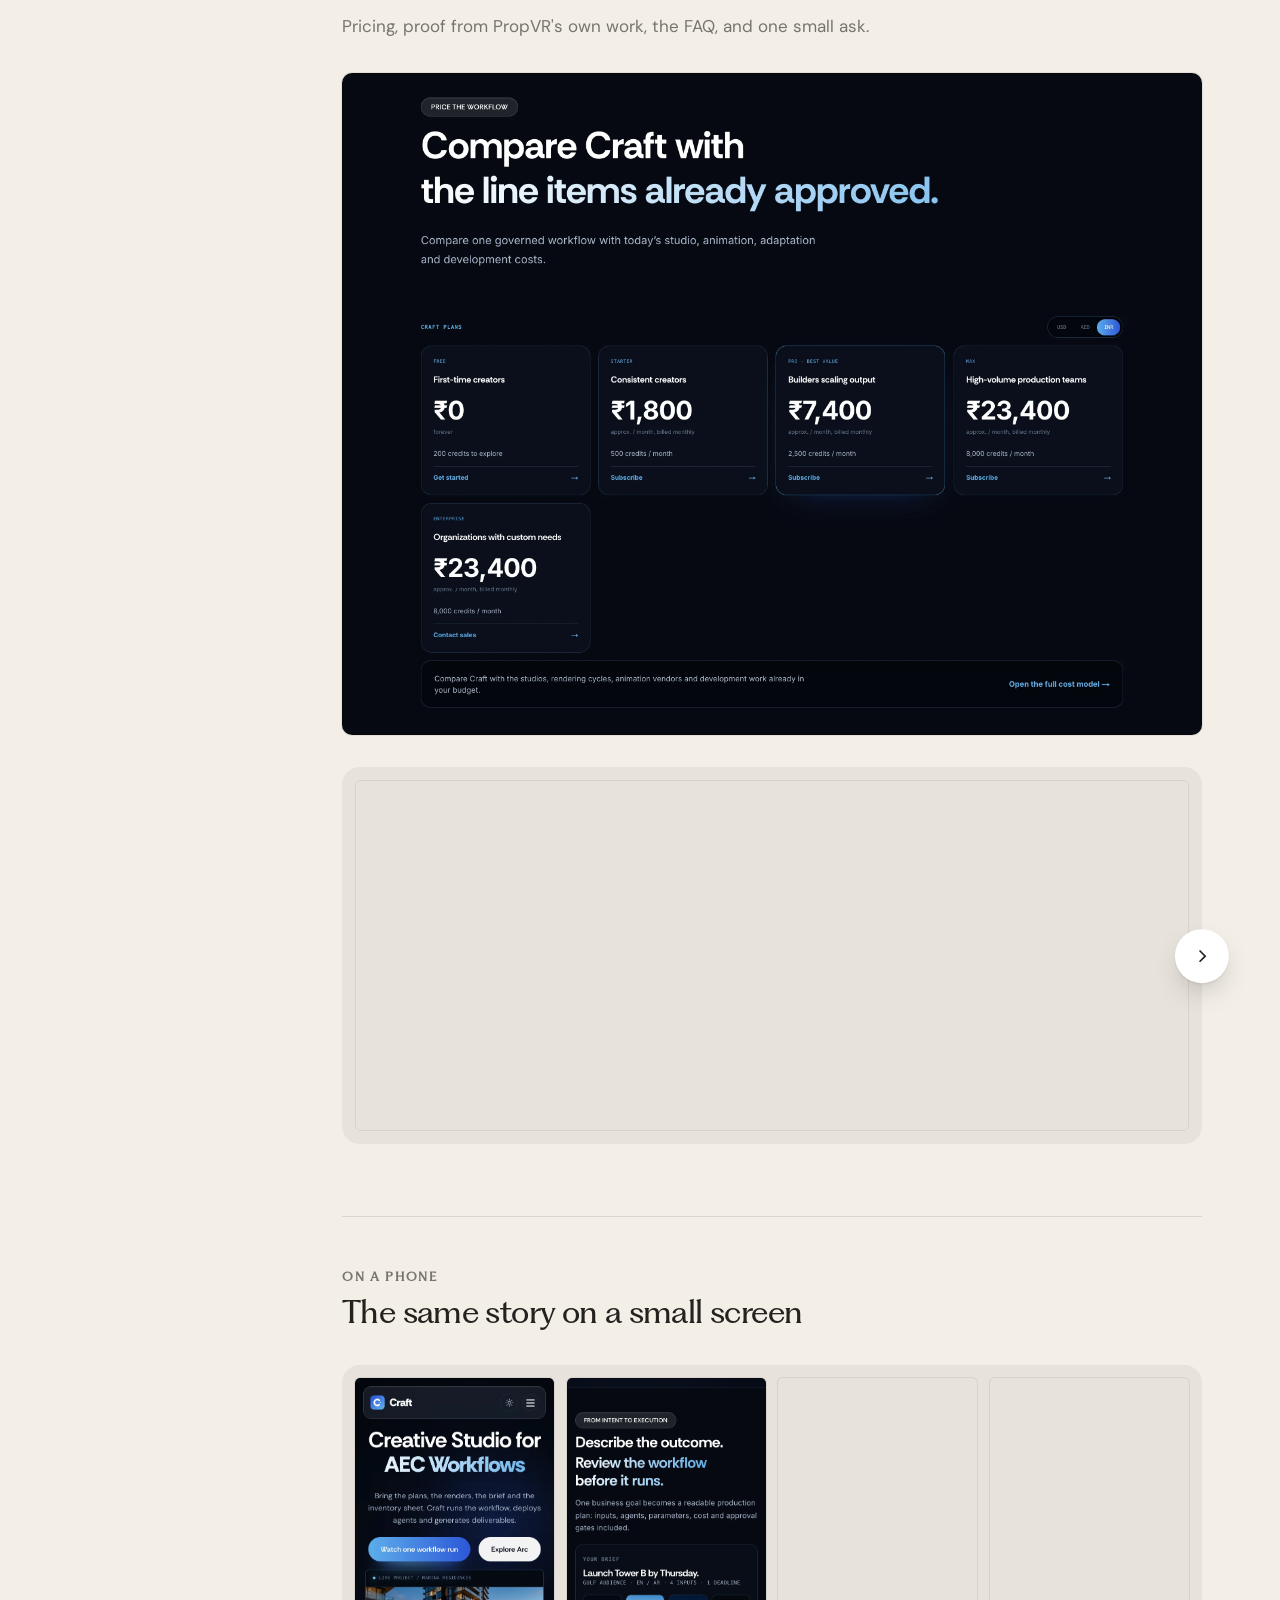
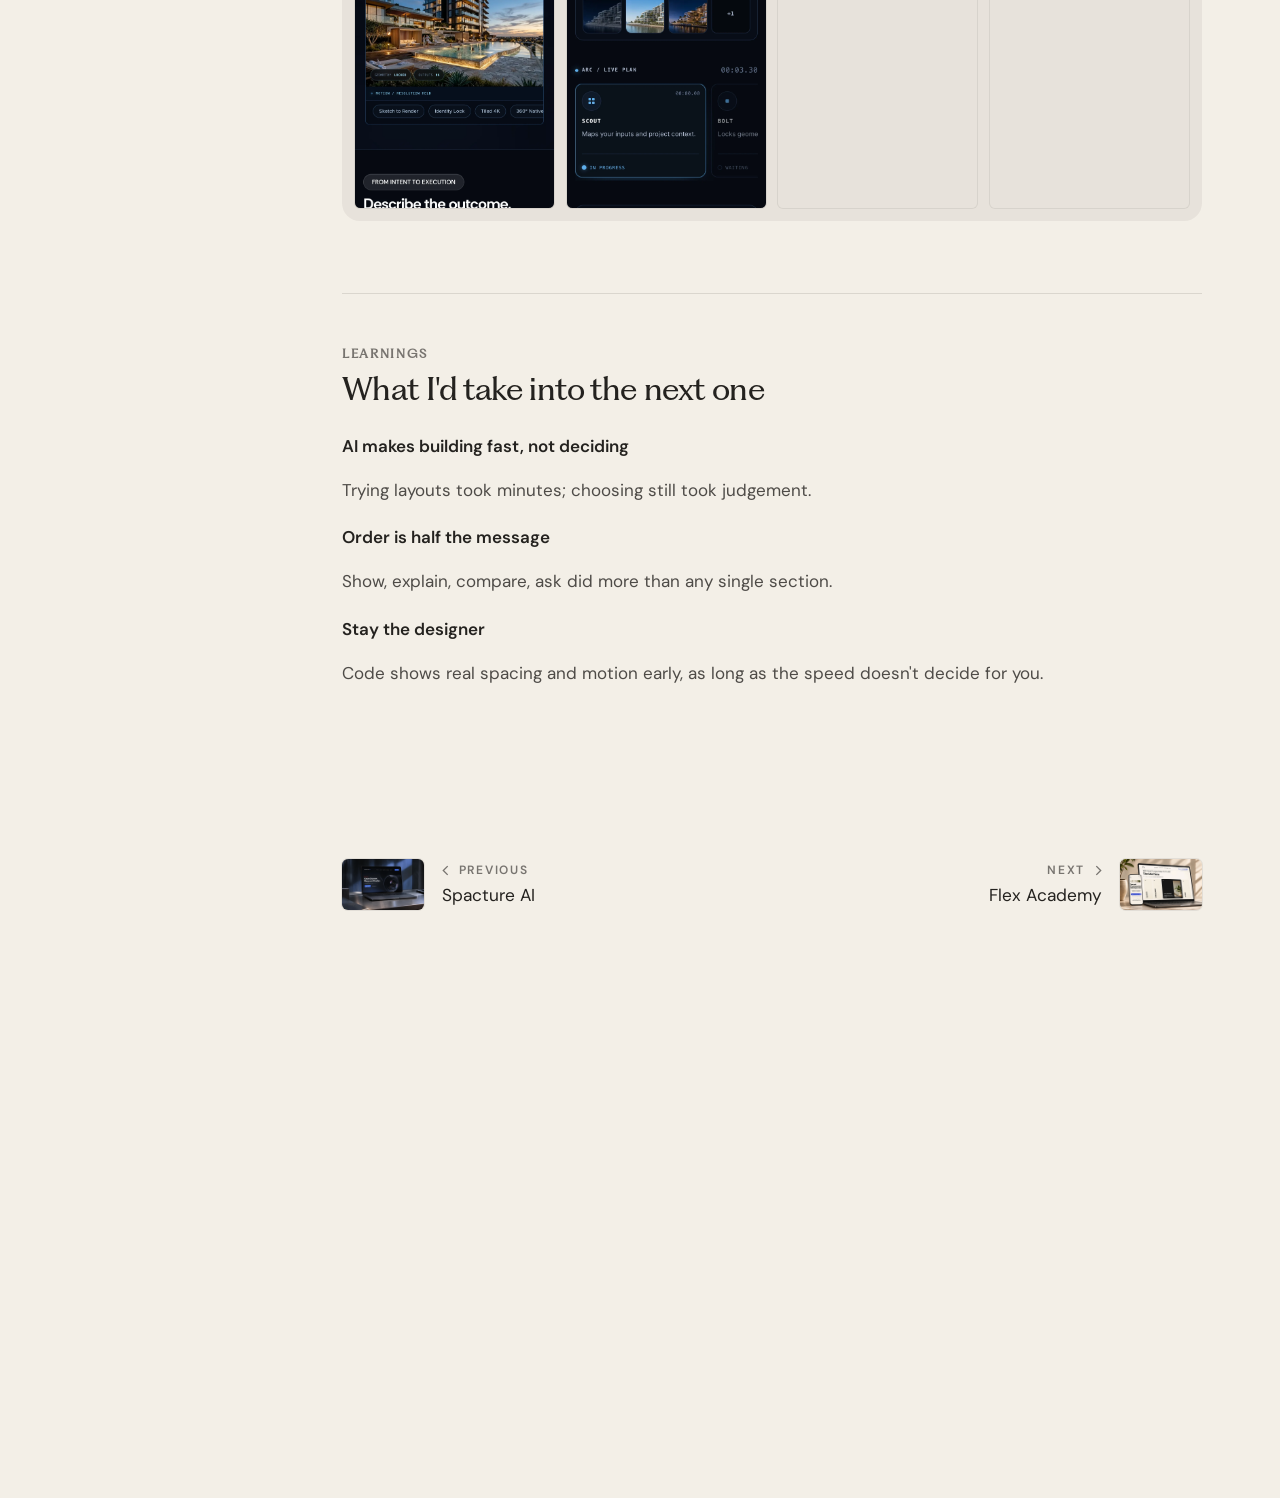
==== commit c2d6e2c6: "Portfolio refresh – responsive fixes and case study updates Improved mobile layouts, updated Flex Ac" ====
--- a/work/craft.html
+++ b/work/craft.html
@@ -63,69 +63,73 @@
   </header>
 
   <main id="main">
+    <div class="cs-hero" style="--r:1.6000">
+      <div class="wrap cs-hero__in">
+        <nav class="crumbs" aria-label="Breadcrumb">
+          <ol><li><a href="../index.html#work"><svg viewBox="0 0 16 16" fill="none" stroke="currentColor" stroke-width="1.25" stroke-linejoin="round" aria-hidden="true"><path d="M1.8 4.2c0-.7.5-1.2 1.2-1.2h3.3l1.5 1.7H13c.7 0 1.2.5 1.2 1.2v6.4c0 .7-.5 1.2-1.2 1.2H3c-.7 0-1.2-.5-1.2-1.2z"/></svg>Work</a></li><li aria-current="page">Craft</li></ol>
+        </nav>
+        <figure class="plate cs-cover">
+          <div class="plate__mat"><img class="plate__img" src="../assets/work/craft/sections/00-cover.webp" alt="Craft homepage: Creative Studio for AEC Workflows, with a before-and-after render comparison" width="2880" height="1800" fetchpriority="high" decoding="async"></div>
+        </figure>
+      </div>
+    </div>
+    <div class="cs-sheet">
     <article class="wrap cs-article">
-      <nav class="crumbs" aria-label="Breadcrumb">
-        <ol><li><a href="../index.html#work"><svg viewBox="0 0 16 16" fill="none" stroke="currentColor" stroke-width="1.25" stroke-linejoin="round" aria-hidden="true"><path d="M1.8 4.2c0-.7.5-1.2 1.2-1.2h3.3l1.5 1.7H13c.7 0 1.2.5 1.2 1.2v6.4c0 .7-.5 1.2-1.2 1.2H3c-.7 0-1.2-.5-1.2-1.2z"/></svg>Work</a></li><li aria-current="page">Craft</li></ol>
-      </nav>
+      <!-- Intro and facts: set them in this project's "intro" and "facts" in
+           tools/make-cases.py; a value of None shows "To add".
+           Prototype or Figma link: set "figma" there. -->
+      <header class="cs-head" data-reveal>
+        <dl class="cs-facts"><div><dt>My role</dt><dd>UX Designer</dd></div><div><dt>Tools</dt><dd>Claude, Cursor, Figma</dd></div><div><dt>Company</dt><dd>PropVR</dd></div><div><dt>Live site</dt><dd><a href="https://craft.propvr.ai/" target="_blank" rel="noopener">craft.propvr.ai <span aria-hidden="true">↗</span><span class="visually-hidden"> (opens in a new tab)</span></a></dd></div></dl>
+        <div class="cs-head__main">
+          <p class="tag cs-head__eyebrow">Craft <span aria-hidden="true">·</span> Live website · PropVR</p>
+          <h1>Designing and building the website for an AI studio for architects</h1>
+          <div class="cs-head__intro"><p>Craft is PropVR&#x27;s AI creative studio for architecture, engineering and construction teams. Give it a project and a goal, and it plans and runs the renders, panoramas, videos and edits.</p><p>I designed and built its website straight in code with Claude and Cursor, with Figma where needed.</p></div>
+          
+        </div>
+      </header>
       <div class="cs-body">
       <nav class="toc" aria-label="Craft case study contents" data-toc>
         <p class="tag toc__title">Contents</p>
         <ol><li><a href="#context">Context</a></li><li><a href="#problem">The problem</a></li><li><a href="#process">How I built it</a></li><li><a href="#reading">One section, up close</a></li><li><a href="#website">The website</a></li><li><a href="#phone">On a phone</a></li><li><a href="#learnings">Learnings</a></li></ol>
       </nav>
       <div class="cs-story">
-      <header class="cs-head" data-reveal>
-        <p class="tag cs-head__eyebrow">Craft <span aria-hidden="true">·</span> Live website · PropVR</p>
-        <h1>Designing and building the website for an AI studio for architects</h1>
-        <!-- Intro and facts: set them in this project's "intro" and "facts" in
-             tools/make-cases.py; a value of None shows "To add".
-             Prototype or Figma link: set "figma" there. -->
-        <dl class="cs-intro"><div class="cs-intro__wide"><dt class="tag">Introduction</dt><dd><p>Craft is PropVR&#x27;s creative studio for architecture, engineering and construction (AEC) teams. You give it a project and a goal, and it plans and runs the renders, panoramas, videos and edits you need.</p><p>I designed and built its website. There was no design hand-off: I worked straight in code with Claude and Cursor, with Figma for the pieces that needed it. I also worked on the UX of the dashboard, which isn&#x27;t shown here.</p></dd></div><div><dt class="tag">My role</dt><dd>UX Designer</dd></div><div><dt class="tag">Tools</dt><dd>Claude, Cursor, Figma</dd></div><div><dt class="tag">Company</dt><dd>PropVR</dd></div><div><dt class="tag">Live site</dt><dd><a href="https://craft.propvr.ai/" target="_blank" rel="noopener">craft.propvr.ai <span aria-hidden="true">↗</span><span class="visually-hidden"> (opens in a new tab)</span></a></dd></div></dl>
-        
-      </header>
-      <figure class="plate cs-cover" data-reveal>
-          <div class="plate__mat"><img class="plate__img" src="../assets/work/craft/sections/00-cover.webp" alt="Craft homepage: Creative Studio for AEC Workflows, with a before-and-after render comparison" width="2880" height="1800" fetchpriority="high" decoding="async"></div>
-
-        </figure>
 
       <section class="cs-sec" id="context" aria-labelledby="context-h">
         <h2 class="sec-head" id="context-h" data-reveal><span class="tag sec-head__label">Context</span> <span class="sec-head__title">A product that worked, and a story that didn&#x27;t come through yet</span></h2>
-        <div class="prose" data-reveal><p>Craft already worked. It could make renders, panoramas and videos, edit one region of an image, and run agents that plan the work. The website had to explain all of that to architects, developers and marketing teams, many of whom already use tools like ChatGPT or Gemini for some of it.</p></div>
-        <div class="prose" data-reveal><p>Craft needed a website that could do the explaining on its own, for teams who had never seen a demo. Its job was to get an AEC team from &quot;what is this?&quot; to trying one real project, without a sales call in between.</p></div>
+        <div class="prose" data-reveal><p>Craft already worked. The website had to explain it to architects, developers and marketers, many already using ChatGPT or Gemini, and get them to try one real project without a sales call.</p></div>
       </section>
       <section class="cs-sec" id="problem" aria-labelledby="problem-h">
         <h2 class="sec-head" id="problem-h" data-reveal><span class="tag sec-head__label">The problem</span> <span class="sec-head__title">Listed one by one, it looked like a toolbox</span></h2>
-        <div class="point" data-reveal><h3><span class="point__n">1.</span> Too many features, no thread</h3><p>Renders, panoramas, video, region edits, agents. Each one is useful, but a page that lists them reads like a toolbox, and a toolbox is easy to compare against free tools feature by feature.</p></div>
-        <div class="point" data-reveal><h3><span class="point__n">2.</span> Visitors already had AI tools</h3><p>Most people landing on the page will have tried a general AI tool already. The site had to say plainly why this is different, instead of hoping they&#x27;d work it out.</p></div>
-        <div class="point" data-reveal><h3><span class="point__n">3.</span> Different teams, different reasons</h3><p>An architect, a developer and a marketer care about different things. One generic message would land with none of them.</p></div>
-        <p class="pull" data-reveal>So the idea became: sell the workflow, not the toolbox. You describe an outcome, Craft plans it, and the pieces run in order.</p>
+        <div class="point" data-reveal><h3>Too many features, no thread</h3><p>A list of features is easy to compare against free tools.</p></div>
+        <div class="point" data-reveal><h3>Visitors already had AI tools</h3><p>The site had to say plainly why this is different.</p></div>
+        <div class="point" data-reveal><h3>Different teams, different reasons</h3><p>One generic message would land with no one.</p></div>
+        <p class="pull" data-reveal>So: sell the workflow, not the toolbox.</p>
       </section>
       <section class="cs-sec" id="process" aria-labelledby="process-h">
-        <h2 class="sec-head" id="process-h" data-reveal><span class="tag sec-head__label">How I built it</span> <span class="sec-head__title">Designing in the browser, with AI doing the typing</span></h2>
-        <div class="prose" data-reveal><p>Instead of finishing the design in Figma and handing it over, I built the site directly with Claude and Cursor. That made it cheap to try a new layout or a different section order and see it live in a few minutes.</p><p>What it didn&#x27;t do was decide anything for me. Which version was right, what came first, and what to cut were still my calls, and I made a lot of them.</p></div>
-        <div class="point" data-reveal><h3>Generate, read, decide, repeat</h3><p>My loop was simple: build a version, read it top to bottom the way a visitor would, then decide by hand what to change, whether that was the order, a heading, or a section that didn&#x27;t earn its place. The page went through many rounds like this before it felt right.</p></div>
+        <h2 class="sec-head" id="process-h" data-reveal><span class="tag sec-head__label">How I built it</span> <span class="sec-head__title">Designing in the browser</span></h2>
+        <div class="prose" data-reveal><p>I built the site directly with Claude and Cursor, so trying a new layout took minutes. Which version was right, what came first and what to cut stayed my call.</p></div>
       </section>
       <section class="cs-sec" id="reading" aria-labelledby="reading-h">
         <h2 class="sec-head" id="reading-h" data-reveal><span class="tag sec-head__label">One section, up close</span> <span class="sec-head__title">How a single section explains itself</span></h2>
-        <div class="prose" data-reveal><p>This is the section that carries the whole idea, so here&#x27;s how it&#x27;s put together.</p></div>
         <figure class="plate annot" data-reveal>
           <div class="plate__mat"><div class="annot__pic"><img class="plate__img" src="../assets/work/craft/sections/02-intent.webp" alt="Craft section: Describe the outcome. Review the workflow before it runs., with a brief card and a row of agent cards" width="2880" height="1926" loading="lazy" decoding="async"><span class="annot__pin" style="--x:5%;--y:22%" aria-hidden="true">1</span><span class="annot__pin" style="--x:62%;--y:9%" aria-hidden="true">2</span><span class="annot__pin" style="--x:5%;--y:62%" aria-hidden="true">3</span></div></div>
-          <figcaption><ol><li><div><b>The heading is the sequence</b><p>“Describe the outcome. Review the workflow before it runs.” Two sentences, two steps: the section explains itself before the visuals do.</p></div></li><li><div><b>The brief, as an object</b><p>The goal sits in its own card with its inputs and a deadline, so it reads as something you hand over, not a prompt you type.</p></div></li><li><div><b>The plan, left to right</b><p>Each agent is a card with its task and status, in order, so the plan reads as a sequence rather than a feature list.</p></div></li></ol></figcaption>
+          <figcaption><ol><li><div><b>The heading is the sequence</b><p>Two sentences, two steps.</p></div></li><li><div><b>The brief, as an object</b><p>A goal you hand over, not a prompt you type.</p></div></li><li><div><b>The plan, left to right</b><p>Agents in order, so it reads as a sequence.</p></div></li></ol></figcaption>
         </figure>
       </section>
       <section class="cs-sec" id="website" aria-labelledby="website-h">
         <h2 class="sec-head" id="website-h" data-reveal><span class="tag sec-head__label">The website</span> <span class="sec-head__title">The homepage, top to bottom</span></h2>
-        <div class="prose" data-reveal><p>I ordered the page the way I&#x27;d explain Craft to someone in person: show what it makes, show how it works, say why it&#x27;s different, show what it means for your team, then prove it and ask.</p></div>
-        <div class="split" style="--n:1" data-reveal><div><span class="tag">Stage 01</span><h3>Show the result first</h3><p>Before any explanation, a before-and-after render. An architect sees a massing model turn into a finished image and understands what Craft does in a second.</p></div></div>
+        <div class="prose" data-reveal><p>Ordered the way I&#x27;d explain Craft in person: show it, explain it, compare it, then ask.</p></div>
+        <div class="split" data-reveal><h3>Show the result first</h3><p>A before-and-after render explains Craft in a second.</p></div>
         <figure class="plate" data-reveal>
           <div class="plate__mat"><img class="plate__img" src="../assets/work/craft/sections/01-before-after.webp" alt="The opening&#x27;s before-and-after slider: a dark massing model on the left, the finished render of the same building on the right" width="2880" height="1512" loading="lazy" decoding="async"></div>
           
         </figure>
-        <div class="split" style="--n:1" data-reveal><div><span class="tag">Stage 02</span><h3>Then show how it works</h3><p>The features become steps: a goal turns into a plan with inputs, agents, cost and approvals, and then one real project moves through the tools in order.</p></div></div>
+        <div class="split" data-reveal><h3>Then how it works</h3><p>One real project moving through the tools, in order.</p></div>
         <figure class="plate" data-reveal>
           <div class="plate__mat"><img class="plate__img" src="../assets/work/craft/sections/03-tower-b.webp" alt="Craft&#x27;s tool flow for one project, Marina Heights Tower B: a list of production tools on the left, and a before-and-after of the chosen tool&#x27;s output on the right" width="2880" height="1918" loading="lazy" decoding="async"></div>
           
         </figure>
-        <div class="split" style="--n:1" data-reveal><div><span class="tag">Stage 03</span><h3>Name the alternatives</h3><p>Visitors were going to compare it to ChatGPT or Gemini anyway, so the page does it for them, then shows what&#x27;s different: agents that share one project, the tools it&#x27;s coming to, and four things AEC work needs that general models get wrong.</p></div></div>
+        <div class="split" data-reveal><h3>Name the alternatives</h3><p>The page makes the ChatGPT comparison for the visitor, then shows what&#x27;s different.</p></div>
         <figure class="car" style="--ratio:2880 / 1826" aria-roledescription="carousel" aria-label="Why Craft" data-car data-reveal>
           <div class="car__frame">
             <div class="car__track" tabindex="0" data-car-track><div class="car__slide" role="group" aria-roledescription="slide" aria-label="1 of 6" data-cap="Why use Craft instead of ChatGPT, Gemini or Higgsfield?"><img class="car__img" src="../assets/work/craft/sections/04-why.webp" alt="The comparison section: general AI assistants and creative media suites set beside Craft" width="2880" height="1826" loading="lazy" decoding="async"></div><div class="car__slide" role="group" aria-roledescription="slide" aria-label="2 of 6" data-cap="Four agents today. One set of project facts."><img class="car__img" src="../assets/work/craft/sections/05-agents.webp" alt="The agent team section: Ada, the lead agent, coordinating Scout, Bolt, Lex and Forge on one brief" width="2880" height="1826" loading="lazy" decoding="async"></div><div class="car__slide" role="group" aria-roledescription="slide" aria-label="3 of 6" data-cap="Craft is coming to the tools your team already works in."><img class="car__img" src="../assets/work/craft/sections/06-integrations.webp" alt="Plugin cards for AutoCAD, Revit, 3ds Max, Unreal Engine, SketchUp and Maya" width="2880" height="1826" loading="lazy" decoding="async"></div><div class="car__slide" role="group" aria-roledescription="slide" aria-label="4 of 6" data-cap="Four things general image models get wrong."><img class="car__img" src="../assets/work/craft/sections/07-media-a.webp" alt="Four capabilities listed, above panoramic enhancement and generated detail examples" width="2880" height="1824" loading="lazy" decoding="async"></div><div class="car__slide" role="group" aria-roledescription="slide" aria-label="5 of 6" data-cap="Animate the frame, or change one thing and hold everything else."><img class="car__img" src="../assets/work/craft/sections/08-media-b.webp" alt="Motion and region-locked editing examples: a pool render and a bedroom" width="2880" height="1826" loading="lazy" decoding="async"></div><div class="car__slide" role="group" aria-roledescription="slide" aria-label="6 of 6" data-cap="When the tool is missing, Craft will create it. A roadmap feature."><img class="car__img" src="../assets/work/craft/sections/09-forge.webp" alt="The Forge roadmap section" width="2880" height="1826" loading="lazy" decoding="async"></div></div>
@@ -133,7 +137,7 @@
           </div>
 
         </figure>
-        <div class="split" style="--n:1" data-reveal><div><span class="tag">Stage 04</span><h3>Speak to each team</h3><p>Only once the workflow is clear does the page split by team: what architects, developers, marketers and sales each get from the same project.</p></div></div>
+        <div class="split" data-reveal><h3>Speak to each team</h3><p>What architects, developers, marketers and sales each get.</p></div>
         <figure class="car" style="--ratio:2880 / 2020" aria-roledescription="carousel" aria-label="Outcomes by team" data-car data-reveal>
           <div class="car__frame">
             <div class="car__track" tabindex="0" data-car-track><div class="car__slide" role="group" aria-roledescription="slide" aria-label="1 of 2" data-cap="Five teams. Nobody re-briefs the project."><img class="car__img" src="../assets/work/craft/sections/10-teams.webp" alt="Outcome cards by team, all starting from the same approved project" width="2880" height="2020" loading="lazy" decoding="async"></div><div class="car__slide" role="group" aria-roledescription="slide" aria-label="2 of 2" data-cap="One project system. A different advantage for every team. Panels for architects, developers, marketers and sales."><img class="car__img" src="../assets/work/craft/sections/11-stakeholders.webp" alt="Expanding panels by team" width="2880" height="2020" loading="lazy" decoding="async"></div></div>
@@ -141,7 +145,7 @@
           </div>
 
         </figure>
-        <div class="split" style="--n:1" data-reveal><div><span class="tag">Stage 05</span><h3>Prove it, then ask</h3><p>Pricing set against costs a team already pays for, proof from PropVR&#x27;s own production work, the questions teams ask before switching, and one small ask at the end: run one real project through it.</p></div></div>
+        <div class="split" data-reveal><h3>Prove it, then ask</h3><p>Pricing, proof from PropVR&#x27;s own work, the FAQ, and one small ask.</p></div>
         <figure class="plate" data-reveal>
           <div class="plate__mat"><img class="plate__img" src="../assets/work/craft/sections/12-pricing.webp" alt="Pricing plans, with a link to compare them against the costs of today&#x27;s studio work" width="2880" height="2220" loading="lazy" decoding="async"></div>
           
@@ -156,7 +160,6 @@
       </section>
       <section class="cs-sec" id="phone" aria-labelledby="phone-h">
         <h2 class="sec-head" id="phone-h" data-reveal><span class="tag sec-head__label">On a phone</span> <span class="sec-head__title">The same story on a small screen</span></h2>
-        <div class="prose" data-reveal><p>The order stays the same on a phone. Side-by-side comparisons stack, and the cards become a single column you scroll through.</p></div>
         <figure class="plate" data-reveal>
           <div class="plate__mat phones" style="--n:4"><img class="plate__img" src="../assets/work/craft/sections/phone-hero.webp" alt="Craft on a phone: the opening, with the headline, two buttons and a render" width="1170" height="2532" loading="lazy" decoding="async"><img class="plate__img" src="../assets/work/craft/sections/phone-run.webp" alt="Craft on a phone: Describe the outcome, with the brief card and the plan" width="1170" height="2532" loading="lazy" decoding="async"><img class="plate__img" src="../assets/work/craft/sections/phone-why.webp" alt="Craft on a phone: Why use Craft, with the comparison cards stacked" width="1170" height="2532" loading="lazy" decoding="async"><img class="plate__img" src="../assets/work/craft/sections/phone-proof.webp" alt="Craft on a phone: Four things general image models get wrong, with the capabilities listed" width="1170" height="2532" loading="lazy" decoding="async"></div>
           
@@ -164,17 +167,18 @@
       </section>
       <section class="cs-sec" id="learnings" aria-labelledby="learnings-h">
         <h2 class="sec-head" id="learnings-h" data-reveal><span class="tag sec-head__label">Learnings</span> <span class="sec-head__title">What I&#x27;d take into the next one</span></h2>
-        <div class="point" data-reveal><h3>AI makes the building fast, not the deciding</h3><p>Trying a new layout took minutes. Choosing between them, and knowing what to cut, took as long as it always does.</p></div>
-        <div class="point" data-reveal><h3>Order is half the message</h3><p>Getting the order right (show it, explain it, compare it, then ask) did more for this page than any single section.</p></div>
-        <div class="point" data-reveal><h3>Code is a great place to design, if you stay the designer</h3><p>Working straight in the browser meant I saw real spacing, real type and real motion from the start. The trick was not letting the speed decide for me.</p></div>
+        <div class="point" data-reveal><h3>AI makes building fast, not deciding</h3><p>Trying layouts took minutes; choosing still took judgement.</p></div>
+        <div class="point" data-reveal><h3>Order is half the message</h3><p>Show, explain, compare, ask did more than any single section.</p></div>
+        <div class="point" data-reveal><h3>Stay the designer</h3><p>Code shows real spacing and motion early, as long as the speed doesn&#x27;t decide for you.</p></div>
       </section>
       <nav class="cs-pager" aria-label="More projects" data-reveal>
-        <a class="cs-pager__link cs-pager__link--prev" href="spacture-ai.html" rel="prev"><span class="cs-pager__pic"><img class="" src="../assets/projects/spacture-thumb.jpg" alt="" width="1536" height="1024" loading="lazy" decoding="async"></span><span class="cs-pager__text"><span class="tag cs-pager__label"><svg viewBox="0 0 8 12" aria-hidden="true"><path d="M6.5 1 1.5 6l5 5" fill="none" stroke="currentColor" stroke-width="1.5"/></svg> Previous</span><span class="cs-pager__name">Spacture AI</span></span></a>
-        <a class="cs-pager__link cs-pager__link--next" href="flex-academy.html" rel="next"><span class="cs-pager__text"><span class="tag cs-pager__label">Next <svg viewBox="0 0 8 12" aria-hidden="true"><path d="M1.5 1l5 5-5 5" fill="none" stroke="currentColor" stroke-width="1.5"/></svg></span><span class="cs-pager__name">Flex Academy</span></span><span class="cs-pager__pic"><img class="" src="../assets/projects/flex-thumb.jpg" alt="" width="1536" height="1024" loading="lazy" decoding="async"></span></a>
+        <a class="cs-pager__link cs-pager__link--prev" href="spacture-ai.html" rel="prev"><span class="cs-pager__pic"><img class="" src="../assets/projects/spacture-thumb.webp" alt="" width="1536" height="1024" loading="lazy" decoding="async"></span><span class="cs-pager__text"><span class="tag cs-pager__label"><svg viewBox="0 0 8 12" aria-hidden="true"><path d="M6.5 1 1.5 6l5 5" fill="none" stroke="currentColor" stroke-width="1.5"/></svg> Previous</span><span class="cs-pager__name">Spacture AI</span></span></a>
+        <a class="cs-pager__link cs-pager__link--next" href="flex-academy.html" rel="next"><span class="cs-pager__text"><span class="tag cs-pager__label">Next <svg viewBox="0 0 8 12" aria-hidden="true"><path d="M1.5 1l5 5-5 5" fill="none" stroke="currentColor" stroke-width="1.5"/></svg></span><span class="cs-pager__name">Flex Academy</span></span><span class="cs-pager__pic"><img class="" src="../assets/projects/flex-thumb.webp" alt="" width="1536" height="1024" loading="lazy" decoding="async"></span></a>
       </nav>
       </div>
       </div>
     </article>
+    </div>
   </main>
 
     <footer class="foot" id="contact" data-foot>
--- a/css/base.css
+++ b/css/base.css
@@ -419,3 +419,8 @@
 }
 @keyframes view-out { to { opacity: 0; } }
 @keyframes view-in { from { opacity: 0; translate: 0 10px; } }
+
+/* the arrows and crosses in round buttons: drawn, not typed, so every one
+   is the same size whatever the font (gallery, music, cards) */
+.icon { display: block; width: 18px; height: 18px; }
+
--- a/css/projects.css
+++ b/css/projects.css
@@ -402,6 +402,20 @@
 @media (max-width: 1180px) {
   .work-live .work__list button { padding: 7px 9px; font-size: var(--t-small); }
   .work-live .work__about { max-width: 46vw; }
+}
+
+/* the row (phones and tablets): a quieter header over each card, the name
+   and under it what kind of work, in plain small type, not capitals */
+.work-row .card3__head { display: grid; justify-content: start; gap: 4px; margin-bottom: 12px; }
+.work-row .card3__name { font-size: var(--t-h3); }
+.work-row .card3__kind {
+  font-size: var(--t-small);
+  font-weight: 400;
+  letter-spacing: 0;
+  text-transform: none;
+  white-space: nowrap;
+  overflow: hidden;
+  text-overflow: ellipsis;
 }
 
 /* the swipe row with the script: only the current project's notes */
@@ -528,6 +542,29 @@
 @media (max-width: 760px) {
   .card3__cta { padding: 8px 12px 9px; font-size: var(--t-label); }
   .card3__head { margin-bottom: 10px; }
+  /* a plain swipe row (js/projects.js): flat cards, each snapping to the
+     middle with the next one peeking in, and the dots under it */
+  .work-row .work__cards {
+    gap: 12px;
+    padding-left: calc((100% - 82vw) / 2);
+    padding-right: calc((100% - 82vw) / 2);
+    scroll-padding: 0;
+  }
+  .work-row .work__cards .card3 { flex-basis: 82vw; }
+
+  .work-row .work__dots { display: flex; justify-content: center; gap: 6px; margin-top: 6px; }
+  /* with the hero's handover: one full screen of paper, the gallery in its
+     middle, so nothing of the laptop shows through under the row */
+  .motion.work-row:not(.work-rowdrive) .work__stage {
+    display: flex;
+    flex-direction: column;
+    justify-content: center;
+    min-height: 100vh;
+    min-height: 100svh;
+    padding-top: 72px;
+    padding-bottom: 24px;
+    background: var(--paper);
+  }
 }
 
 /* ---------- the lens (WebGL, js/projects.js) ----------
--- a/css/case.css
+++ b/css/case.css
@@ -1,13 +1,14 @@
 /* The case studies (work/*.html, generated by tools/make-cases.py).
    The screens wide, the words in one narrow left-aligned column between
    them, read like a story:
-     .crumbs      Work / the project
+     .cs-hero     a quiet grey band across the page: the trail (Work / the
+                  project), then the opening screen (.cs-cover), flush with
+                  the band's bottom edge
+     .cs-head     the facts (.cs-facts) in the contents' column, beside the
+                  project, its headline and the introduction
      .cs-body     a grid: the contents (.toc, sticky) | the story (.cs-story)
-     .cs-head     in the story: the project, a headline, then the intro
-                  (.cs-intro: small-caps labels over each answer)
-     .cs-cover    then the opening screen, in a frame
      .cs-sec      a section: a small label and a title, then blocks:
-                    .lead .prose .pull .ruled .split
+                    .lead .prose .pull .aims .split
                     .point (a bold takeaway and its paragraphs), .quote
                     (what someone said), .tbd (words still to come)
                     .plate (an image in a frame, or .ph: a placeholder for
@@ -36,6 +37,9 @@
   --in-r: calc(var(--mat-r) - var(--mat-pad));
   background: var(--paper);
 }
+/* black and grey only: the site's terracotta stays in the header and the
+   footer, never in the case study itself */
+.case main { --terra: var(--ink); }
 .wrap { width: var(--col); margin: 0 auto; }
 
 /* small capitals used for labels */
@@ -48,7 +52,7 @@
 }
 
 /* ---------- the trail: Work / the project ---------- */
-.crumbs { padding-top: clamp(104px, 14vh, 140px); font-size: var(--t-small); line-height: 1.4; }
+.crumbs { font-size: var(--t-small); line-height: 1.4; }
 .crumbs ol { display: flex; flex-wrap: wrap; align-items: center; gap: 10px; margin: 0; padding: 0; list-style: none; }
 .crumbs li + li::before { content: "/"; margin-right: 10px; color: var(--muted); }
 .crumbs a { display: inline-flex; align-items: center; gap: 8px; color: var(--muted); text-decoration: none; transition: color 0.25s ease; }
@@ -56,9 +60,57 @@
 .crumbs svg { width: 16px; height: 16px; }
 .crumbs [aria-current] { color: var(--ink); }
 
-/* ---------- the cover ---------- */
-/* under the facts (more specific than .plate, which sets no margin) */
-.cs-story > .cs-cover { margin-top: clamp(32px, 5vh, 48px); }
+/* ---------- the hero: a quiet band, the opening screen sitting in it ----------
+   It stays put as the page scrolls, and the rest of the page (.cs-sheet)
+   slides up over it like a sheet of paper. The cover is sized so the whole
+   hero fits one screen, so none of it is covered before it's been seen. */
+.cs-hero {
+  --top: clamp(104px, 14vh, 140px);
+  --gap: clamp(28px, 4vh, 44px);
+  position: sticky;
+  top: 0;
+  z-index: 0;
+  padding-top: var(--top);
+  background: #E8E6E2;
+}
+.cs-sheet {
+  position: relative;
+  z-index: 1;
+  background: var(--paper);
+  box-shadow: 0 -24px 48px -32px rgba(36, 34, 31, 0.28);
+}
+.cs-hero__in { display: grid; gap: var(--gap); }
+.cs-hero .crumbs a:hover { color: var(--ink); }
+/* the screen rises out of the band's bottom edge: rounded on top only */
+.cs-hero .cs-cover {
+  justify-self: center;
+  /* as wide as fits under the trail on one screen (20px: the trail's line) */
+  width: min(100%, 1120px, (100vh - var(--top) - var(--gap) - 20px) * var(--r));
+  width: min(100%, 1120px, (100svh - var(--top) - var(--gap) - 20px) * var(--r));
+  --in-r: clamp(10px, 1.2vw, 16px);
+}
+.cs-hero .cs-cover .plate__img,
+.cs-hero .cs-cover .plate__mat > .sx-hero,
+.cs-hero .cs-cover .ph {
+  border-radius: var(--in-r) var(--in-r) 0 0;
+  box-shadow: 0 -1px 0 rgba(36, 34, 31, 0.04), 0 30px 60px -40px rgba(36, 34, 31, 0.35);
+}
+
+/* ---------- the head: the facts beside the title ---------- */
+/* the same columns as the contents and the story below, so the facts line
+   up with the contents and the title with the story */
+.cs-head {
+  display: grid;
+  grid-template-columns: 200px minmax(0, 1fr);
+  gap: clamp(40px, 5vw, 88px);
+  align-items: start;
+  padding: clamp(56px, 9vh, 96px) 0 0;
+}
+.cs-head__main { justify-self: center; width: 100%; max-width: var(--story); }
+.cs-facts { display: grid; gap: 22px; margin: 6px 0 0; }
+.cs-facts dt { font-size: var(--t-small); line-height: 1.4; color: var(--muted); }
+.cs-facts dd { margin: 4px 0 0; font-size: var(--t-small); line-height: 1.5; color: var(--ink); }
+.cs-facts a { color: var(--ink); text-underline-offset: 3px; }
 
 /* ---------- the body: contents | story ---------- */
 .cs-body {
@@ -68,7 +120,7 @@
   align-items: start;
   /* room at the bottom too: the sticky contents rides down to the body's
      end, and this keeps it well clear of the footer */
-  padding: clamp(56px, 9vh, 104px) 0 clamp(72px, 11vh, 112px);
+  padding: clamp(48px, 7vh, 80px) 0 clamp(72px, 11vh, 112px);
 }
 /* like a page of documentation: one column, left-aligned beside the contents */
 /* centred in the room beside the contents, so what's left over splits evenly
@@ -77,7 +129,7 @@
 .cs-story { justify-self: center; width: 100%; min-width: 0; max-width: var(--story); --t-body: 17px; }
 
 /* the contents: a short dash before each section, quiet until it's the one
-   being read, when the dash grows and turns terracotta */
+   being read, when the dash grows and darkens */
 .toc {
   position: sticky;
   top: 112px;
@@ -113,10 +165,8 @@
 .toc a[aria-current="location"]::before { width: 24px; background: var(--terra); }
 .toc a:focus-visible { outline: 2px solid var(--terra); outline-offset: 2px; border-radius: 3px; }
 
-/* ---------- the head: the project, a headline, the intro ---------- */
-.cs-head { max-width: var(--story); }
 .cs-head h1 { max-width: 22em; }
-.cs-head__eyebrow { color: var(--terra); }
+.cs-head__eyebrow { color: var(--muted); }
 .cs-head h1 {
   margin-top: 16px;
   font-family: var(--display);
@@ -126,25 +176,11 @@
   letter-spacing: -0.02em;
   text-wrap: balance;
 }
-/* the intro: a small-caps label over each answer, two to a row after the
-   introduction itself */
-/* the introduction across the top, then the facts side by side in one
-   row, each only as wide as its answer */
-.cs-intro {
-  display: flex;
-  flex-wrap: wrap;
-  gap: clamp(22px, 3vw, 32px) clamp(32px, 5vw, 64px);
-  margin: clamp(36px, 5vw, 52px) 0 0;
-}
-.cs-intro > div { flex: 0 1 auto; }
-.cs-intro > .cs-intro__wide { flex-basis: 100%; max-width: var(--measure); }
-.cs-intro dt { color: var(--ink); }
-.cs-intro dd { margin: 8px 0 0; font-size: var(--t-body); line-height: 1.65; color: rgba(36, 34, 31, 0.72); text-wrap: pretty; }
-.cs-intro dd p + p { margin-top: 0.8em; }
-.cs-intro a { color: var(--ink); text-underline-offset: 3px; }
-.cs-intro a:hover { color: var(--terra); }
+.cs-head__intro { margin-top: 24px; max-width: 40em; }
+.cs-head__intro p { font-size: var(--t-lead); line-height: 1.55; color: rgba(36, 34, 31, 0.72); text-wrap: pretty; }
+.cs-head__intro p + p { margin-top: 0.7em; }
 /* a detail still to be confirmed (None in tools/make-cases.py) */
-.facts__todo { color: var(--terra); font-style: italic; }
+.facts__todo { color: var(--muted); font-style: italic; }
 .cs-link {
   display: inline-flex;
   gap: 8px;
@@ -159,7 +195,7 @@
   transition: background 0.3s ease;
 }
 .cs-link span { transition: transform 0.3s var(--ease-out); }
-.cs-link:hover { background: var(--terra); }
+.cs-link:hover { background: #000; }
 .cs-link:hover span { transform: translate(2px, -2px); }
 
 /* ---------- images: each in a soft frame, its caption centred under it ---------- */
@@ -232,7 +268,6 @@
 /* sections follow one another like pages of a doc, a hairline between.
    Padding, not margin: they touch, so js/case.js always finds the one
    being read */
-.cs-story > .cs-cover { padding-bottom: clamp(56px, 8vh, 80px); }
 .cs-sec {
   scroll-margin-top: 104px;
   padding: clamp(40px, 6vh, 56px) 0 clamp(56px, 8vh, 80px);
@@ -242,7 +277,7 @@
   margin: 0;
   font-weight: 400;
 }
-.sec-head__label { display: block; color: var(--terra); }
+.sec-head__label { display: block; color: var(--muted); }
 .sec-head__title {
   display: block;
   margin-top: 10px;
@@ -255,10 +290,10 @@
 .cs-sec > * + * { margin-top: 20px; }
 .cs-sec > .sec-head + * { margin-top: 24px; }
 /* text keeps its reading width on the story's left edge */
-.cs-sec > :is(.sec-head, .lead, .prose, .pull, .ruled, .split, .point, .quote, .tbd) { max-width: var(--measure); }
+.cs-sec > :is(.sec-head, .lead, .prose, .pull, .split, .point, .quote, .tbd) { max-width: var(--measure); }
 /* screens get more room than text, and text after a screen does too */
-.cs-sec > * + :is(.plate, .duo, .row3, .annot, .car, .seq, .flow, .funnel, .sxb, .motion, .cardset) { margin-top: 32px; }
-.cs-sec > :is(.plate, .duo, .row3, .annot, .car, .seq, .flow, .funnel, .sxb, .motion) + * { margin-top: 32px; }
+.cs-sec > * + :is(.plate, .duo, .row3, .annot, .car, .seq, .flow, .funnel, .aims, .sxb, .motion, .cardset) { margin-top: 32px; }
+.cs-sec > :is(.plate, .duo, .row3, .annot, .car, .seq, .flow, .funnel, .aims, .sxb, .motion) + * { margin-top: 32px; }
 /* every word sits in the one reading column, left-aligned */
 
 .lead {
@@ -281,10 +316,9 @@
 }
 /* a bold one-line takeaway, then what explains it */
 .point h3 { font-family: var(--text); letter-spacing: 0; font-weight: 600; font-size: var(--t-body); line-height: 1.45; color: var(--ink); text-wrap: pretty; }
-.point__n { color: var(--terra); font-variant-numeric: tabular-nums; }
-.point p { margin-top: 6px; font-size: var(--t-body); line-height: 1.75; color: rgba(36, 34, 31, 0.8); text-wrap: pretty; }
+.point p { margin-top: 4px; font-size: var(--t-body); line-height: 1.75; color: rgba(36, 34, 31, 0.8); text-wrap: pretty; }
 .point p + p { margin-top: 0.9em; }
-.cs-sec > .point + .point { margin-top: 24px; }
+.cs-sec > .point + .point { margin-top: 20px; }
 /* what a user, client or mentor said */
 .quote {
   margin-block-end: 0;
@@ -299,41 +333,38 @@
 /* room for words still to come: visible, so it's obvious what's missing */
 .tbd {
   padding: 16px 20px;
-  border: 1.5px dashed rgba(182, 106, 75, 0.5);
+  border: 1.5px dashed rgba(36, 34, 31, 0.3);
   border-radius: 10px;
-  background: rgba(182, 106, 75, 0.04);
+  background: rgba(36, 34, 31, 0.03);
 }
 .tbd__tag { color: var(--terra); }
 .tbd p { margin-top: 6px; font-size: var(--t-small); line-height: 1.55; color: var(--muted); text-wrap: pretty; }
-/* a ruled, numbered list */
-.ruled {
-  max-width: var(--measure);
+/* what the work had to live up to: short statements on soft tiles, two to
+   a row; no numbers, no rules */
+.aims {
+  display: grid;
+  grid-template-columns: repeat(2, minmax(0, 1fr));
+  gap: 12px;
   margin: 0;
   padding: 0;
   list-style: none;
-  counter-reset: r;
-}
-.ruled li {
-  counter-increment: r;
+}
+.aims li {
   display: flex;
-  gap: 16px;
-  padding: 12px 0 13px;
-  border-bottom: 1px solid var(--hair);
-  font-size: var(--t-body);
-  line-height: 1.5;
-}
-.cs-sec > * + .ruled { margin-top: 24px; } /* room above its first rule */
-.ruled li:first-child { border-top: 1px solid var(--hair); }
-.ruled li::before { content: counter(r, decimal-leading-zero); flex: none; width: 1.6em; padding-top: 3px; font-size: var(--t-label); color: var(--terra); font-variant-numeric: tabular-nums; }
+  align-items: flex-end;
+  min-height: 132px;
+  padding: 22px 24px;
+  border-radius: 14px;
+  background: rgba(36, 34, 31, 0.045);
+  font-family: var(--display);
+  font-size: var(--t-h3);
+  line-height: 1.2;
+  letter-spacing: -0.01em;
+  text-wrap: balance;
+}
 /* a stage heading, opening a run of screens */
-.split {
-  display: grid;
-  grid-template-columns: repeat(var(--n, 2), minmax(0, 1fr));
-  gap: clamp(20px, 3vw, 40px);
-}
 .split { max-width: var(--measure); }
-.split .tag { color: var(--terra); }
-.split h3 { margin-top: 10px; font-family: var(--display); font-weight: 400; font-size: var(--t-h3); line-height: 1.15; }
+.split h3 { font-family: var(--display); font-weight: 400; font-size: var(--t-h3); line-height: 1.15; }
 .split p { max-width: var(--measure); margin-top: 6px; font-size: var(--t-body); line-height: 1.6; color: var(--muted); }
 /* a stage heading opens a group further down the section */
 .cs-sec > :is(.car, .plate, .board) + .split { margin-top: 48px; }
@@ -375,8 +406,8 @@
   line-height: 1.3;
   box-shadow: 0 1px 1.5px rgba(0, 0, 0, 0.1), 0 6px 14px -4px rgba(0, 0, 0, 0.16);
 }
-.sticky--note { width: 132px; aspect-ratio: 1; padding: 14px; background: #FFE38E; font-size: var(--t-small); }
-.sticky--small { justify-self: start; padding: 6px 12px; background: #C7E6FF; font-size: var(--t-label); }
+.sticky--note { width: 132px; aspect-ratio: 1; padding: 14px; background: #FFFFFF; font-size: var(--t-small); }
+.sticky--small { justify-self: start; padding: 6px 12px; background: #E4E4E4; font-size: var(--t-label); box-shadow: none; }
 .cardset__wall { columns: 3 220px; column-gap: clamp(16px, 2.4vw, 28px); margin: 0; padding: 0; list-style: none; }
 .cardset__wall li { break-inside: avoid; margin-bottom: clamp(16px, 2.4vw, 28px); }
 .cardset img {
@@ -402,12 +433,12 @@
   height: 24px;
   margin: -12px 0 0 -12px;
   border-radius: 50%;
-  background: var(--terra);
+  background: var(--ink);
   color: var(--white);
   font-size: var(--t-label);
   font-weight: 600;
   line-height: 1;
-  box-shadow: 0 0 0 3px rgba(182, 106, 75, 0.25), 0 6px 14px -4px rgba(36, 34, 31, 0.5);
+  box-shadow: 0 0 0 3px rgba(255, 255, 255, 0.7), 0 6px 14px -4px rgba(36, 34, 31, 0.5);
 }
 .annot figcaption { text-align: left; }
 .annot figcaption > b { display: block; margin-bottom: 4px; }
@@ -427,22 +458,17 @@
   grid-template-columns: 20px minmax(0, 1fr);
   gap: 12px;
   align-items: start;
-  padding: 14px 0;
-  border-top: 1px solid var(--hair);
-}
+  padding: 12px 0;
+}
+/* the note's pin, small and grey, only to match it to the screen */
 .annot li::before {
   content: counter(a);
-  display: grid;
-  place-items: center;
-  width: 20px;
-  height: 20px;
-  margin-top: 1px;
-  border-radius: 50%;
-  border: 1px solid var(--terra);
-  color: var(--terra);
+  padding-top: 3px;
+  color: var(--muted);
   font-size: var(--t-label);
-  font-weight: 600;
+  font-weight: 500;
   line-height: 1;
+  font-variant-numeric: tabular-nums;
 }
 .annot li b { display: block; font-weight: 500; font-size: var(--t-body); line-height: 22px; color: var(--ink); }
 .annot li p { margin-top: 3px; font-size: var(--t-small); line-height: 1.55; color: var(--muted); }
@@ -494,7 +520,7 @@
 .car__btn:active { scale: 0.96; }
 .car__btn:disabled { opacity: 0; pointer-events: none; }
 .car__btn:focus-visible { outline: 2px solid var(--terra); outline-offset: 3px; }
-.car__count { margin-right: 12px; color: var(--terra); font-variant-numeric: tabular-nums; }
+.car__count { margin-right: 12px; color: var(--muted); font-variant-numeric: tabular-nums; }
 
 /* versions in order, with arrows between */
 .seq { display: grid; grid-template-columns: repeat(var(--n, 4), minmax(0, 1fr)); gap: clamp(10px, 1.4vw, 20px); }
@@ -506,7 +532,7 @@
   top: 30%;
   width: clamp(10px, 1.4vw, 20px);
   text-align: center;
-  color: var(--terra);
+  color: var(--muted);
   font-size: var(--t-small);
 }
 
@@ -536,46 +562,31 @@
 .zoom { overflow: hidden; border-radius: var(--in-r); aspect-ratio: var(--zr, 21 / 9); box-shadow: var(--frame); }
 .zoom img { display: block; width: 100%; height: 100%; object-fit: cover; object-position: var(--pos, 50% 50%); transform: scale(var(--scale, 1.3)); transform-origin: var(--pos, 50% 50%); }
 
-/* a journey as steps in a row (filled: a screen on the page shows it) */
-.flow { margin: 0; }
+/* a journey as one quiet line of steps: each name with its question
+   under it, a thin arrow between; no numbers, no boxes */
+.flow { margin: 0; padding: clamp(22px, 3vw, 32px) clamp(20px, 3vw, 32px); border-radius: 14px; background: rgba(36, 34, 31, 0.045); }
 .flow ol {
   display: grid;
   grid-template-columns: repeat(var(--n, 4), minmax(0, 1fr));
-  gap: 10px;
+  gap: 36px;
   margin: 0;
   padding: 0;
   list-style: none;
 }
-.flow li {
-  position: relative;
-  display: flex;
-  flex-direction: column;
-  gap: 4px;
-  min-height: 112px;
-  padding: 14px 14px 16px;
-  border-radius: 8px;
-  background: #F7F4EE;
-  box-shadow: inset 0 0 0 1px var(--hair);
-}
-/* the arrow to the next step, in the gap */
+.flow li { position: relative; display: flex; flex-direction: column; gap: 4px; min-width: 0; }
 .flow li + li::before {
   content: "→";
   position: absolute;
-  left: -10px;
-  top: 50%;
-  width: 10px;
-  translate: 0 -50%;
+  left: -26px;
+  top: 2px;
+  width: 16px;
   text-align: center;
-  font-size: var(--t-label);
-  color: var(--terra);
-}
-.flow__n { font-size: var(--t-label); font-weight: 600; color: var(--terra); font-variant-numeric: tabular-nums; }
-.flow li b { margin-top: auto; font-family: var(--display); font-weight: 400; font-size: var(--t-lead); line-height: 1.15; }
-.flow li > span:last-child { font-size: var(--t-small); line-height: 1.4; color: var(--muted); }
-.flow li.is-shown { background: var(--ink); box-shadow: none; color: var(--paper); }
-.flow li.is-shown > span:last-child { color: rgba(243, 239, 231, 0.6); }
+  font-size: var(--t-small);
+  color: rgba(36, 34, 31, 0.35);
+}
+.flow li b { font-family: var(--display); font-weight: 400; font-size: var(--t-lead); line-height: 1.2; }
+.flow li span { font-size: var(--t-small); line-height: 1.4; color: var(--muted); }
 .flow figcaption, .funnel figcaption { margin-top: 10px; font-size: var(--t-small); line-height: 1.5; color: var(--muted); }
-.flow figcaption b, .funnel figcaption b { font-weight: 500; color: rgba(36, 34, 31, 0.82); }
 
 /* narrowing down: columns of chips, left to right, landing on the last */
 .funnel { margin: 0; }
@@ -584,9 +595,8 @@
   grid-template-columns: repeat(var(--n, 3), minmax(0, 1fr));
   gap: 28px;
   padding: clamp(18px, 2.4vw, 28px);
-  border-radius: 8px;
-  background: #F7F4EE;
-  box-shadow: inset 0 0 0 1px var(--hair);
+  border-radius: 14px;
+  background: rgba(36, 34, 31, 0.045);
 }
 .funnel__col { position: relative; display: flex; flex-direction: column; gap: 10px; }
 .funnel__col + .funnel__col::before {
@@ -596,11 +606,11 @@
   top: 50%;
   translate: 0 -50%;
   font-size: var(--t-small);
-  color: var(--terra);
+  color: rgba(36, 34, 31, 0.35);
 }
 .funnel__col .tag { color: var(--muted); }
 .funnel ul { display: flex; flex-direction: column; justify-content: center; gap: 8px; flex: 1; margin: 0; padding: 0; list-style: none; }
-.funnel li { padding: 10px 12px; border-radius: 6px; background: var(--paper); box-shadow: inset 0 0 0 1px var(--hair); }
+.funnel li { padding: 10px 12px; border-radius: 8px; background: var(--paper); }
 .funnel li b { display: block; font-weight: 500; font-size: var(--t-small); line-height: 1.3; }
 .funnel li span { display: block; margin-top: 2px; font-size: var(--t-label); line-height: 1.4; color: var(--muted); }
 .funnel__col:last-child li { background: var(--ink); box-shadow: none; color: var(--paper); }
@@ -645,7 +655,9 @@
 
 /* ---------- tablets: the contents become a bar under the menu ---------- */
 @media (max-width: 1000px) {
-  .cs-body { grid-template-columns: minmax(0, 1fr); gap: 0; padding-top: 24px; padding-bottom: clamp(56px, 9vh, 88px); }
+  .cs-head { grid-template-columns: minmax(0, 1fr); gap: 32px; }
+  .cs-facts { order: 2; display: flex; flex-wrap: wrap; gap: 18px 36px; margin: 0; }
+  .cs-body { grid-template-columns: minmax(0, 1fr); gap: 0; padding-top: 40px; padding-bottom: clamp(56px, 9vh, 88px); }
   /* the bar sits just under the menu, which stays at the top. Its frosted
      paper is a layer of its own (::after); once the bar sticks
      ([data-stuck], js/case.js) that layer reaches up to the top of the
@@ -691,16 +703,19 @@
 
 /* ---------- phones ---------- */
 @media (max-width: 680px) {
-  .crumbs { padding-top: 96px; }
+  .cs-hero { --top: 96px; --gap: 24px; }
+  .cs-head { padding-top: 40px; }
+  .cs-head__intro p { font-size: var(--t-body); }
+  .aims { grid-template-columns: 1fr; }
+  .aims li { min-height: 0; }
+  .flow ol { grid-template-columns: 1fr 1fr; row-gap: 18px; }
   .cs-pager__pic { display: none; }
   .cs-intro { gap: 20px 32px; }
   /* the buttons sit inside the frame */
   .car__btn { --size: 38px; }
   .car__btn--prev { left: calc(var(--mat-pad) + 8px); translate: 0 -50%; }
   .car__btn--next { right: calc(var(--mat-pad) + 8px); translate: 0 -50%; }
-  .split, .duo, .duo--wide-left, .duo--match, .annot ol, .funnel__cols { grid-template-columns: 1fr; }
-  .flow ol { grid-template-columns: 1fr 1fr; }
-  .flow li { min-height: 0; }
+  .duo, .duo--wide-left, .duo--match, .annot ol, .funnel__cols { grid-template-columns: 1fr; }
   .flow li + li::before, .funnel__col + .funnel__col::before { content: none; }
   .row3 { grid-template-columns: 1fr 1fr; }
   .row3 > :first-child { grid-column: 1 / -1; }
@@ -725,69 +740,31 @@
   .sticky--note { width: 112px; font-size: var(--t-small); }
 }
 
-/* ---------- office work: the rest behind a password ----------
-   As on Medium: the last open section fades right out at the bottom, and
-   just under it the page asks for the password. What it opens is in the
-   page encrypted (tools/make-cases.py, private_after; js/private.js opens
-   it). */
-.cs-sec:has(+ .cs-private) {
-  padding-bottom: 0;
-  -webkit-mask-image: linear-gradient(to bottom, #000 calc(100% - 240px), transparent);
-  mask-image: linear-gradient(to bottom, #000 calc(100% - 240px), transparent);
-}
-.cs-private { padding-top: clamp(32px, 5vh, 48px); border-top: 0; }
-.cs-private__title {
-  margin: 0;
-  font-family: var(--display);
-  font-weight: 400;
-  font-size: clamp(24px, 2.2vw, 30px);
-  line-height: 1.15;
-  letter-spacing: -0.015em;
-}
-.cs-sec > .cs-private__form { display: flex; gap: 8px; max-width: 400px; margin-top: 24px; }
-.cs-private__input {
-  flex: 1;
-  min-width: 0;
-  padding: 11px 14px;
-  border: 1px solid rgba(36, 34, 31, 0.18);
-  border-radius: 10px;
-  background: transparent;
-  color: var(--ink);
+/* ---------- office work: a preview, then a way to ask for more ----------
+   The page stops after a few sections (tools/make-cases.py,
+   preview_until); "Get in touch" opens a card with Email and LinkedIn, in
+   the Spatial Key card's look (css/projects.css, js/case.js). */
+.cs-more { padding-bottom: 0; }
+.cs-more__line { font-size: var(--t-body); line-height: 1.6; color: rgba(36, 34, 31, 0.8); text-wrap: pretty; }
+.cs-more__line .cs-more__link { color: var(--ink); font-weight: 500; }
+.cs-more__link {
+  padding: 0;
+  border: 0;
+  background: none;
+  color: inherit;
   font: inherit;
-  font-size: var(--t-body);
-  letter-spacing: 0.08em;
-  transition: border-color 0.2s ease;
-}
-.cs-private__input::placeholder { color: rgba(36, 34, 31, 0.4); letter-spacing: 0; }
-.cs-private__input:hover { border-color: rgba(36, 34, 31, 0.32); }
-.cs-private__input:focus-visible { outline: none; border-color: var(--ink); }
-.cs-private__btn {
-  padding: 11px 18px;
-  border: 0;
-  border-radius: 10px;
-  background: var(--ink);
-  color: #F6F1E8;
-  font: inherit;
-  font-size: var(--t-small);
-  font-weight: 500;
-  white-space: nowrap;
+  text-decoration: underline;
+  text-decoration-thickness: 1px;
+  text-underline-offset: 0.18em;
   cursor: pointer;
-  transition: background 0.25s ease;
-}
-.cs-private__btn:hover { background: var(--terra); }
-.cs-private__btn:disabled { opacity: 0.6; cursor: default; }
-.cs-private__btn:focus-visible { outline: 2px solid var(--terra); outline-offset: 2px; }
-.cs-sec > .cs-private__error { margin-top: 10px; font-size: var(--t-small); color: #A0442A; }
-.cs-private__error:empty { display: none; }
-.cs-sec > .cs-private__ask { margin-top: 14px; font-size: var(--t-small); color: var(--ink-soft); }
-.cs-private__ask a { color: var(--ink); text-underline-offset: 3px; cursor: pointer; }
-.cs-private__ask a:focus-visible { outline: 2px solid var(--terra); outline-offset: 2px; border-radius: 2px; }
-/* a wrong password: a small shake */
-.cs-private.is-wrong .cs-private__form { animation: private-no 0.4s ease; }
-@keyframes private-no { 20%, 60% { translate: -6px 0; } 40%, 80% { translate: 6px 0; } }
+  transition: text-decoration-color 0.25s ease;
+}
+.cs-more__link:hover { text-decoration-thickness: 2px; }
+.cs-more__link:focus-visible { outline: 2px solid var(--ink); outline-offset: 3px; border-radius: 3px; }
+.keycard--contact .keycard__lock { background: rgba(36, 34, 31, 0.07); color: var(--ink); }
+.keycard--contact .keycard__btn--main:hover { background: #000; }
 
 @media (prefers-reduced-motion: reduce) {
-  .cs-private.is-wrong .cs-private__form { animation: none; }
   .js-reveal [data-reveal] { opacity: 1; transform: none; transition: none; }
   .toc a::before { transition: none; }
 }
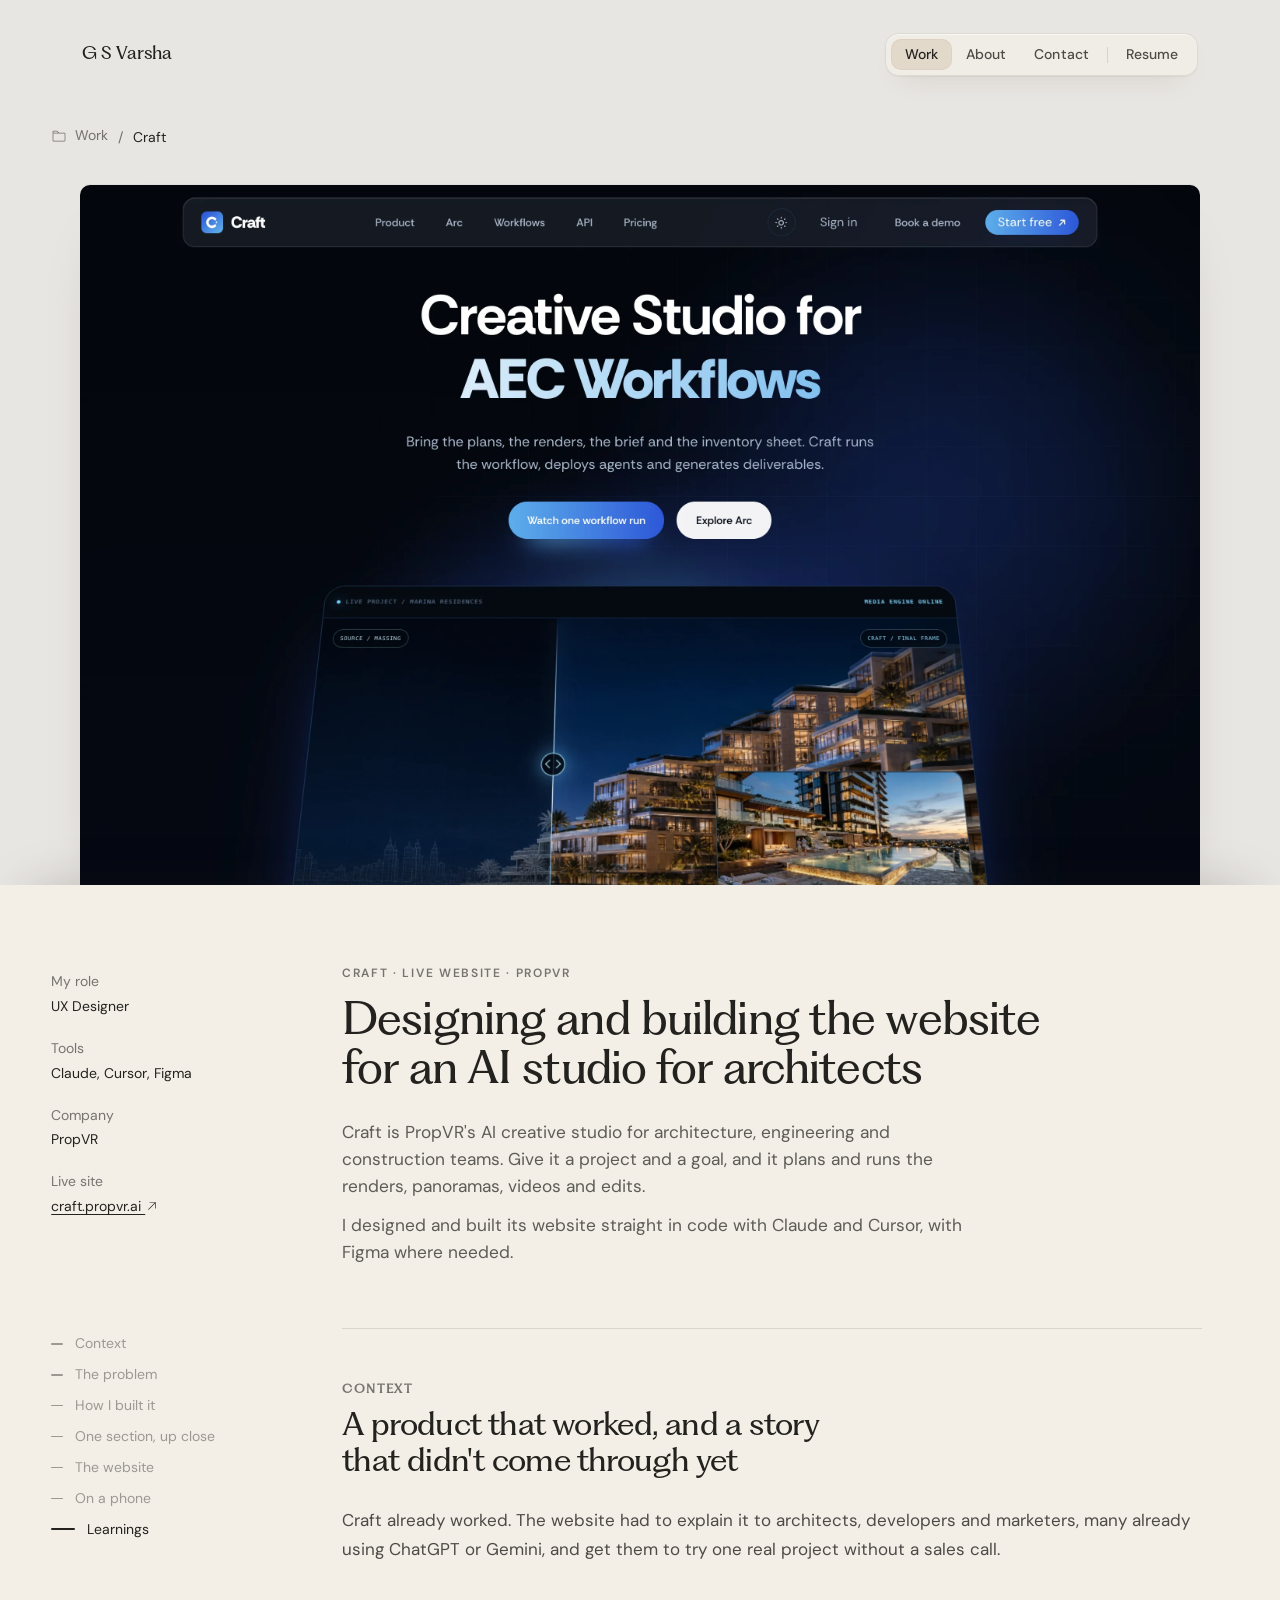
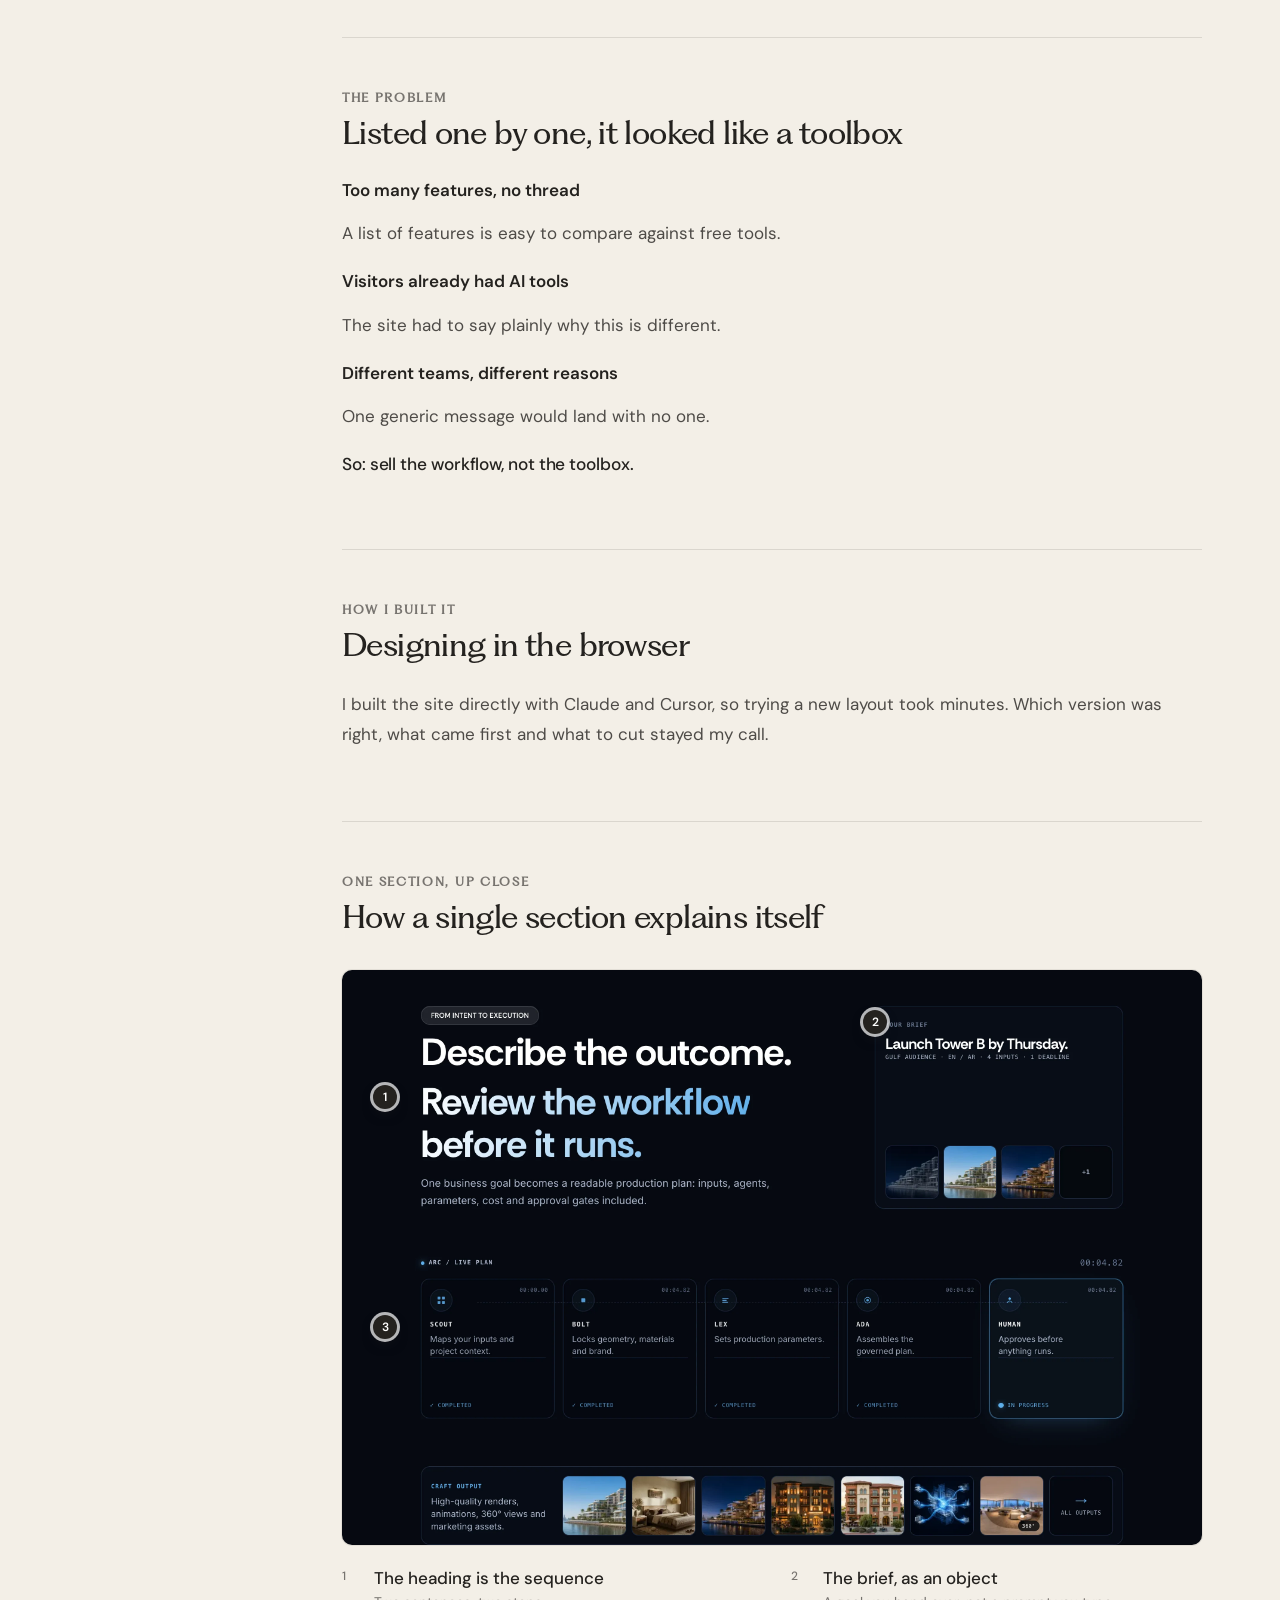
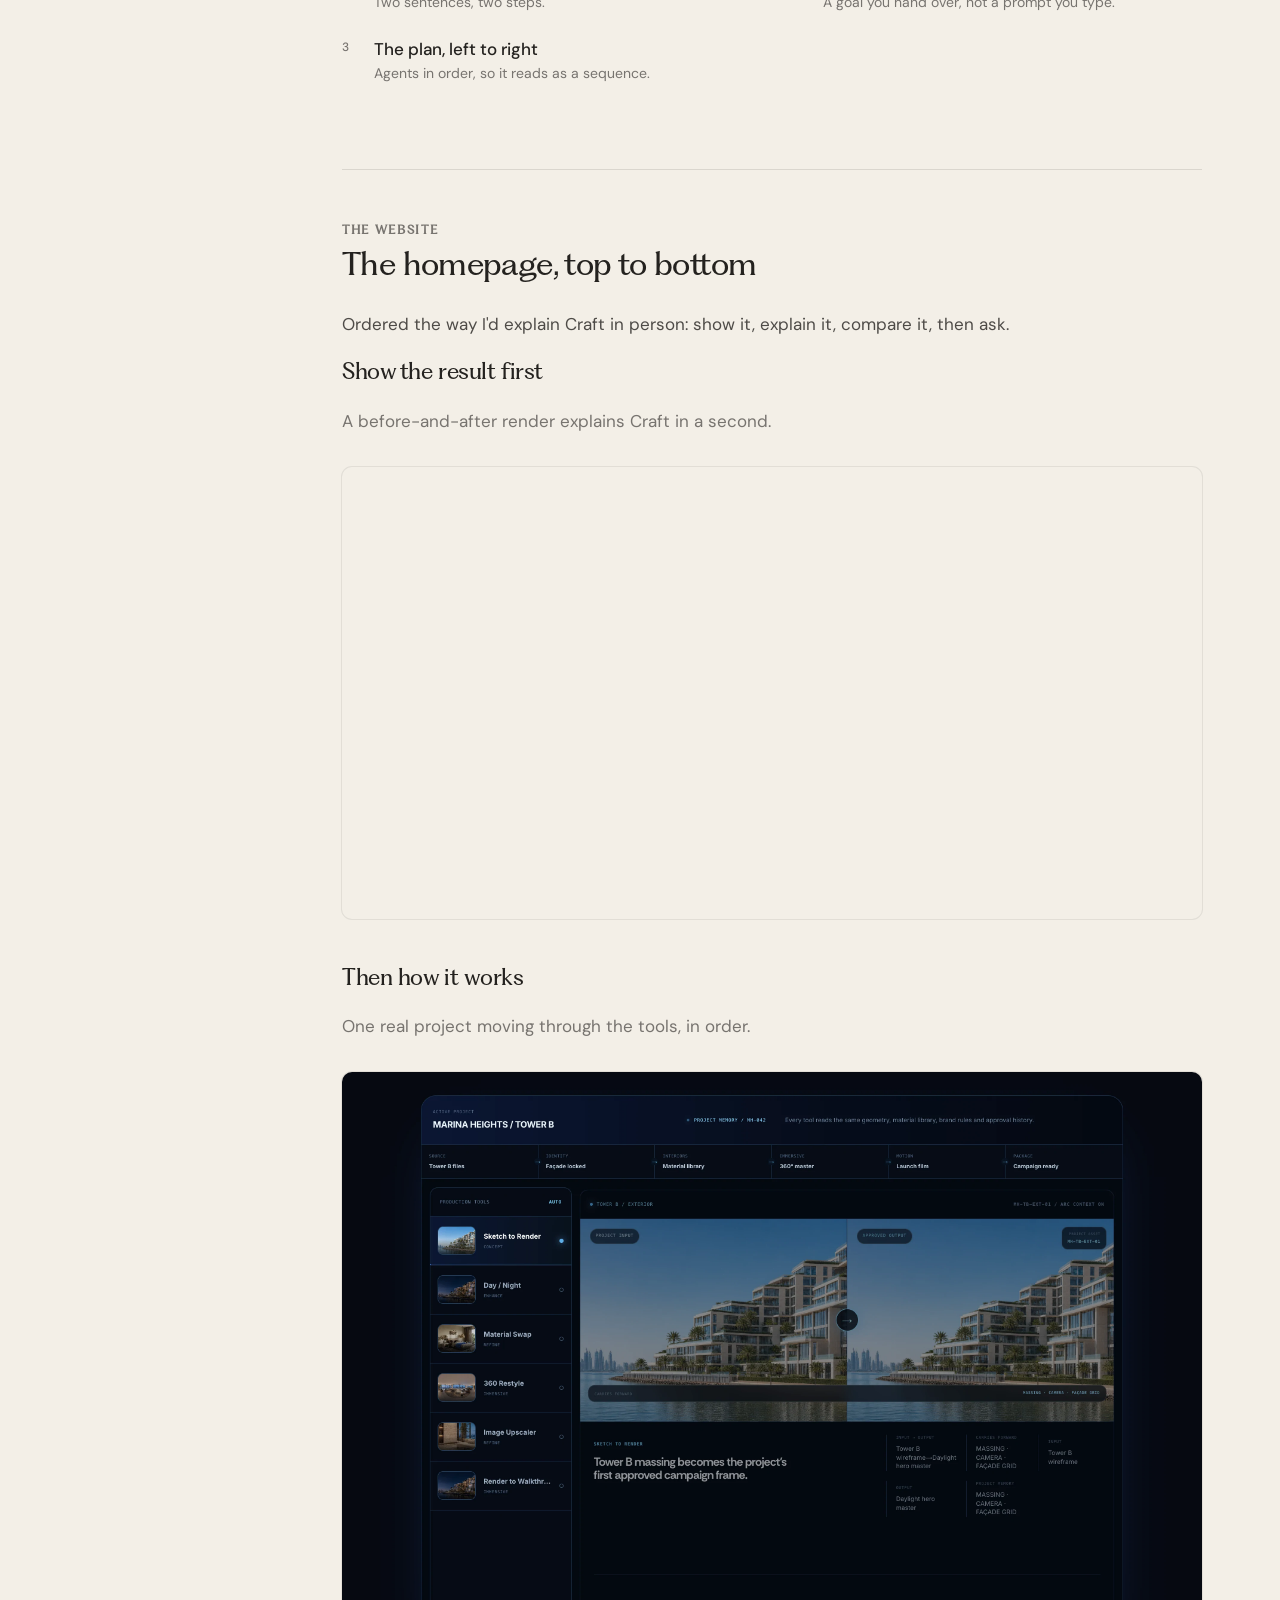
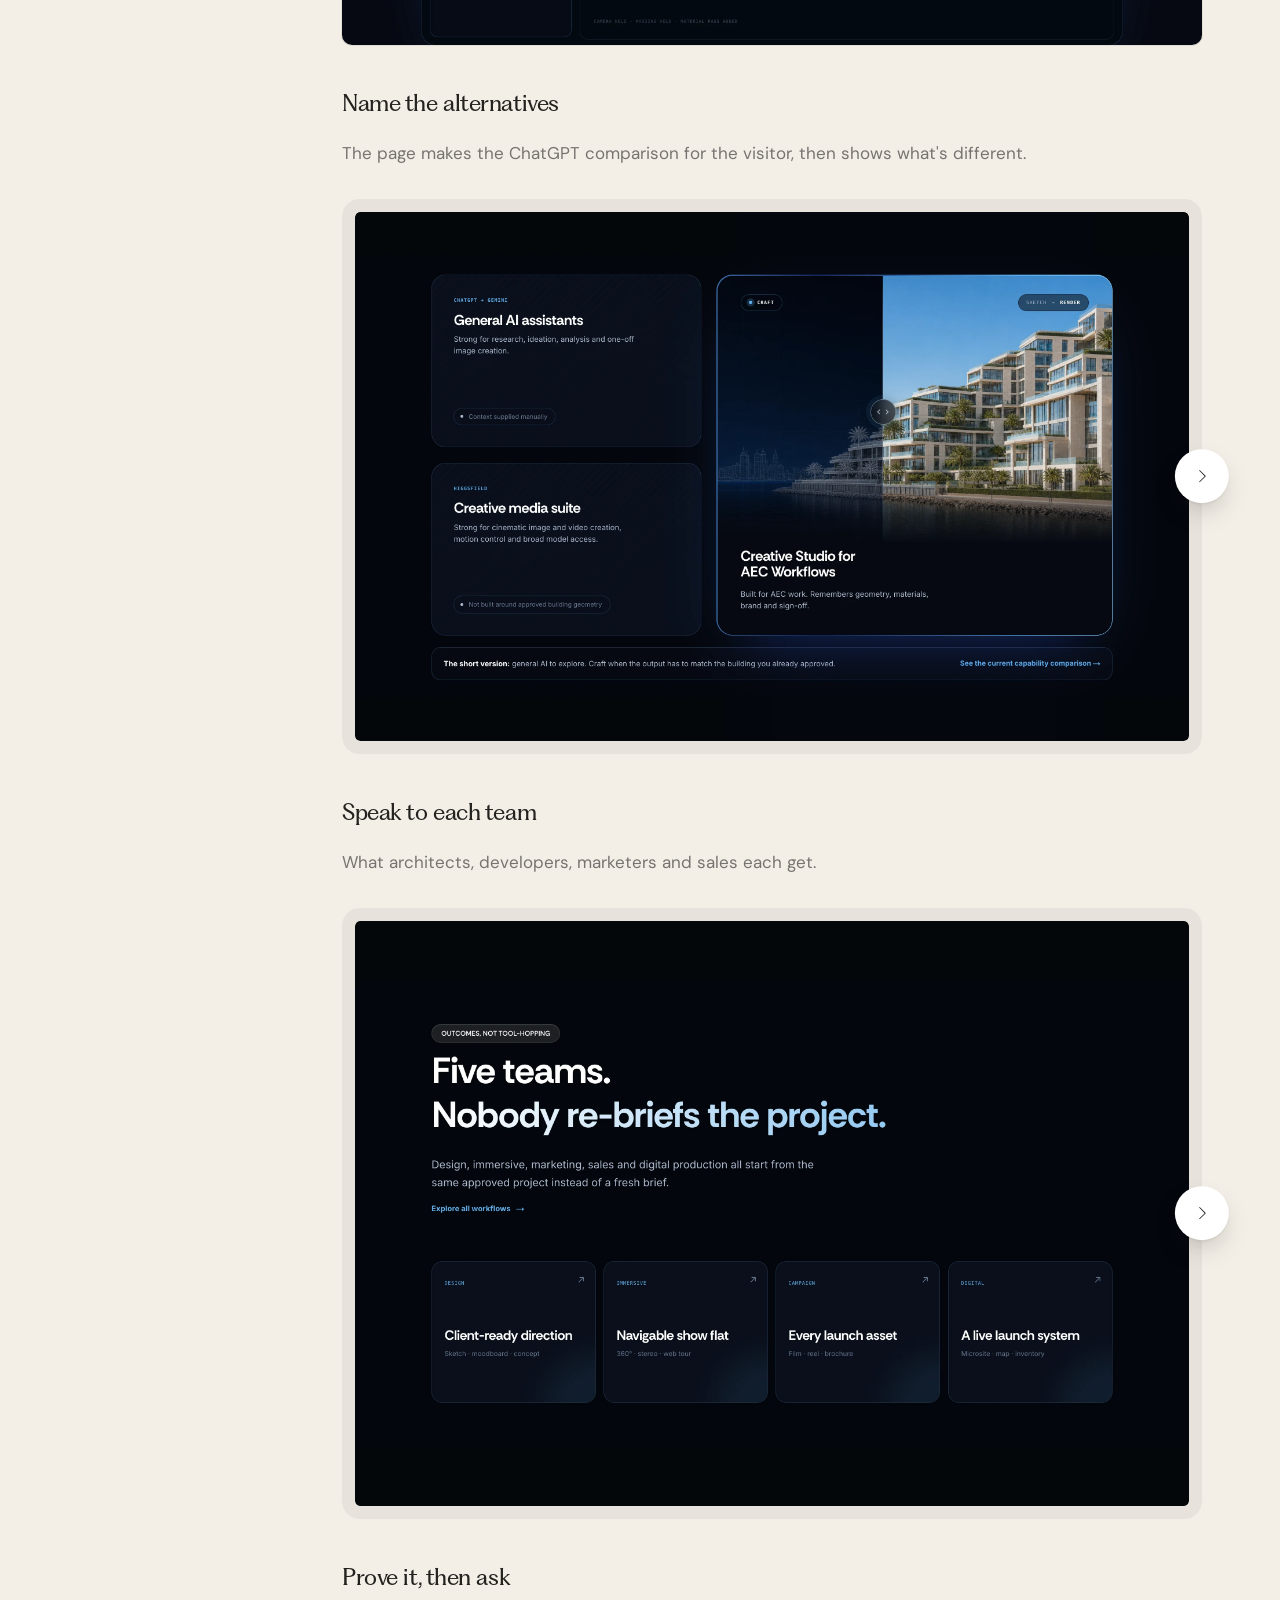
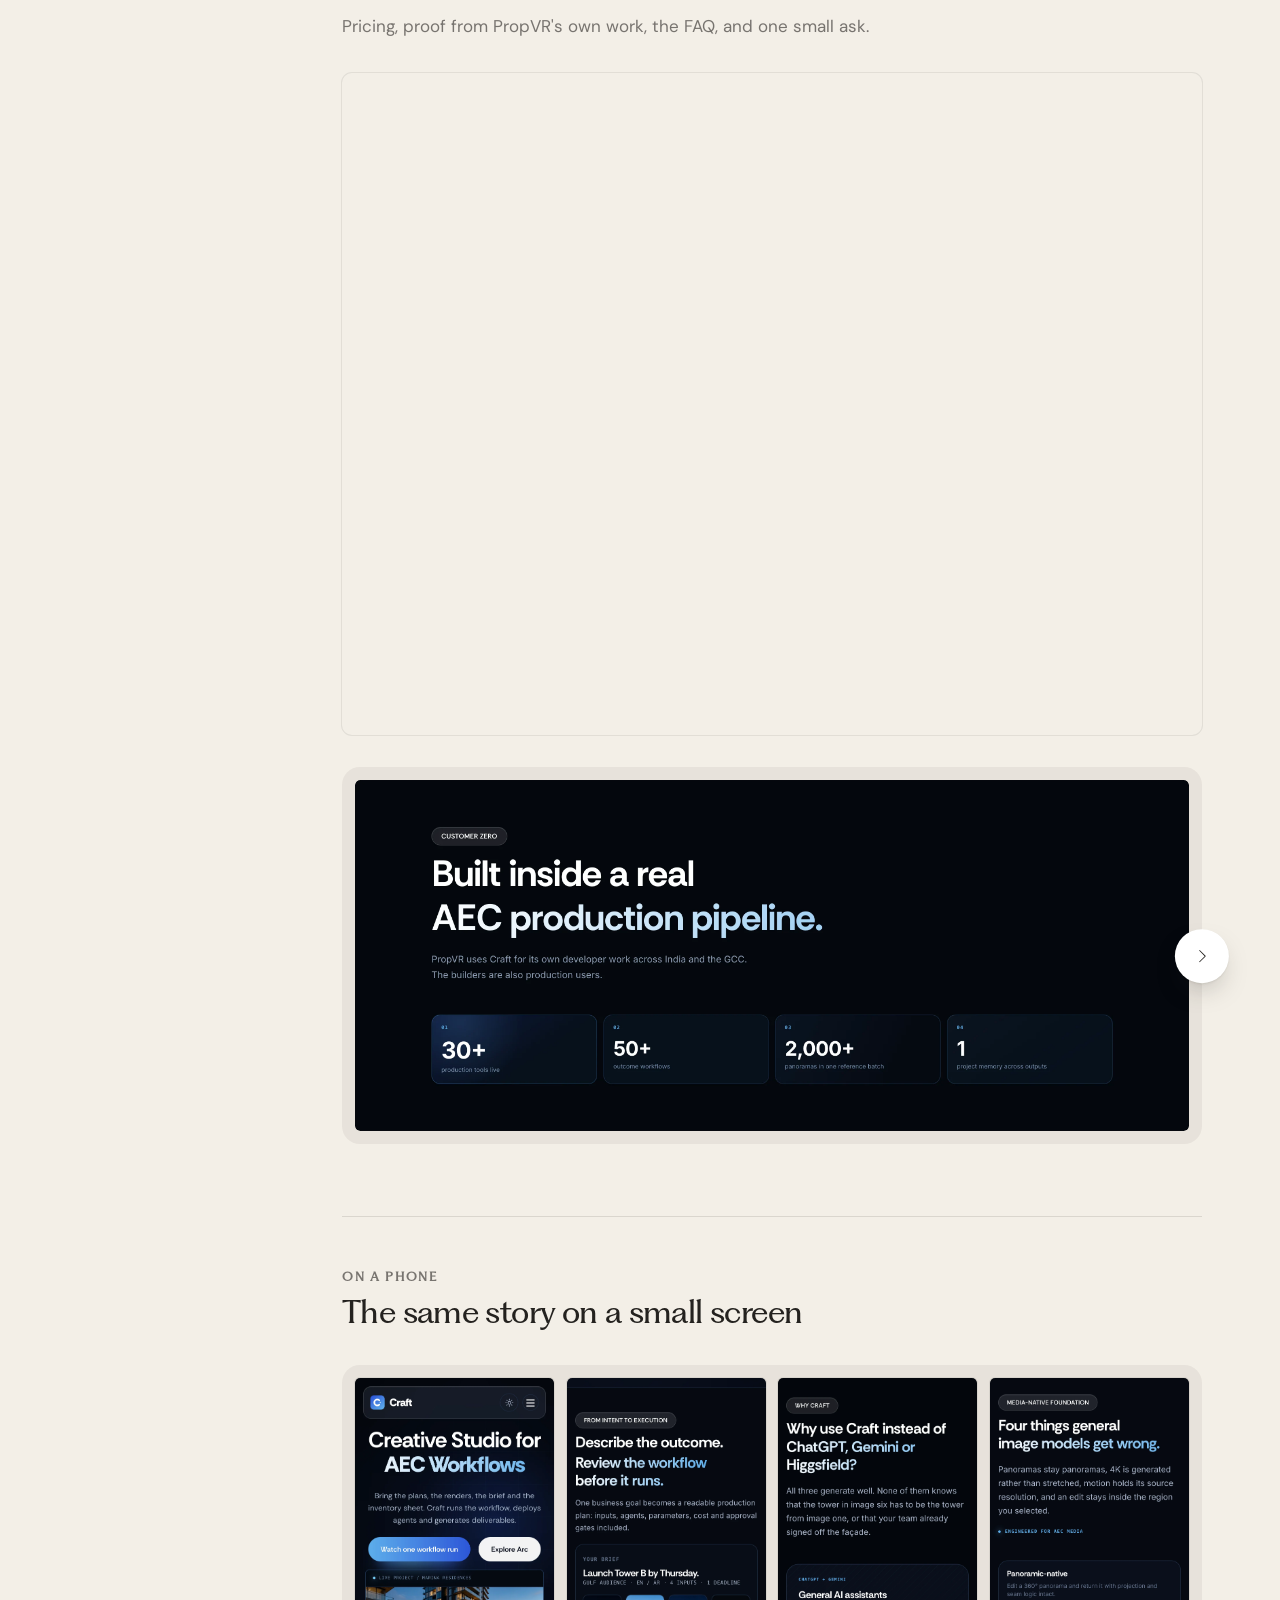
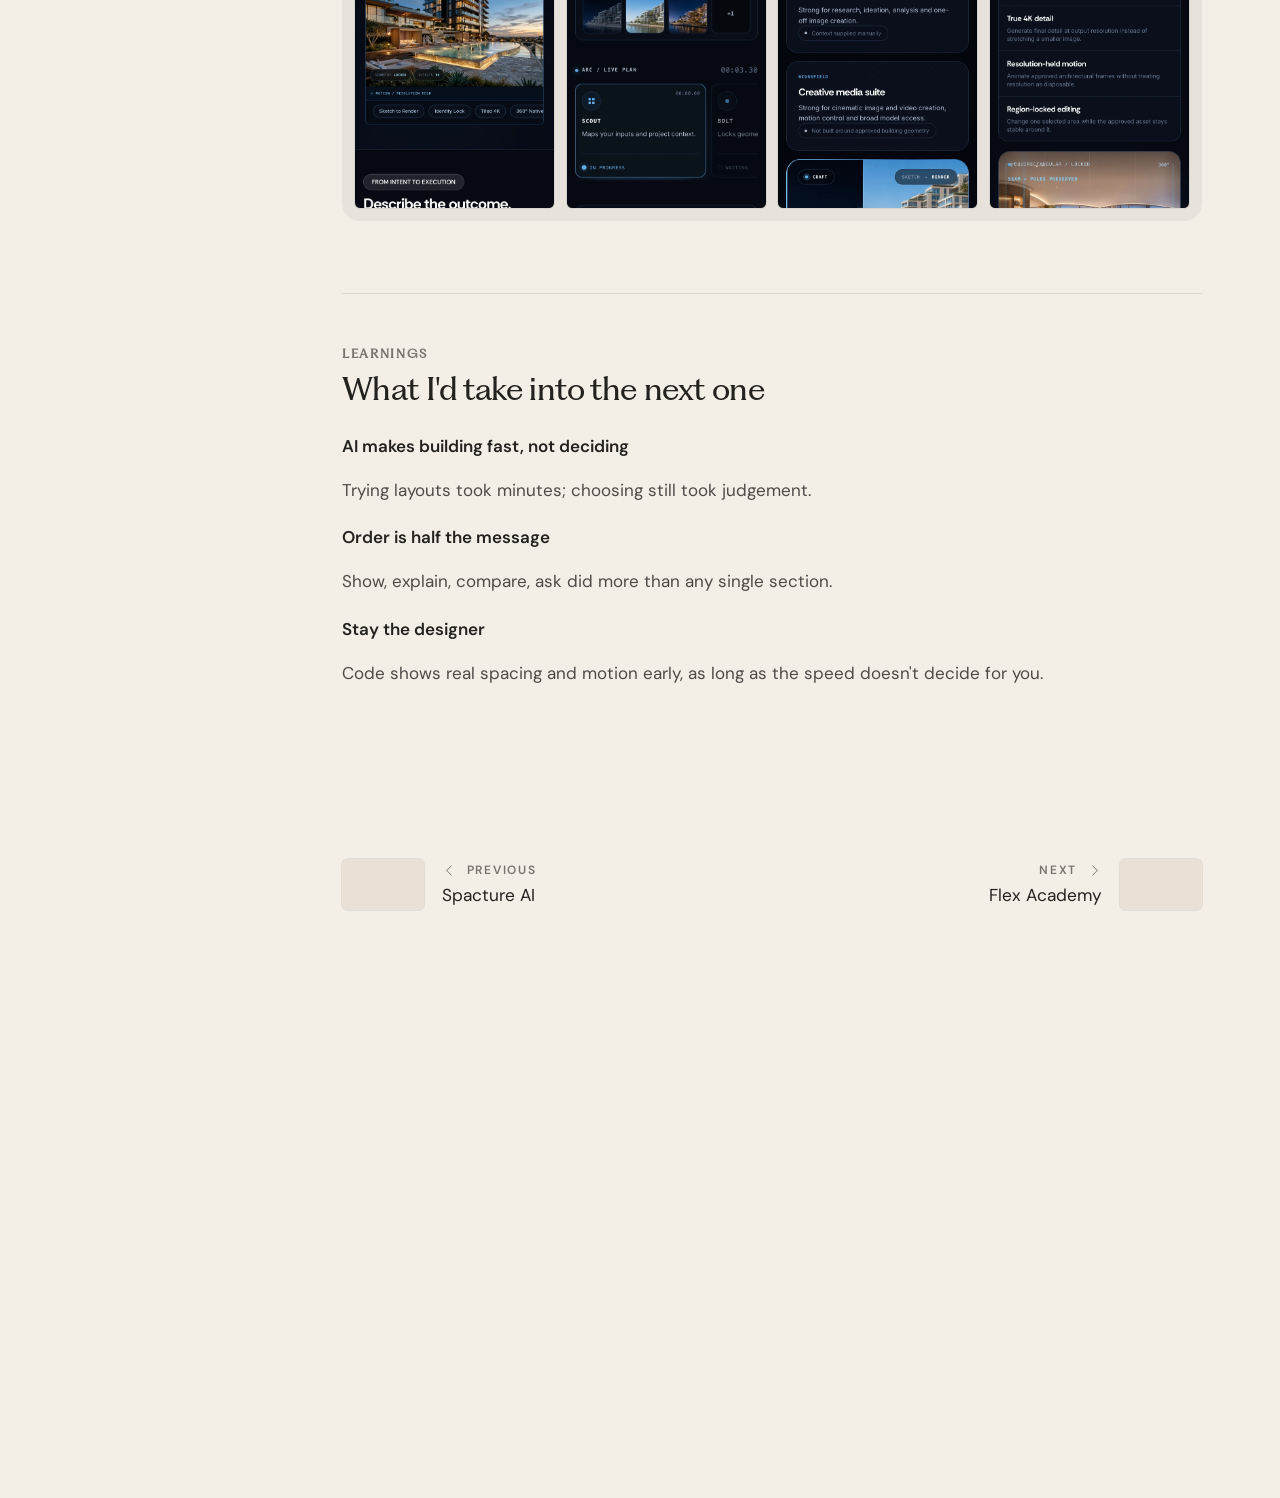
==== commit d629e65d: "changes in icons and added scroll text changed to phosphor icons and added a scroll text after the p" ====
--- a/work/craft.html
+++ b/work/craft.html
@@ -66,7 +66,7 @@
     <div class="cs-hero" style="--r:1.6000">
       <div class="wrap cs-hero__in">
         <nav class="crumbs" aria-label="Breadcrumb">
-          <ol><li><a href="../index.html#work"><svg viewBox="0 0 16 16" fill="none" stroke="currentColor" stroke-width="1.25" stroke-linejoin="round" aria-hidden="true"><path d="M1.8 4.2c0-.7.5-1.2 1.2-1.2h3.3l1.5 1.7H13c.7 0 1.2.5 1.2 1.2v6.4c0 .7-.5 1.2-1.2 1.2H3c-.7 0-1.2-.5-1.2-1.2z"/></svg>Work</a></li><li aria-current="page">Craft</li></ol>
+          <ol><li><a href="../index.html#work"><svg viewBox="0 0 256 256" fill="currentColor" aria-hidden="true" focusable="false"><path d="M216,74H130.49l-27.9-27.9a13.94,13.94,0,0,0-9.9-4.1H40A14,14,0,0,0,26,56V200.62A13.39,13.39,0,0,0,39.38,214H216.89A13.12,13.12,0,0,0,230,200.89V88A14,14,0,0,0,216,74ZM40,54H92.69a2,2,0,0,1,1.41.59L113.51,74H38V56A2,2,0,0,1,40,54ZM218,200.89a1.11,1.11,0,0,1-1.11,1.11H39.38A1.4,1.4,0,0,1,38,200.62V86H216a2,2,0,0,1,2,2Z"/></svg>Work</a></li><li aria-current="page">Craft</li></ol>
         </nav>
         <figure class="plate cs-cover">
           <div class="plate__mat"><img class="plate__img" src="../assets/work/craft/sections/00-cover.webp" alt="Craft homepage: Creative Studio for AEC Workflows, with a before-and-after render comparison" width="2880" height="1800" fetchpriority="high" decoding="async"></div>
@@ -79,7 +79,7 @@
            tools/make-cases.py; a value of None shows "To add".
            Prototype or Figma link: set "figma" there. -->
       <header class="cs-head" data-reveal>
-        <dl class="cs-facts"><div><dt>My role</dt><dd>UX Designer</dd></div><div><dt>Tools</dt><dd>Claude, Cursor, Figma</dd></div><div><dt>Company</dt><dd>PropVR</dd></div><div><dt>Live site</dt><dd><a href="https://craft.propvr.ai/" target="_blank" rel="noopener">craft.propvr.ai <span aria-hidden="true">↗</span><span class="visually-hidden"> (opens in a new tab)</span></a></dd></div></dl>
+        <dl class="cs-facts"><div><dt>My role</dt><dd>UX Designer</dd></div><div><dt>Tools</dt><dd>Claude, Cursor, Figma</dd></div><div><dt>Company</dt><dd>PropVR</dd></div><div><dt>Live site</dt><dd><a href="https://craft.propvr.ai/" target="_blank" rel="noopener">craft.propvr.ai <span aria-hidden="true"><svg class="i-ph" width="1em" height="1em" viewBox="0 0 256 256" fill="currentColor" aria-hidden="true" focusable="false"><path d="M198,64V168a6,6,0,0,1-12,0V78.48L68.24,196.24a6,6,0,0,1-8.48-8.48L177.52,70H88a6,6,0,0,1,0-12H192A6,6,0,0,1,198,64Z"/></svg></span><span class="visually-hidden"> (opens in a new tab)</span></a></dd></div></dl>
         <div class="cs-head__main">
           <p class="tag cs-head__eyebrow">Craft <span aria-hidden="true">·</span> Live website · PropVR</p>
           <h1>Designing and building the website for an AI studio for architects</h1>
@@ -133,7 +133,7 @@
         <figure class="car" style="--ratio:2880 / 1826" aria-roledescription="carousel" aria-label="Why Craft" data-car data-reveal>
           <div class="car__frame">
             <div class="car__track" tabindex="0" data-car-track><div class="car__slide" role="group" aria-roledescription="slide" aria-label="1 of 6" data-cap="Why use Craft instead of ChatGPT, Gemini or Higgsfield?"><img class="car__img" src="../assets/work/craft/sections/04-why.webp" alt="The comparison section: general AI assistants and creative media suites set beside Craft" width="2880" height="1826" loading="lazy" decoding="async"></div><div class="car__slide" role="group" aria-roledescription="slide" aria-label="2 of 6" data-cap="Four agents today. One set of project facts."><img class="car__img" src="../assets/work/craft/sections/05-agents.webp" alt="The agent team section: Ada, the lead agent, coordinating Scout, Bolt, Lex and Forge on one brief" width="2880" height="1826" loading="lazy" decoding="async"></div><div class="car__slide" role="group" aria-roledescription="slide" aria-label="3 of 6" data-cap="Craft is coming to the tools your team already works in."><img class="car__img" src="../assets/work/craft/sections/06-integrations.webp" alt="Plugin cards for AutoCAD, Revit, 3ds Max, Unreal Engine, SketchUp and Maya" width="2880" height="1826" loading="lazy" decoding="async"></div><div class="car__slide" role="group" aria-roledescription="slide" aria-label="4 of 6" data-cap="Four things general image models get wrong."><img class="car__img" src="../assets/work/craft/sections/07-media-a.webp" alt="Four capabilities listed, above panoramic enhancement and generated detail examples" width="2880" height="1824" loading="lazy" decoding="async"></div><div class="car__slide" role="group" aria-roledescription="slide" aria-label="5 of 6" data-cap="Animate the frame, or change one thing and hold everything else."><img class="car__img" src="../assets/work/craft/sections/08-media-b.webp" alt="Motion and region-locked editing examples: a pool render and a bedroom" width="2880" height="1826" loading="lazy" decoding="async"></div><div class="car__slide" role="group" aria-roledescription="slide" aria-label="6 of 6" data-cap="When the tool is missing, Craft will create it. A roadmap feature."><img class="car__img" src="../assets/work/craft/sections/09-forge.webp" alt="The Forge roadmap section" width="2880" height="1826" loading="lazy" decoding="async"></div></div>
-            <button class="car__btn car__btn--prev" type="button" aria-label="Previous screen" data-car-prev disabled><svg viewBox="0 0 8 12" aria-hidden="true"><path d="M6.5 1 1.5 6l5 5" fill="none" stroke="currentColor" stroke-width="1.5"/></svg></button><button class="car__btn car__btn--next" type="button" aria-label="Next screen" data-car-next><svg viewBox="0 0 8 12" aria-hidden="true"><path d="M1.5 1l5 5-5 5" fill="none" stroke="currentColor" stroke-width="1.5"/></svg></button>
+            <button class="car__btn car__btn--prev" type="button" aria-label="Previous screen" data-car-prev disabled><svg viewBox="0 0 256 256" fill="currentColor" aria-hidden="true" focusable="false"><path d="M164.24,203.76a6,6,0,1,1-8.48,8.48l-80-80a6,6,0,0,1,0-8.48l80-80a6,6,0,0,1,8.48,8.48L88.49,128Z"/></svg></button><button class="car__btn car__btn--next" type="button" aria-label="Next screen" data-car-next><svg viewBox="0 0 256 256" fill="currentColor" aria-hidden="true" focusable="false"><path d="M180.24,132.24l-80,80a6,6,0,0,1-8.48-8.48L167.51,128,91.76,52.24a6,6,0,0,1,8.48-8.48l80,80A6,6,0,0,1,180.24,132.24Z"/></svg></button>
           </div>
 
         </figure>
@@ -141,7 +141,7 @@
         <figure class="car" style="--ratio:2880 / 2020" aria-roledescription="carousel" aria-label="Outcomes by team" data-car data-reveal>
           <div class="car__frame">
             <div class="car__track" tabindex="0" data-car-track><div class="car__slide" role="group" aria-roledescription="slide" aria-label="1 of 2" data-cap="Five teams. Nobody re-briefs the project."><img class="car__img" src="../assets/work/craft/sections/10-teams.webp" alt="Outcome cards by team, all starting from the same approved project" width="2880" height="2020" loading="lazy" decoding="async"></div><div class="car__slide" role="group" aria-roledescription="slide" aria-label="2 of 2" data-cap="One project system. A different advantage for every team. Panels for architects, developers, marketers and sales."><img class="car__img" src="../assets/work/craft/sections/11-stakeholders.webp" alt="Expanding panels by team" width="2880" height="2020" loading="lazy" decoding="async"></div></div>
-            <button class="car__btn car__btn--prev" type="button" aria-label="Previous screen" data-car-prev disabled><svg viewBox="0 0 8 12" aria-hidden="true"><path d="M6.5 1 1.5 6l5 5" fill="none" stroke="currentColor" stroke-width="1.5"/></svg></button><button class="car__btn car__btn--next" type="button" aria-label="Next screen" data-car-next><svg viewBox="0 0 8 12" aria-hidden="true"><path d="M1.5 1l5 5-5 5" fill="none" stroke="currentColor" stroke-width="1.5"/></svg></button>
+            <button class="car__btn car__btn--prev" type="button" aria-label="Previous screen" data-car-prev disabled><svg viewBox="0 0 256 256" fill="currentColor" aria-hidden="true" focusable="false"><path d="M164.24,203.76a6,6,0,1,1-8.48,8.48l-80-80a6,6,0,0,1,0-8.48l80-80a6,6,0,0,1,8.48,8.48L88.49,128Z"/></svg></button><button class="car__btn car__btn--next" type="button" aria-label="Next screen" data-car-next><svg viewBox="0 0 256 256" fill="currentColor" aria-hidden="true" focusable="false"><path d="M180.24,132.24l-80,80a6,6,0,0,1-8.48-8.48L167.51,128,91.76,52.24a6,6,0,0,1,8.48-8.48l80,80A6,6,0,0,1,180.24,132.24Z"/></svg></button>
           </div>
 
         </figure>
@@ -153,7 +153,7 @@
         <figure class="car" style="--ratio:2880 / 1212" aria-roledescription="carousel" aria-label="Customer zero" data-car data-reveal>
           <div class="car__frame">
             <div class="car__track" tabindex="0" data-car-track><div class="car__slide" role="group" aria-roledescription="slide" aria-label="1 of 3" data-cap="Built inside a real AEC production pipeline."><img class="car__img" src="../assets/work/craft/sections/13-pipeline.webp" alt="The customer-zero section, with figures from PropVR&#x27;s own production use" width="2880" height="1212" loading="lazy" decoding="async"></div><div class="car__slide" role="group" aria-roledescription="slide" aria-label="2 of 3" data-cap="Questions AEC teams ask before switching."><img class="car__img" src="../assets/work/craft/sections/14-faq.webp" alt="Six questions in a list, from what Craft is to whether project files train shared AI models" width="2880" height="1212" loading="lazy" decoding="async"></div><div class="car__slide" role="group" aria-roledescription="slide" aria-label="3 of 3" data-cap="Run one real project through the system."><img class="car__img" src="../assets/work/craft/sections/15-close.webp" alt="The closing call to action above the footer" width="2880" height="1212" loading="lazy" decoding="async"></div></div>
-            <button class="car__btn car__btn--prev" type="button" aria-label="Previous screen" data-car-prev disabled><svg viewBox="0 0 8 12" aria-hidden="true"><path d="M6.5 1 1.5 6l5 5" fill="none" stroke="currentColor" stroke-width="1.5"/></svg></button><button class="car__btn car__btn--next" type="button" aria-label="Next screen" data-car-next><svg viewBox="0 0 8 12" aria-hidden="true"><path d="M1.5 1l5 5-5 5" fill="none" stroke="currentColor" stroke-width="1.5"/></svg></button>
+            <button class="car__btn car__btn--prev" type="button" aria-label="Previous screen" data-car-prev disabled><svg viewBox="0 0 256 256" fill="currentColor" aria-hidden="true" focusable="false"><path d="M164.24,203.76a6,6,0,1,1-8.48,8.48l-80-80a6,6,0,0,1,0-8.48l80-80a6,6,0,0,1,8.48,8.48L88.49,128Z"/></svg></button><button class="car__btn car__btn--next" type="button" aria-label="Next screen" data-car-next><svg viewBox="0 0 256 256" fill="currentColor" aria-hidden="true" focusable="false"><path d="M180.24,132.24l-80,80a6,6,0,0,1-8.48-8.48L167.51,128,91.76,52.24a6,6,0,0,1,8.48-8.48l80,80A6,6,0,0,1,180.24,132.24Z"/></svg></button>
           </div>
 
         </figure>
@@ -172,8 +172,8 @@
         <div class="point" data-reveal><h3>Stay the designer</h3><p>Code shows real spacing and motion early, as long as the speed doesn&#x27;t decide for you.</p></div>
       </section>
       <nav class="cs-pager" aria-label="More projects" data-reveal>
-        <a class="cs-pager__link cs-pager__link--prev" href="spacture-ai.html" rel="prev"><span class="cs-pager__pic"><img class="" src="../assets/projects/spacture-thumb.webp" alt="" width="1536" height="1024" loading="lazy" decoding="async"></span><span class="cs-pager__text"><span class="tag cs-pager__label"><svg viewBox="0 0 8 12" aria-hidden="true"><path d="M6.5 1 1.5 6l5 5" fill="none" stroke="currentColor" stroke-width="1.5"/></svg> Previous</span><span class="cs-pager__name">Spacture AI</span></span></a>
-        <a class="cs-pager__link cs-pager__link--next" href="flex-academy.html" rel="next"><span class="cs-pager__text"><span class="tag cs-pager__label">Next <svg viewBox="0 0 8 12" aria-hidden="true"><path d="M1.5 1l5 5-5 5" fill="none" stroke="currentColor" stroke-width="1.5"/></svg></span><span class="cs-pager__name">Flex Academy</span></span><span class="cs-pager__pic"><img class="" src="../assets/projects/flex-thumb.webp" alt="" width="1536" height="1024" loading="lazy" decoding="async"></span></a>
+        <a class="cs-pager__link cs-pager__link--prev" href="spacture-ai.html" rel="prev"><span class="cs-pager__pic"><img class="" src="../assets/projects/spacture-thumb.webp" alt="" width="1536" height="1024" loading="lazy" decoding="async"></span><span class="cs-pager__text"><span class="tag cs-pager__label"><svg viewBox="0 0 256 256" fill="currentColor" aria-hidden="true" focusable="false"><path d="M164.24,203.76a6,6,0,1,1-8.48,8.48l-80-80a6,6,0,0,1,0-8.48l80-80a6,6,0,0,1,8.48,8.48L88.49,128Z"/></svg> Previous</span><span class="cs-pager__name">Spacture AI</span></span></a>
+        <a class="cs-pager__link cs-pager__link--next" href="flex-academy.html" rel="next"><span class="cs-pager__text"><span class="tag cs-pager__label">Next <svg viewBox="0 0 256 256" fill="currentColor" aria-hidden="true" focusable="false"><path d="M180.24,132.24l-80,80a6,6,0,0,1-8.48-8.48L167.51,128,91.76,52.24a6,6,0,0,1,8.48-8.48l80,80A6,6,0,0,1,180.24,132.24Z"/></svg></span><span class="cs-pager__name">Flex Academy</span></span><span class="cs-pager__pic"><img class="" src="../assets/projects/flex-thumb.webp" alt="" width="1536" height="1024" loading="lazy" decoding="async"></span></a>
       </nav>
       </div>
       </div>
@@ -218,7 +218,7 @@
               <span class="fchip__b" aria-hidden="true" data-email-text></span>
             </a>
             <a class="fchip" data-link="resume" aria-label="Resume">
-              <svg viewBox="0 0 24 24" width="20" height="20" aria-hidden="true" focusable="false"><path fill="none" stroke="currentColor" stroke-width="1.6" stroke-linejoin="round" d="M6 3h8l4 4v14H6z"/><path fill="none" stroke="currentColor" stroke-width="1.6" stroke-linecap="round" d="M14 3v4h4M9 12h6M9 15.5h6"/></svg>
+              <svg viewBox="0 0 256 256" fill="currentColor" aria-hidden="true" focusable="false" width="20" height="20"><path d="M212.24,83.76l-56-56A6,6,0,0,0,152,26H56A14,14,0,0,0,42,40V216a14,14,0,0,0,14,14H200a14,14,0,0,0,14-14V88A6,6,0,0,0,212.24,83.76ZM158,46.48,193.52,82H158ZM200,218H56a2,2,0,0,1-2-2V40a2,2,0,0,1,2-2h90V88a6,6,0,0,0,6,6h50V216A2,2,0,0,1,200,218Zm-34-82a6,6,0,0,1-6,6H96a6,6,0,0,1,0-12h64A6,6,0,0,1,166,136Zm0,32a6,6,0,0,1-6,6H96a6,6,0,0,1,0-12h64A6,6,0,0,1,166,168Z"/></svg>
             </a>
           </div>
         </div>
@@ -250,7 +250,7 @@
       <div class="rally__card">
         <header class="rally__head">
           <h2 class="rally__title" id="rally-title">One quick rally?</h2>
-          <button class="rally__close" type="button" aria-label="Close the game" data-close>Close <span aria-hidden="true">×</span></button>
+          <button class="rally__close" type="button" aria-label="Close the game" data-close>Close <span aria-hidden="true"><svg class="i-ph" width="1em" height="1em" viewBox="0 0 256 256" fill="currentColor" aria-hidden="true" focusable="false"><path d="M204.24,195.76a6,6,0,1,1-8.48,8.48L128,136.49,60.24,204.24a6,6,0,0,1-8.48-8.48L119.51,128,51.76,60.24a6,6,0,0,1,8.48-8.48L128,119.51l67.76-67.75a6,6,0,0,1,8.48,8.48L136.49,128Z"/></svg></span></button>
         </header>
 
         <div class="rally__game" tabindex="-1" aria-describedby="rally-help" data-game>
--- a/css/base.css
+++ b/css/base.css
@@ -423,4 +423,6 @@
 /* the arrows and crosses in round buttons: drawn, not typed, so every one
    is the same size whatever the font (gallery, music, cards) */
 .icon { display: block; width: 18px; height: 18px; }
-
+/* icons beside words (Phosphor Light, inline SVG): one glyph's size */
+.i-ph { display: inline-block; flex: none; width: 1em; height: 1em; vertical-align: -0.14em; }
+
--- a/css/projects.css
+++ b/css/projects.css
@@ -194,7 +194,7 @@
   white-space: nowrap;
 }
 .card3--locked:hover .card3__shackle,
-.card3--locked:focus-visible .card3__shackle { translate: 0 -1.6px; }
+.card3--locked:focus-visible .card3__shackle { translate: 0 -34px; }
 
 /* ---------- the notes and the project index ---------- */
 
@@ -553,6 +553,9 @@
   .work-row .work__cards .card3 { flex-basis: 82vw; }
 
   .work-row .work__dots { display: flex; justify-content: center; gap: 6px; margin-top: 6px; }
+  /* no drop shadow: the row scrolls sideways, which clips it to a hard
+     grey edge under the cards */
+  .work-row .card3__body { box-shadow: 0 0 0 1px rgba(36, 34, 31, 0.07); }
   /* with the hero's handover: one full screen of paper, the gallery in its
      middle, so nothing of the laptop shows through under the row */
   .motion.work-row:not(.work-rowdrive) .work__stage {
@@ -660,7 +663,7 @@
 /* the lock opens as the card does */
 .keycard__shackle { transform-box: fill-box; transform-origin: 100% 100%; }
 .keycard[open] .keycard__shackle { animation: keycard-unlock 0.6s var(--ease-out) 0.25s both; }
-@keyframes keycard-unlock { to { transform: translateY(-1.8px) rotate(24deg); } }
+@keyframes keycard-unlock { to { transform: translateY(-38px) rotate(24deg); } }
 .keycard__title {
   font-family: var(--display);
   font-weight: 400;
@@ -690,5 +693,47 @@
 .keycard a:focus-visible, .keycard button:focus-visible { outline: 2px solid var(--terra); outline-offset: 2px; }
 @media (prefers-reduced-motion: reduce) {
   .keycard[open], .keycard[open]::backdrop { animation: none; }
-  .keycard[open] .keycard__shackle { animation: none; transform: translateY(-1.8px) rotate(24deg); }
-}
+  .keycard[open] .keycard__shackle { animation: none; transform: translateY(-38px) rotate(24deg); }
+}
+
+/* ---------- "Scroll down": the page goes on below ----------
+   Shown once the last project is in focus (data-end, js/projects.js). The
+   words stay still; only the thin arrow drifts down and back. On roomy
+   screens it sits at the foot of the stage; in the row (tablets, phones)
+   it follows the dots. */
+.work__hint {
+  display: flex;
+  flex-direction: column;
+  align-items: center;
+  gap: 8px;
+  margin: 22px auto 0;
+  font-size: var(--t-small);
+  line-height: 1;
+  color: #24221F;
+  text-align: center;
+  pointer-events: none;
+  opacity: 0;
+  visibility: hidden;
+  transition: opacity 0.4s ease, visibility 0s linear 0.4s;
+}
+.work[data-end] .work__hint {
+  opacity: 1;
+  visibility: visible;
+  transition: opacity 0.5s ease 0.15s, visibility 0s;
+}
+.work__hint-arrow { display: block; width: 14px; height: 14px; }
+.work[data-end] .work__hint-arrow { animation: work-hint 1.5s ease-in-out infinite; }
+@keyframes work-hint {
+  0%, 100% { transform: translateY(0); }
+  50% { transform: translateY(6px); }
+}
+.work-live .work__hint {
+  position: absolute;
+  left: 0;
+  right: 0;
+  bottom: clamp(24px, 4.5svh, 44px);
+  margin: 0;
+}
+@media (prefers-reduced-motion: reduce) {
+  .work[data-end] .work__hint-arrow { animation: none; }
+}
--- a/css/case.css
+++ b/css/case.css
@@ -72,12 +72,29 @@
   z-index: 0;
   padding-top: var(--top);
   background: #E8E6E2;
+  /* the cover's shadow stays inside the band: at the page's end the band is
+     still pinned behind the content, and its shadow would show above the
+     footer */
+  overflow: hidden;
 }
 .cs-sheet {
   position: relative;
   z-index: 1;
   background: var(--paper);
   box-shadow: 0 -24px 48px -32px rgba(36, 34, 31, 0.28);
+}
+/* at the page's end the pinned hero's bottom edge meets the sheet's; on
+   phones (fractional pixel ratios) a hair of the cover can show under it as
+   a dark line, so the sheet's paper reaches a few pixels further down, into
+   the footer's own paper */
+.cs-sheet::after {
+  content: "";
+  position: absolute;
+  left: 0;
+  right: 0;
+  top: 100%;
+  height: 4px;
+  background: var(--paper);
 }
 .cs-hero__in { display: grid; gap: var(--gap); }
 .cs-hero .crumbs a:hover { color: var(--ink); }
@@ -513,7 +530,7 @@
   box-shadow: 0 1px 2px rgba(36, 34, 31, 0.08), 0 12px 28px -10px rgba(36, 34, 31, 0.35);
   transition: scale 0.35s var(--ease-out), opacity 0.3s ease;
 }
-.car__btn svg { width: 9px; height: 14px; }
+.car__btn svg { width: 18px; height: 18px; }
 .car__btn--prev { left: 0; translate: -50% -50%; }
 .car__btn--next { right: 0; translate: 50% -50%; }
 .car__btn:hover { scale: 1.06; }
@@ -522,11 +539,16 @@
 .car__btn:focus-visible { outline: 2px solid var(--terra); outline-offset: 3px; }
 .car__count { margin-right: 12px; color: var(--muted); font-variant-numeric: tabular-nums; }
 
-/* versions in order, with arrows between */
+/* versions in order, with arrows between (Phosphor's arrow-right, as a mask) */
+:root { --ph-arrow: url("data:image/svg+xml,%3Csvg%20xmlns=%22http://www.w3.org/2000/svg%22%20viewBox=%220%200%20256%20256%22%3E%3Cpath%20d=%22M220.24,132.24l-72,72a6,6,0,0,1-8.48-8.48L201.51,134H40a6,6,0,0,1,0-12H201.51L139.76,60.24a6,6,0,0,1,8.48-8.48l72,72A6,6,0,0,1,220.24,132.24Z%22/%3E%3C/svg%3E"); }
 .seq { display: grid; grid-template-columns: repeat(var(--n, 4), minmax(0, 1fr)); gap: clamp(10px, 1.4vw, 20px); }
 .seq .plate { position: relative; }
 .seq .plate + .plate::before {
-  content: "→";
+  content: "";
+  height: 1em;
+  background-color: currentColor;
+  -webkit-mask: var(--ph-arrow) center / 1em 1em no-repeat;
+  mask: var(--ph-arrow) center / 1em 1em no-repeat;
   position: absolute;
   left: calc(-1 * clamp(10px, 1.4vw, 20px));
   top: 30%;
@@ -575,7 +597,11 @@
 }
 .flow li { position: relative; display: flex; flex-direction: column; gap: 4px; min-width: 0; }
 .flow li + li::before {
-  content: "→";
+  content: "";
+  height: 1em;
+  background-color: currentColor;
+  -webkit-mask: var(--ph-arrow) center / 1em 1em no-repeat;
+  mask: var(--ph-arrow) center / 1em 1em no-repeat;
   position: absolute;
   left: -26px;
   top: 2px;
@@ -600,8 +626,13 @@
 }
 .funnel__col { position: relative; display: flex; flex-direction: column; gap: 10px; }
 .funnel__col + .funnel__col::before {
-  content: "→";
+  content: "";
+  height: 1em;
+  background-color: currentColor;
+  -webkit-mask: var(--ph-arrow) center / 1em 1em no-repeat;
+  mask: var(--ph-arrow) center / 1em 1em no-repeat;
   position: absolute;
+  width: 1em;
   left: -20px;
   top: 50%;
   translate: 0 -50%;
@@ -636,7 +667,7 @@
 .cs-pager__text { display: grid; gap: 6px; min-width: 0; }
 .cs-pager__label { display: inline-flex; align-items: center; gap: 10px; color: var(--muted); }
 .cs-pager__link--next .cs-pager__label { justify-content: flex-end; }
-.cs-pager__label svg { width: 7px; height: 11px; transition: transform 0.35s var(--ease-out); }
+.cs-pager__label svg { width: 15px; height: 15px; transition: transform 0.35s var(--ease-out); }
 .cs-pager__name { font-size: var(--t-lead); line-height: 1.3; transition: color 0.3s ease; }
 .cs-pager__pic { flex: none; overflow: hidden; width: clamp(72px, 6.4vw, 96px); aspect-ratio: 16 / 10; border-radius: 6px; background: #E9E1D5; box-shadow: var(--frame); }
 .cs-pager__pic img { display: block; width: 100%; height: 100%; object-fit: cover; transition: scale 0.9s var(--ease-out); }
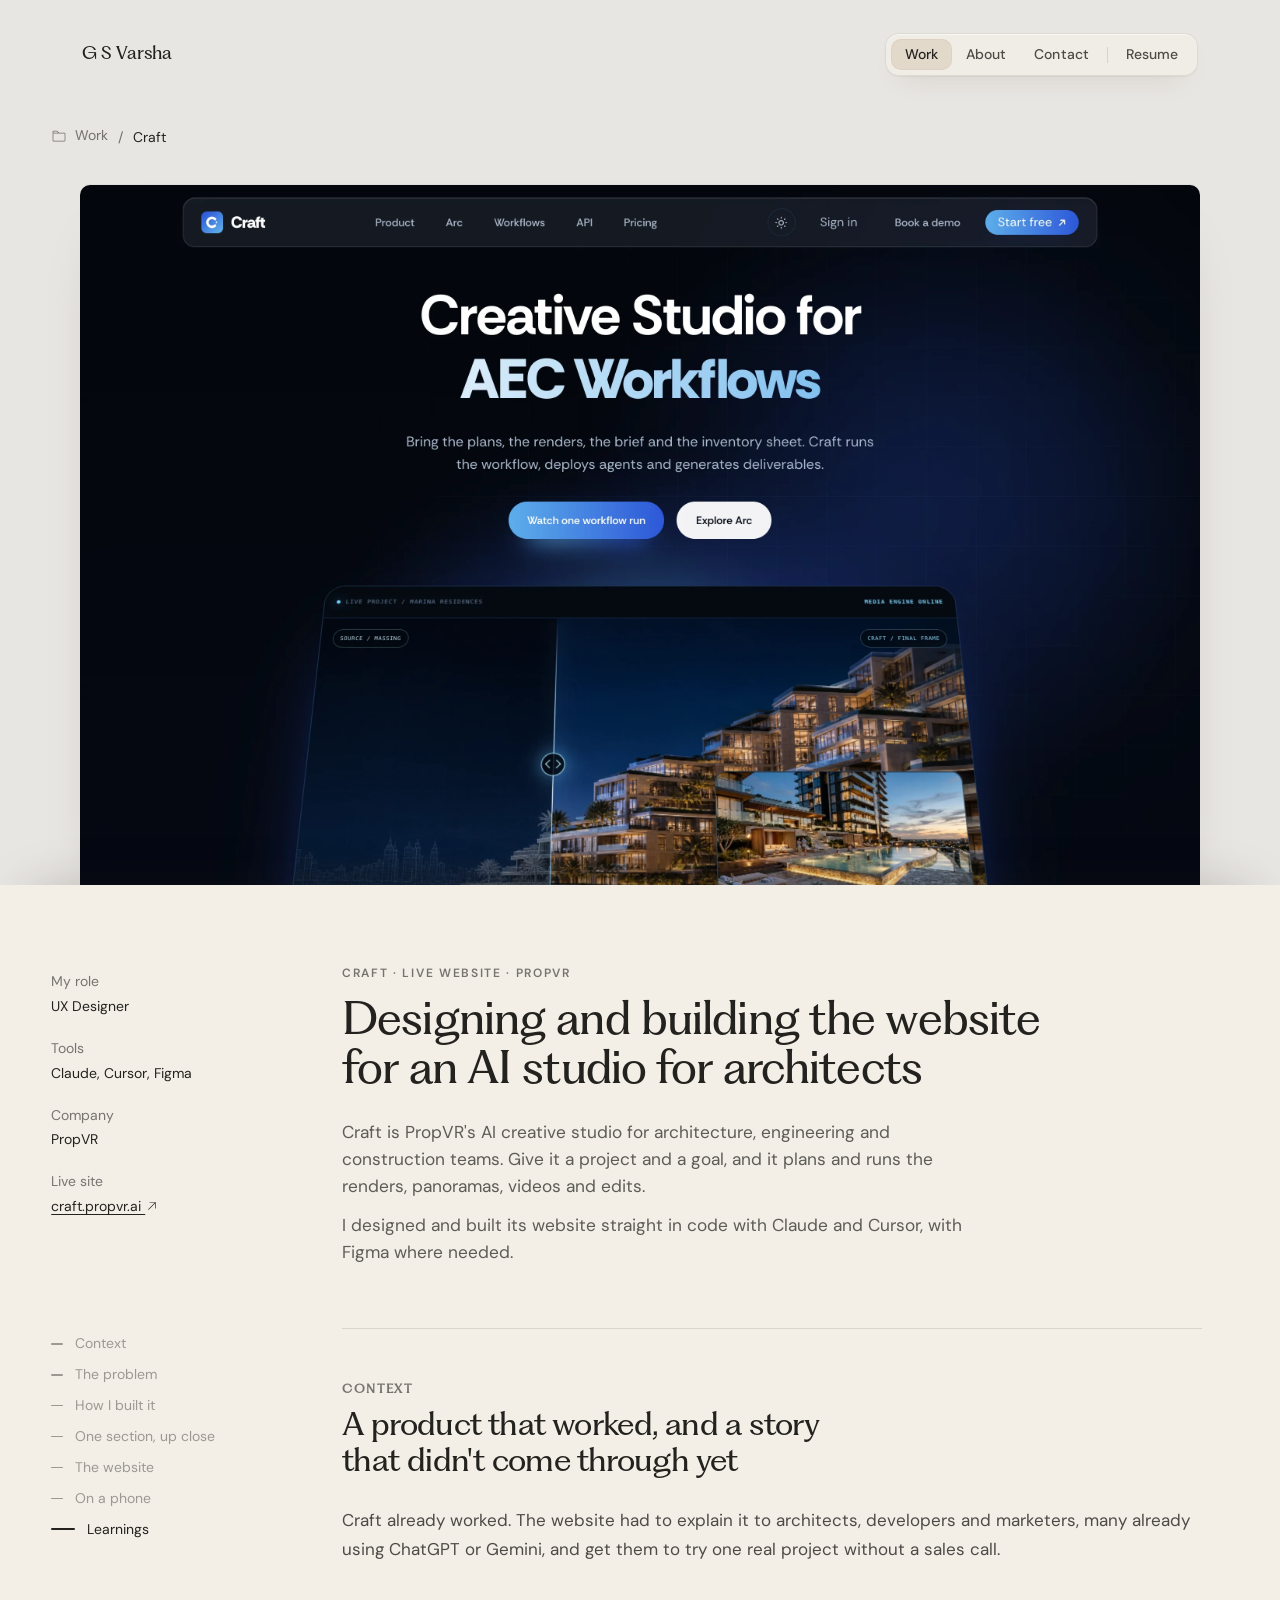
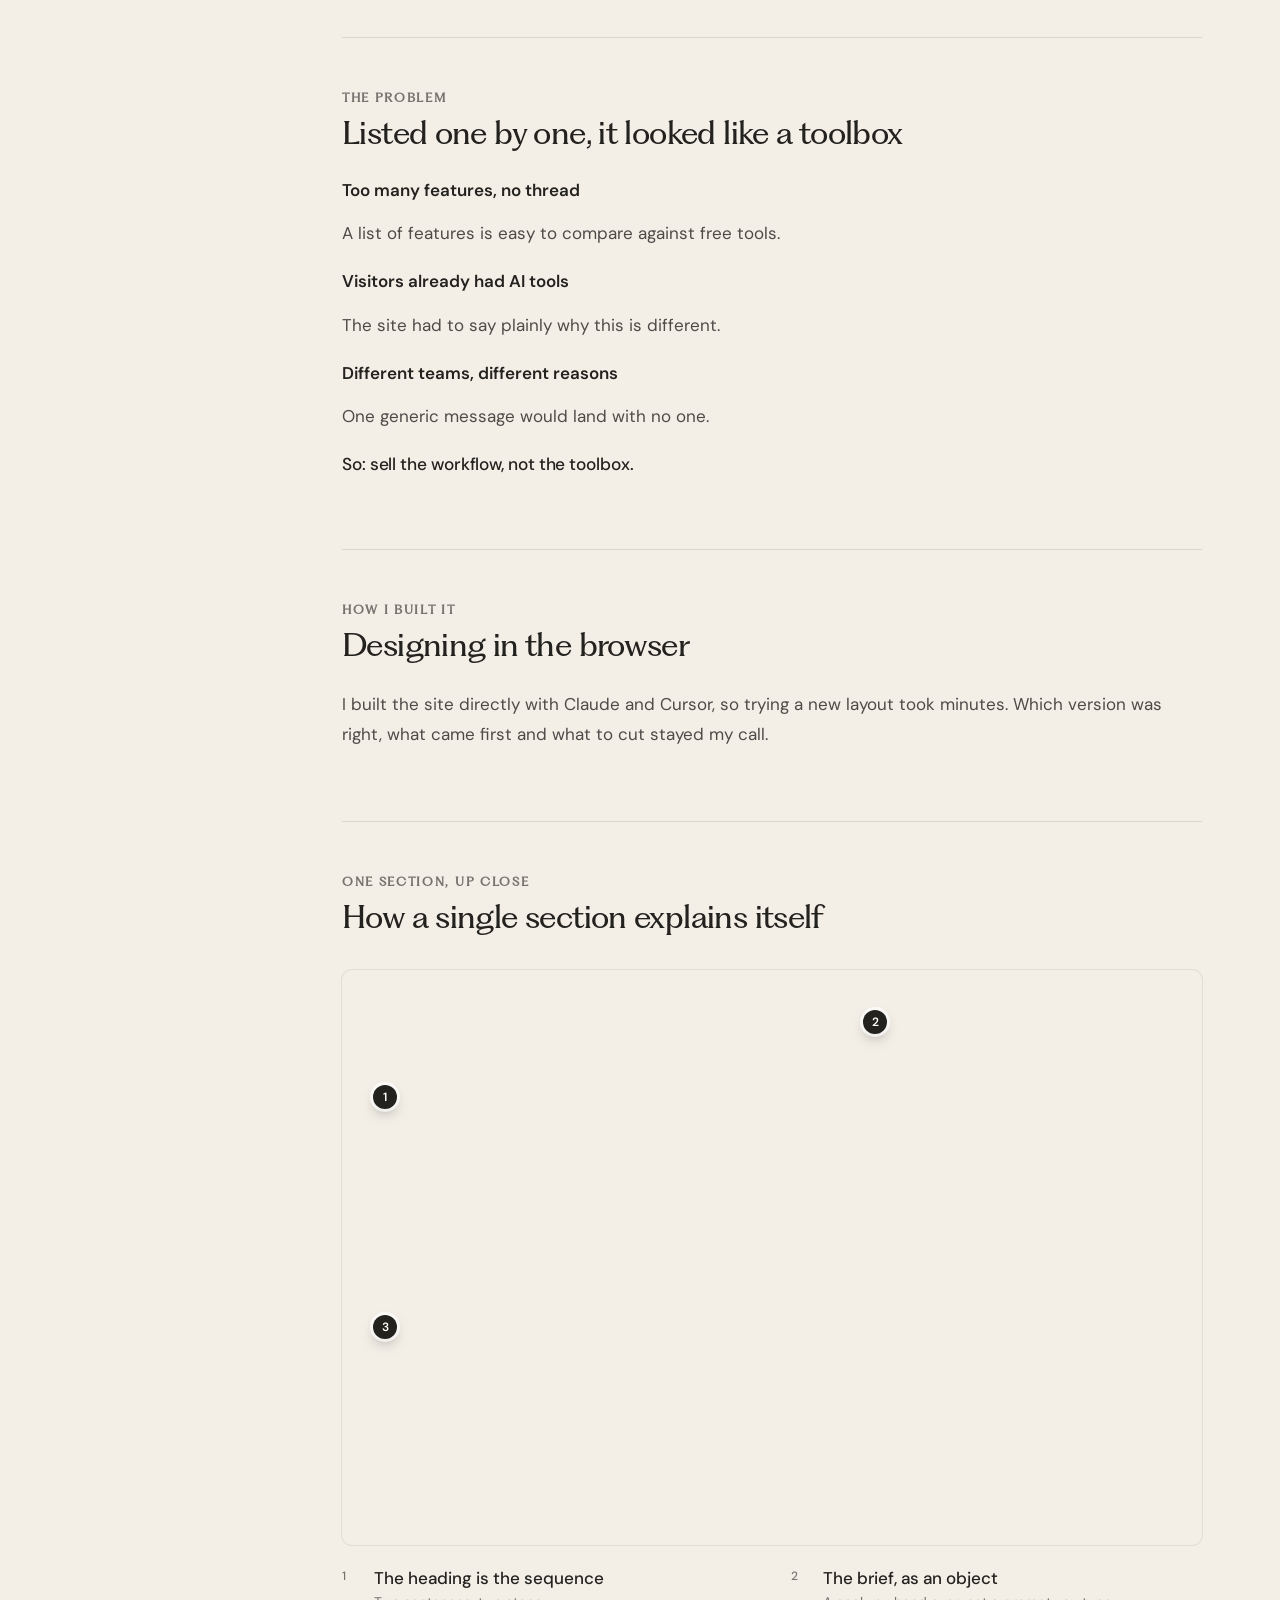
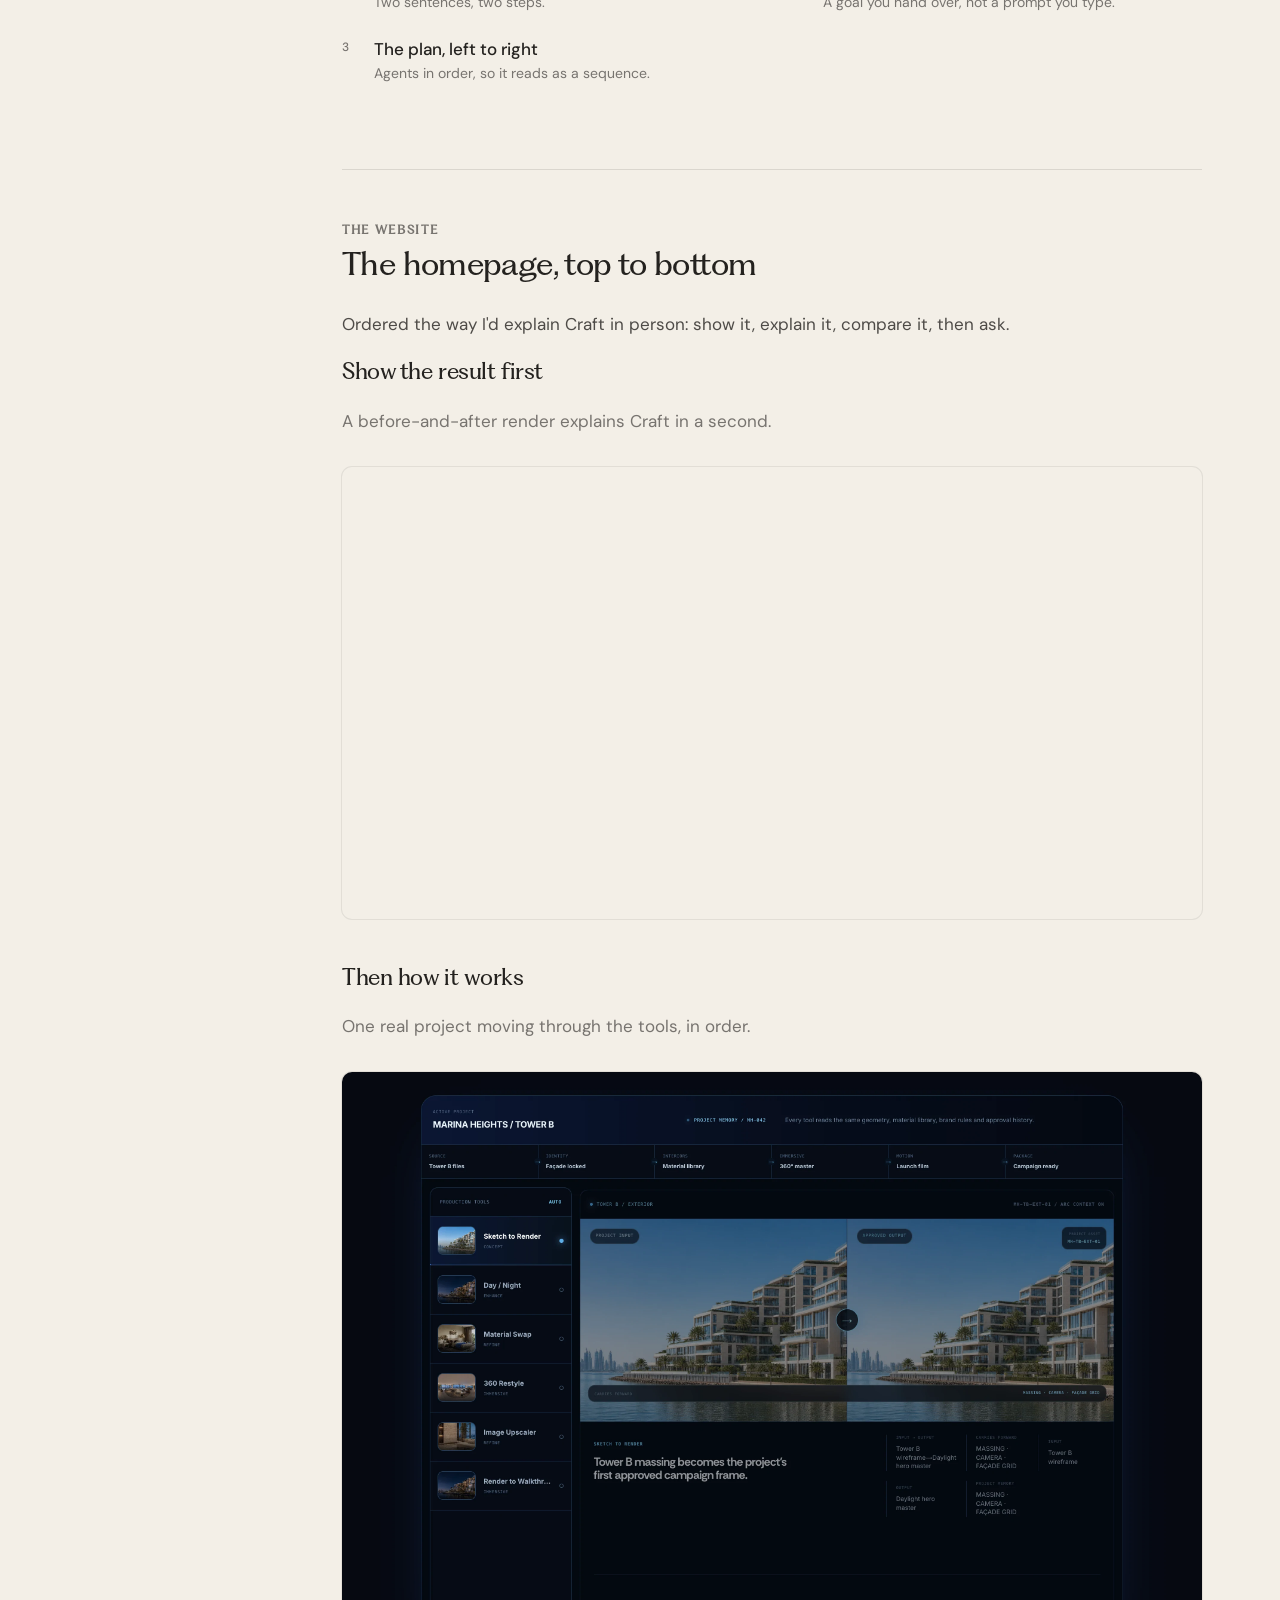
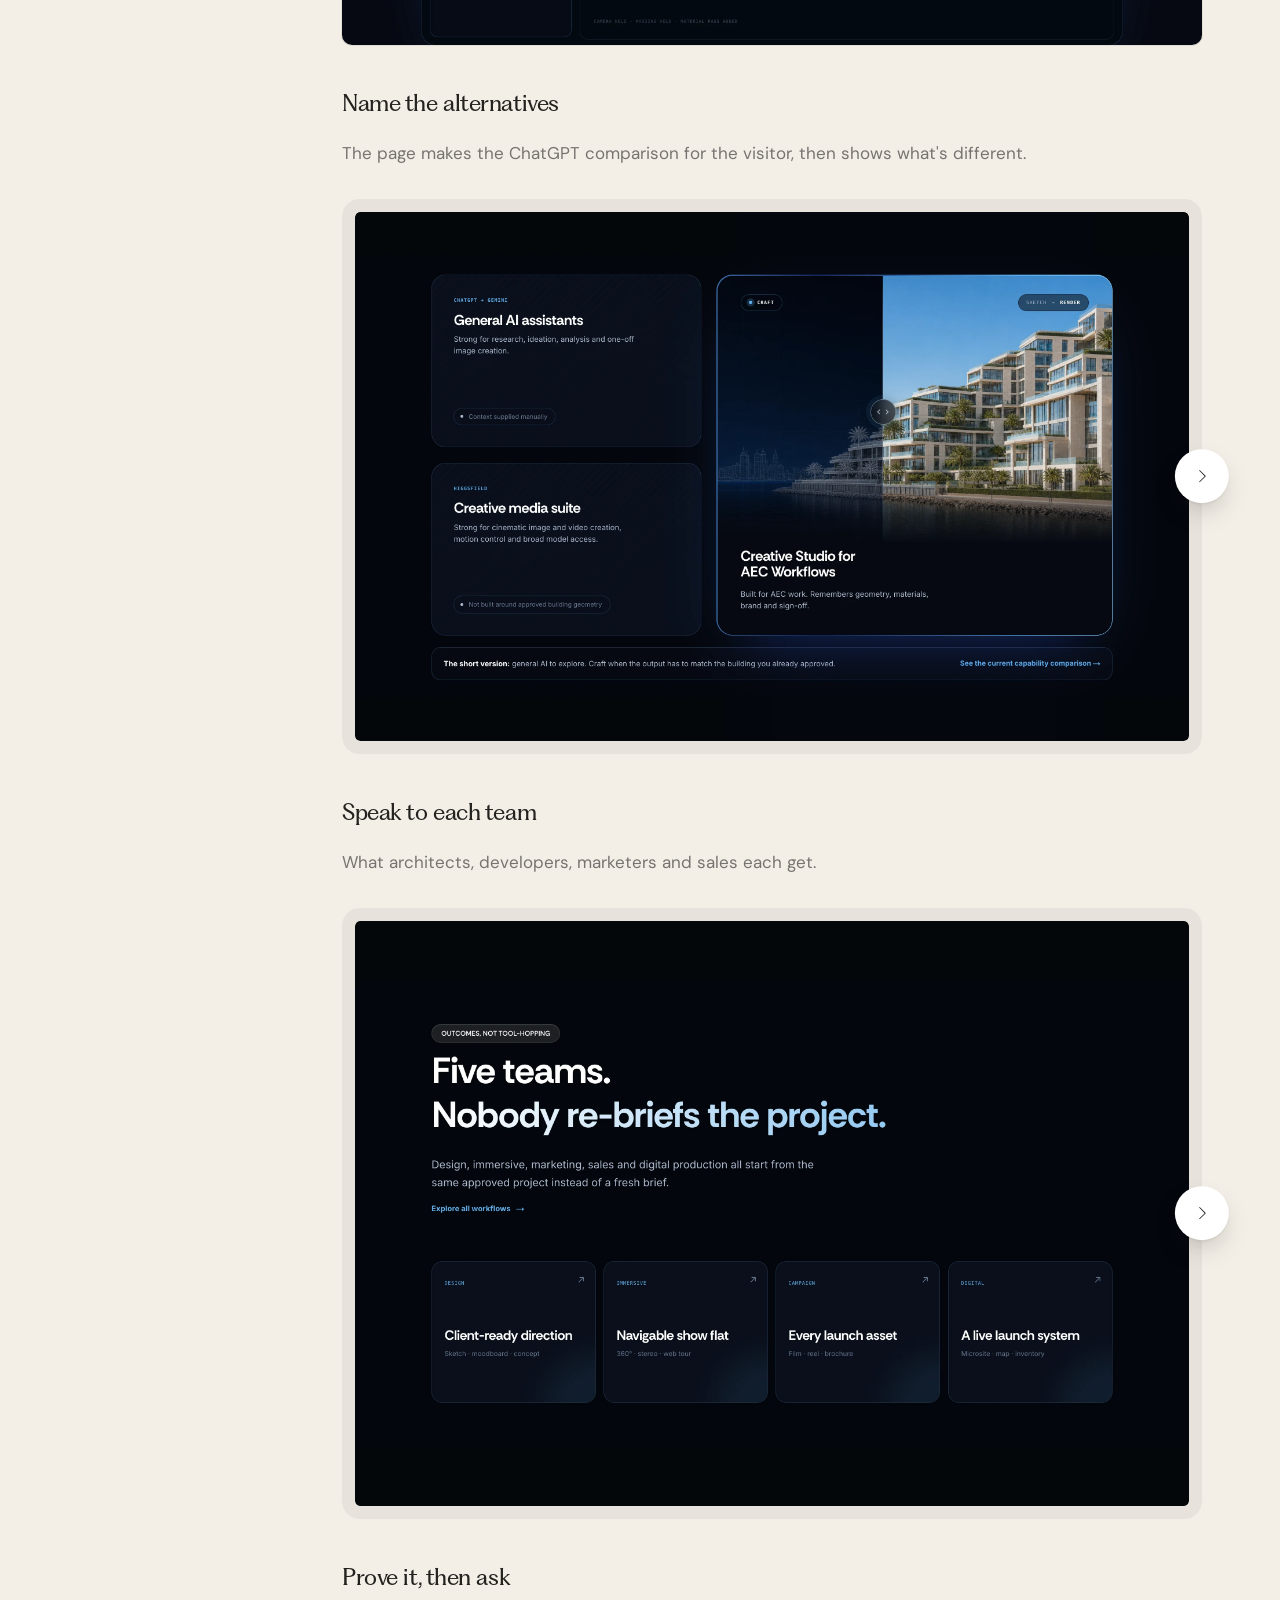
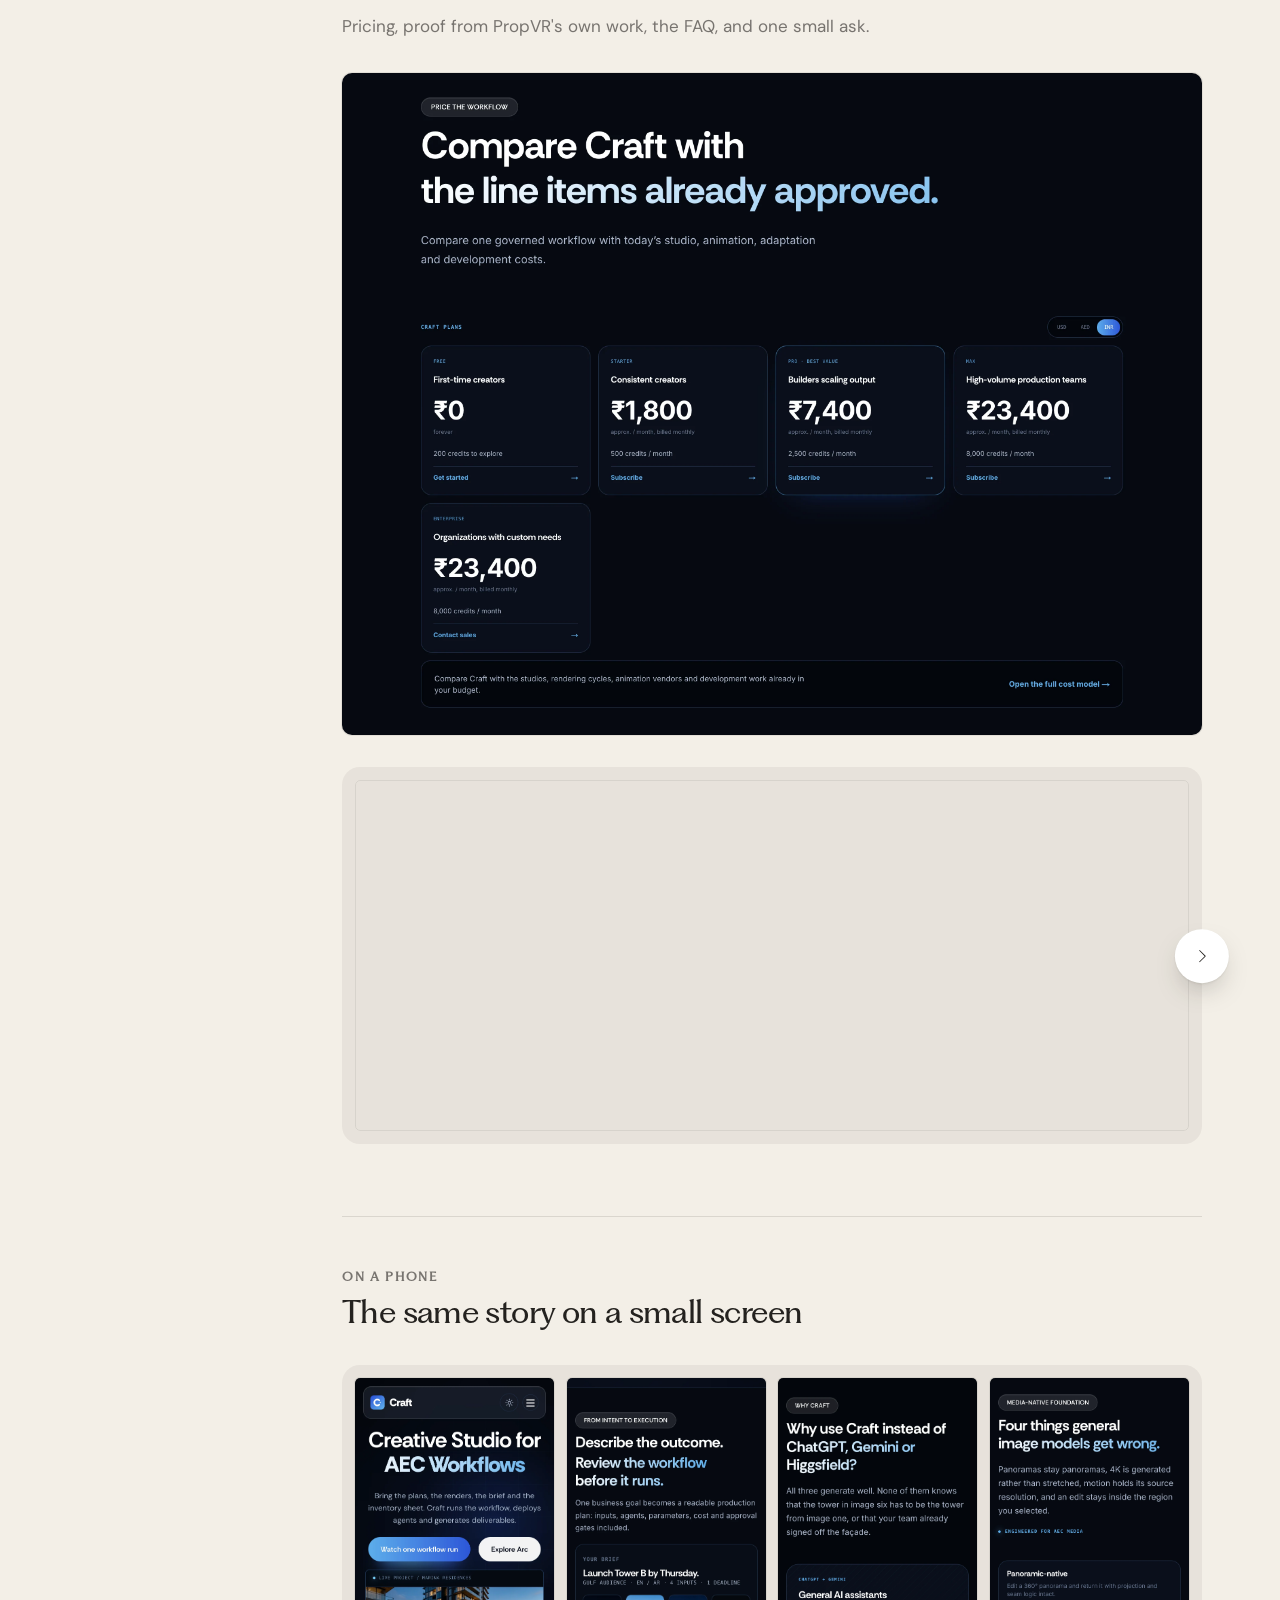
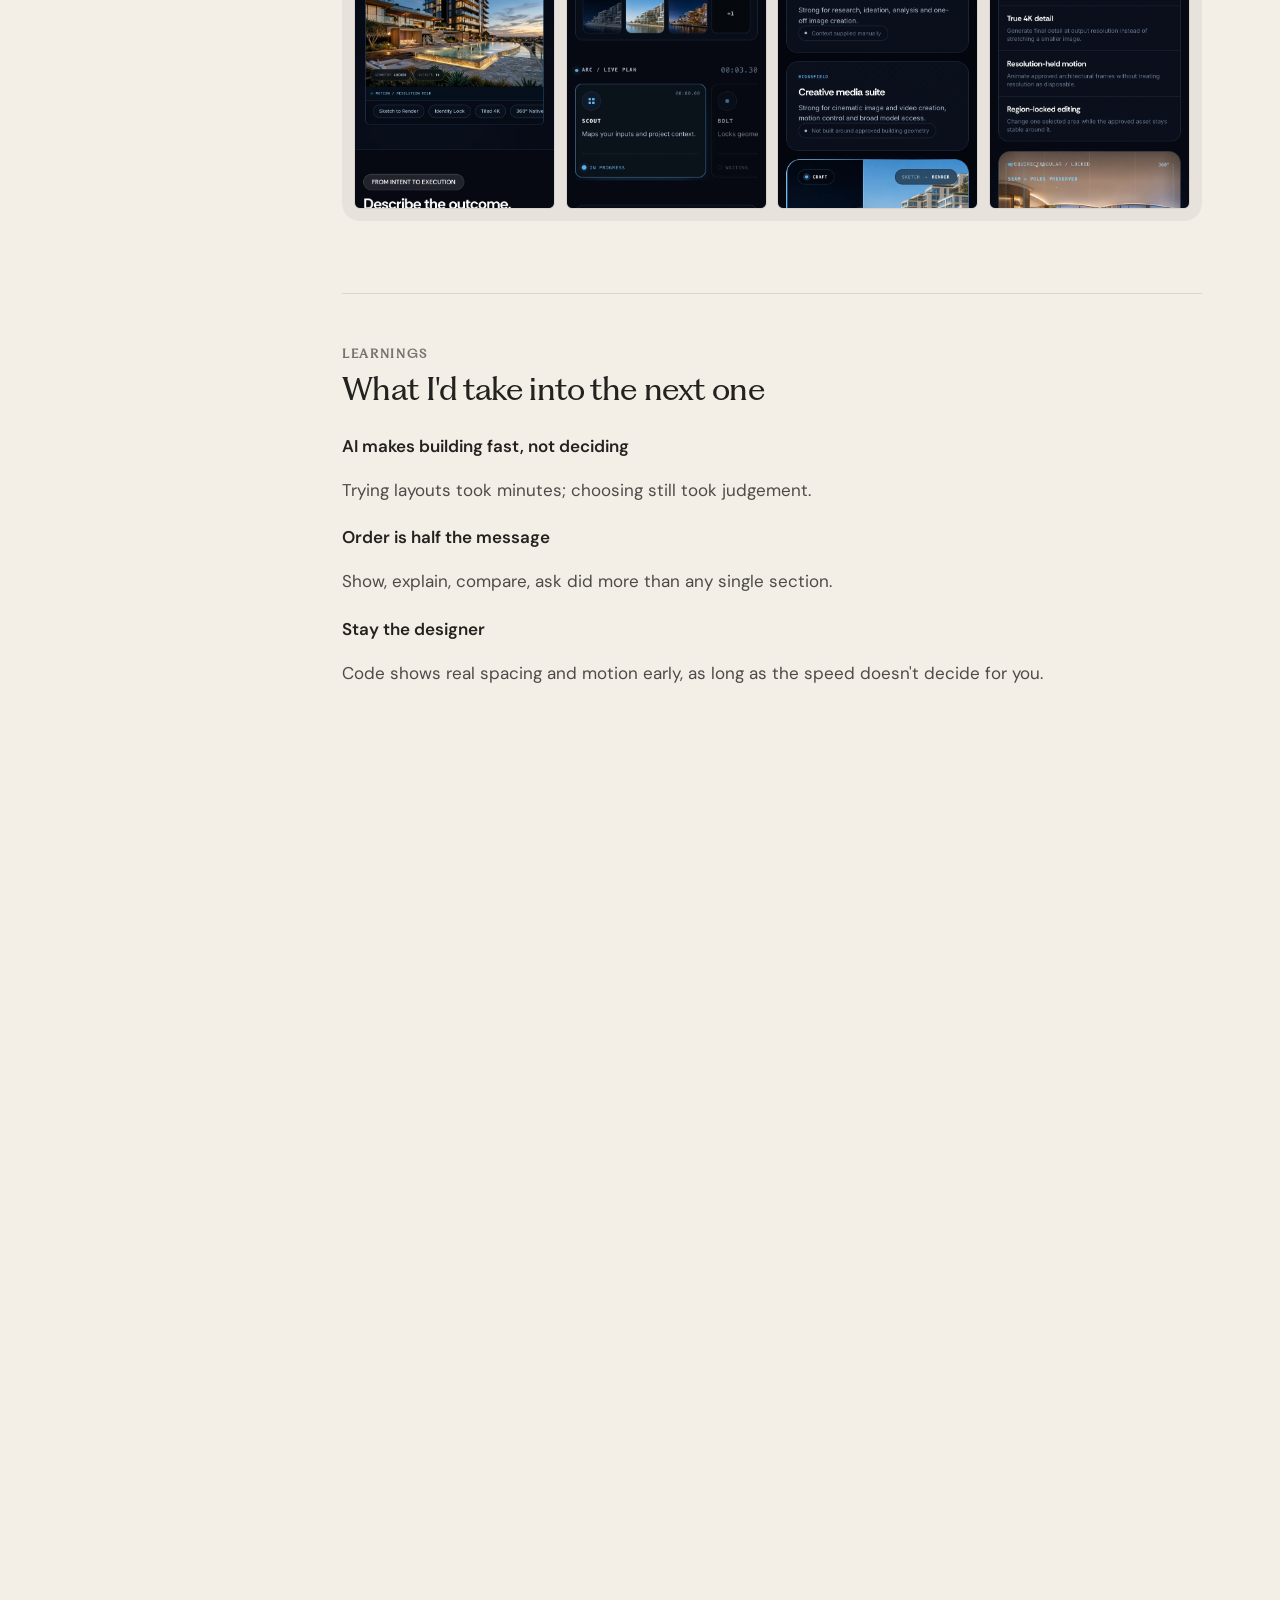
==== commit 9c956a13: "case study footer case study footer has been changed. design change" ====
--- a/work/craft.html
+++ b/work/craft.html
@@ -171,12 +171,12 @@
         <div class="point" data-reveal><h3>Order is half the message</h3><p>Show, explain, compare, ask did more than any single section.</p></div>
         <div class="point" data-reveal><h3>Stay the designer</h3><p>Code shows real spacing and motion early, as long as the speed doesn&#x27;t decide for you.</p></div>
       </section>
-      <nav class="cs-pager" aria-label="More projects" data-reveal>
-        <a class="cs-pager__link cs-pager__link--prev" href="spacture-ai.html" rel="prev"><span class="cs-pager__pic"><img class="" src="../assets/projects/spacture-thumb.webp" alt="" width="1536" height="1024" loading="lazy" decoding="async"></span><span class="cs-pager__text"><span class="tag cs-pager__label"><svg viewBox="0 0 256 256" fill="currentColor" aria-hidden="true" focusable="false"><path d="M164.24,203.76a6,6,0,1,1-8.48,8.48l-80-80a6,6,0,0,1,0-8.48l80-80a6,6,0,0,1,8.48,8.48L88.49,128Z"/></svg> Previous</span><span class="cs-pager__name">Spacture AI</span></span></a>
-        <a class="cs-pager__link cs-pager__link--next" href="flex-academy.html" rel="next"><span class="cs-pager__text"><span class="tag cs-pager__label">Next <svg viewBox="0 0 256 256" fill="currentColor" aria-hidden="true" focusable="false"><path d="M180.24,132.24l-80,80a6,6,0,0,1-8.48-8.48L167.51,128,91.76,52.24a6,6,0,0,1,8.48-8.48l80,80A6,6,0,0,1,180.24,132.24Z"/></svg></span><span class="cs-pager__name">Flex Academy</span></span><span class="cs-pager__pic"><img class="" src="../assets/projects/flex-thumb.webp" alt="" width="1536" height="1024" loading="lazy" decoding="async"></span></a>
+      </div>
+      </div>
+      <nav class="more" aria-labelledby="more-h" data-reveal>
+        <h2 class="tag more__title" id="more-h">More projects</h2>
+        <ul class="more__list"><li><a class="more__card" href="spatiallite.html"><span class="more__pic"><img class="" src="../assets/projects/spatiallite-thumb.webp" alt="" width="1672" height="941" loading="lazy" decoding="async"></span><span class="more__text"><span class="more__name">SpatialLite</span><span class="more__kind">Product design · PropTech</span></span></a></li><li><a class="more__card" href="spacture-ai.html"><span class="more__pic"><img class="" src="../assets/projects/spacture-thumb.webp" alt="" width="1536" height="1024" loading="lazy" decoding="async"></span><span class="more__text"><span class="more__name">Spacture AI</span><span class="more__kind">Website redesign · AI</span></span></a></li><li><a class="more__card" href="flex-academy.html"><span class="more__pic"><img class="" src="../assets/projects/flex-thumb.webp" alt="" width="1536" height="1024" loading="lazy" decoding="async"></span><span class="more__text"><span class="more__name">Flex Academy</span><span class="more__kind">Website design</span></span></a></li><li><a class="more__card more__card--locked" href="#contact" aria-label="Spatial Key is a private project. Connect to have a look"><span class="more__pic"><img class="" src="../assets/projects/spatial-key-thumb.webp" alt="" width="1672" height="941" loading="lazy" decoding="async"><span class="more__seal" aria-hidden="true"><span class="more__lock"><svg viewBox="0 0 256 256" fill="currentColor" focusable="false"><path class="more__shackle" d="M80,80V56a48,48,0,0,1,96,0V80H160V56a32,32,0,0,0-64,0V80Z"/><path d="M48,80H208a16,16,0,0,1,16,16V208a16,16,0,0,1-16,16H48a16,16,0,0,1-16-16V96A16,16,0,0,1,48,80Z"/></svg></span></span></span><span class="more__text"><span class="more__name">Spatial Key</span><span class="more__kind">Private project</span></span></a></li></ul>
       </nav>
-      </div>
-      </div>
     </article>
     </div>
   </main>
--- a/css/projects.css
+++ b/css/projects.css
@@ -334,7 +334,10 @@
 
 /* ---------- live: the stage sticks and the cards travel ---------- */
 
-.work-live .work { padding: 0; height: calc(100svh + 4 * 78svh + 24svh); }
+/* one project's worth of scroll (js/projects.js eases the rest of the way
+   when the scroll stops between two) */
+.work { --work-step: 240px; }
+.work-live .work { padding: 0; height: calc(100svh + (var(--n, 5) - 1) * var(--work-step) + 24svh); }
 .work-live .work__stage {
   position: sticky;
   top: 0;
@@ -425,7 +428,8 @@
 /* ---------- the handover from the hero ----------
    Roomy screens (.work-live): the carousel starts tucked under the end of
    the hero: it reaches the top of the screen just as the camera arrives at
-   the laptop (hero progress 0.885 of its 460svh run = 53svh before its
+   the laptop (hero progress 0.885, which js/hero.js timeline() puts
+   about 45svh before the end of its 360svh run, before its
    end). It waits invisible there, then fades in exactly over the laptop
    screen, which already shows its opening view (js/hero.js sets
    --handover).
@@ -438,11 +442,11 @@
    page at the same spot and simply scrolls on. */
 .motion.work-live .work {
   z-index: 5;
-  margin-top: calc(-100vh - 53vh);
-  margin-top: calc(-100svh - 53svh);
+  margin-top: calc(-100vh - 45vh);
+  margin-top: calc(-100svh - 45svh);
 }
 .motion.work-live .work[data-waiting] { visibility: hidden; }
-.motion.work-live .work { height: calc(100svh + 4 * 78svh + 24svh + 30svh); }
+.motion.work-live .work { height: calc(100svh + (var(--n, 5) - 1) * var(--work-step) + 24svh + 30svh); }
 .motion.work-live .work__stage { opacity: var(--handover, 1); }
 /* a backdrop only while it covers the end of the hero; after that the
    page's own paper and grain show through, so there is no seam */
@@ -481,10 +485,10 @@
    row stick in the middle of the screen while the page's scroll slides the
    row; only that block sticks (--stage-h, measured), so About follows right
    under it, with no empty paper. The section is just tall enough for the
-   ride: (100svh + the block) / 2, plus 55svh per project after the first.
+   ride: (100svh + the block) / 2, plus --work-step per project after the first.
    The row doesn't snap by itself (the script settles a swipe on a project). */
 .motion.work-rowdrive .work {
-  height: calc((100svh + var(--stage-h, 100svh)) / 2 + (var(--n, 5) - 1) * 55svh);
+  height: calc((100svh + var(--stage-h, 100svh)) / 2 + (var(--n, 5) - 1) * var(--work-step));
   padding-bottom: 0;
 }
 .motion.work-rowdrive .work__stage,
@@ -543,7 +547,7 @@
   .card3__cta { padding: 8px 12px 9px; font-size: var(--t-label); }
   .card3__head { margin-bottom: 10px; }
   /* a plain swipe row (js/projects.js): flat cards, each snapping to the
-     middle with the next one peeking in, and the dots under it */
+     middle with the next one peeking in */
   .work-row .work__cards {
     gap: 12px;
     padding-left: calc((100% - 82vw) / 2);
@@ -552,7 +556,9 @@
   }
   .work-row .work__cards .card3 { flex-basis: 82vw; }
 
-  .work-row .work__dots { display: flex; justify-content: center; gap: 6px; margin-top: 6px; }
+  /* no dots on phones: the cards peeking in at the sides say there's more */
+  .work-row .work__dots,
+  .motion.work-rowdrive .work__dots { display: none; }
   /* no drop shadow: the row scrolls sideways, which clips it to a hard
      grey edge under the cards */
   .work-row .card3__body { box-shadow: 0 0 0 1px rgba(36, 34, 31, 0.07); }
@@ -607,6 +613,10 @@
 .work-rowlens .card3__head { opacity: clamp(0, calc((var(--f, 1) - 0.5) * 2), 1); transition: none; }
 .work-rowlens .card3__cta { opacity: clamp(0, calc((var(--f, 1) - 0.6) * 2.5), 1); }
 
+/* over the gallery the header keeps its paper tint, without the stacked
+   blur (costly over cards that move every frame; only paper is there) */
+.work-pinned .dock__blur i { display: none; }
+
 /* ---------- Spatial Key's card (js/projects.js) ----------
    Over the projects, which stay where they are underneath. */
 html:has(.keycard[open]) { overflow: hidden; }
@@ -698,7 +708,7 @@
 
 /* ---------- "Scroll down": the page goes on below ----------
    Shown once the last project is in focus (data-end, js/projects.js). The
-   words stay still; only the thin arrow drifts down and back. On roomy
+   words and the chevron under them stay still. On roomy
    screens it sits at the foot of the stage; in the row (tablets, phones)
    it follows the dots. */
 .work__hint {
@@ -722,11 +732,6 @@
   transition: opacity 0.5s ease 0.15s, visibility 0s;
 }
 .work__hint-arrow { display: block; width: 14px; height: 14px; }
-.work[data-end] .work__hint-arrow { animation: work-hint 1.5s ease-in-out infinite; }
-@keyframes work-hint {
-  0%, 100% { transform: translateY(0); }
-  50% { transform: translateY(6px); }
-}
 .work-live .work__hint {
   position: absolute;
   left: 0;
@@ -734,6 +739,3 @@
   bottom: clamp(24px, 4.5svh, 44px);
   margin: 0;
 }
-@media (prefers-reduced-motion: reduce) {
-  .work[data-end] .work__hint-arrow { animation: none; }
-}
--- a/css/case.css
+++ b/css/case.css
@@ -17,7 +17,7 @@
                     round previous / next buttons), .tallpair (a tall screen
                     beside wide ones), .seq (versions in order), .motion
                     (screen recordings in rows), .phones (phone screens)
-     .cs-pager    previous and next, each with its home-card picture
+     .more        more projects: the other four, as cards
    then the site's own footer (css/outro.css, js/outro.js,
    js/footer.bundle.js). Tokens from css/base.css. js/case.js: the
    contents' current section, the carousels, the recordings playing, and
@@ -647,35 +647,76 @@
 .funnel__col:last-child li { background: var(--ink); box-shadow: none; color: var(--paper); }
 .funnel__col:last-child li span { color: rgba(243, 239, 231, 0.6); }
 
-/* ---------- previous and next ---------- */
-.cs-pager {
-  display: flex;
-  justify-content: space-between;
-  align-items: center;
-  gap: 24px;
-  margin: clamp(72px, 11vh, 128px) 0 0;
-}
-.cs-pager__link {
-  display: flex;
-  align-items: center;
-  gap: clamp(14px, 1.4vw, 20px);
-  min-width: 0;
+/* ---------- more projects: the other four, as cards ---------- */
+.more { margin: clamp(80px, 12vh, 140px) 0 0; padding-bottom: clamp(64px, 10vh, 112px); }
+.more__title {
+  margin: 0 0 clamp(20px, 2.4vw, 28px);
+  padding-bottom: 14px;
+  border-bottom: 1px solid rgba(36, 34, 31, 0.12);
+  color: var(--muted);
+  font-weight: inherit;
+}
+.more__list {
+  display: grid;
+  grid-template-columns: repeat(4, minmax(0, 1fr));
+  gap: clamp(16px, 2vw, 28px);
+  margin: 0;
+  padding: 0;
+  list-style: none;
+}
+.more__card { display: block; color: var(--ink); text-decoration: none; }
+.more__pic {
+  position: relative;
+  display: block;
+  overflow: hidden;
+  aspect-ratio: 16 / 10;
+  border-radius: 10px;
+  background: #E9E1D5;
+  box-shadow: var(--frame);
+}
+.more__pic img { display: block; width: 100%; height: 100%; object-fit: cover; transition: scale 0.9s var(--ease-out); }
+.more__text { display: block; }
+.more__name { display: block; margin-top: 14px; font-size: var(--t-lead); line-height: 1.3; transition: color 0.3s ease; }
+.more__kind { display: block; margin-top: 4px; font-size: var(--t-small); line-height: 1.4; color: var(--muted); }
+.more__card:hover .more__pic img { scale: 1.05; }
+.more__card:hover .more__name { color: var(--terra); }
+.more__card:focus-visible { outline: 2px solid var(--ink); outline-offset: 6px; border-radius: 10px; }
+/* Spatial Key: frosted glass and a lock, as on the home page */
+.more__seal {
+  position: absolute;
+  inset: 0;
+  display: grid;
+  place-items: center;
+  background: rgba(243, 239, 231, 0.35);
+  -webkit-backdrop-filter: blur(14px);
+  backdrop-filter: blur(14px);
+}
+.more__lock {
+  display: grid;
+  place-items: center;
+  width: 44px;
+  height: 44px;
+  border-radius: 50%;
+  background: rgba(243, 239, 231, 0.85);
+  box-shadow: 0 1px 2px rgba(36, 34, 31, 0.08);
   color: var(--ink);
-  text-decoration: none;
-}
-.cs-pager__link--next { margin-left: auto; text-align: right; }
-.cs-pager__text { display: grid; gap: 6px; min-width: 0; }
-.cs-pager__label { display: inline-flex; align-items: center; gap: 10px; color: var(--muted); }
-.cs-pager__link--next .cs-pager__label { justify-content: flex-end; }
-.cs-pager__label svg { width: 15px; height: 15px; transition: transform 0.35s var(--ease-out); }
-.cs-pager__name { font-size: var(--t-lead); line-height: 1.3; transition: color 0.3s ease; }
-.cs-pager__pic { flex: none; overflow: hidden; width: clamp(72px, 6.4vw, 96px); aspect-ratio: 16 / 10; border-radius: 6px; background: #E9E1D5; box-shadow: var(--frame); }
-.cs-pager__pic img { display: block; width: 100%; height: 100%; object-fit: cover; transition: scale 0.9s var(--ease-out); }
-.cs-pager__link:hover .cs-pager__name { color: var(--terra); }
-.cs-pager__link--prev:hover svg { transform: translateX(-3px); }
-.cs-pager__link--next:hover svg { transform: translateX(3px); }
-.cs-pager__link:hover .cs-pager__pic img { scale: 1.06; }
-.cs-pager__link:focus-visible { outline: 2px solid var(--terra); outline-offset: 6px; border-radius: 6px; }
+}
+.more__lock svg { width: 40%; height: auto; overflow: visible; }
+.more__shackle { transition: translate 0.4s var(--ease-out); }
+.more__card--locked:hover .more__shackle,
+.more__card--locked:focus-visible .more__shackle { translate: 0 -26px; }
+@media (max-width: 900px) {
+  .more__list { grid-template-columns: repeat(2, minmax(0, 1fr)); row-gap: 32px; }
+}
+@media (max-width: 480px) {
+  .more__list { gap: 24px 14px; }
+  .more__name { margin-top: 10px; font-size: var(--t-body); }
+  .more__kind { font-size: var(--t-label); }
+}
+@media (prefers-reduced-motion: reduce) {
+  .more__pic img, .more__shackle { transition: none; }
+}
+}
 
 /* focus, for everything else */
 .case main a:focus-visible { outline: 2px solid var(--terra); outline-offset: 3px; border-radius: 3px; }
@@ -740,7 +781,6 @@
   .aims { grid-template-columns: 1fr; }
   .aims li { min-height: 0; }
   .flow ol { grid-template-columns: 1fr 1fr; row-gap: 18px; }
-  .cs-pager__pic { display: none; }
   .cs-intro { gap: 20px 32px; }
   /* the buttons sit inside the frame */
   .car__btn { --size: 38px; }
--- a/css/outro.css
+++ b/css/outro.css
@@ -289,8 +289,13 @@
 /* phones */
 @media (max-width: 600px) {
   .foot { --me-w: 190px; }
-  .fpanel { padding-top: 40px; padding-bottom: calc(var(--me-w) * 1.05 + 110px); }
+  .fpanel { padding-top: 40px; padding-bottom: calc(var(--me-w) * 1.05 + 150px); }
   .foot__say { max-width: min(14rem, calc(100vw - 90px)); }
+  /* the © on its own line along the bottom, centred, with clear room
+     between it and you (and the racket) above it */
+  .foot__me { bottom: 44px; }
+  .sig { bottom: 88px; }
+  .fpanel__copy { left: 0; right: 0; bottom: 18px; text-align: center; }
 }
 @media (max-width: 400px) {
   .fchip { width: 46px; height: 46px; }
